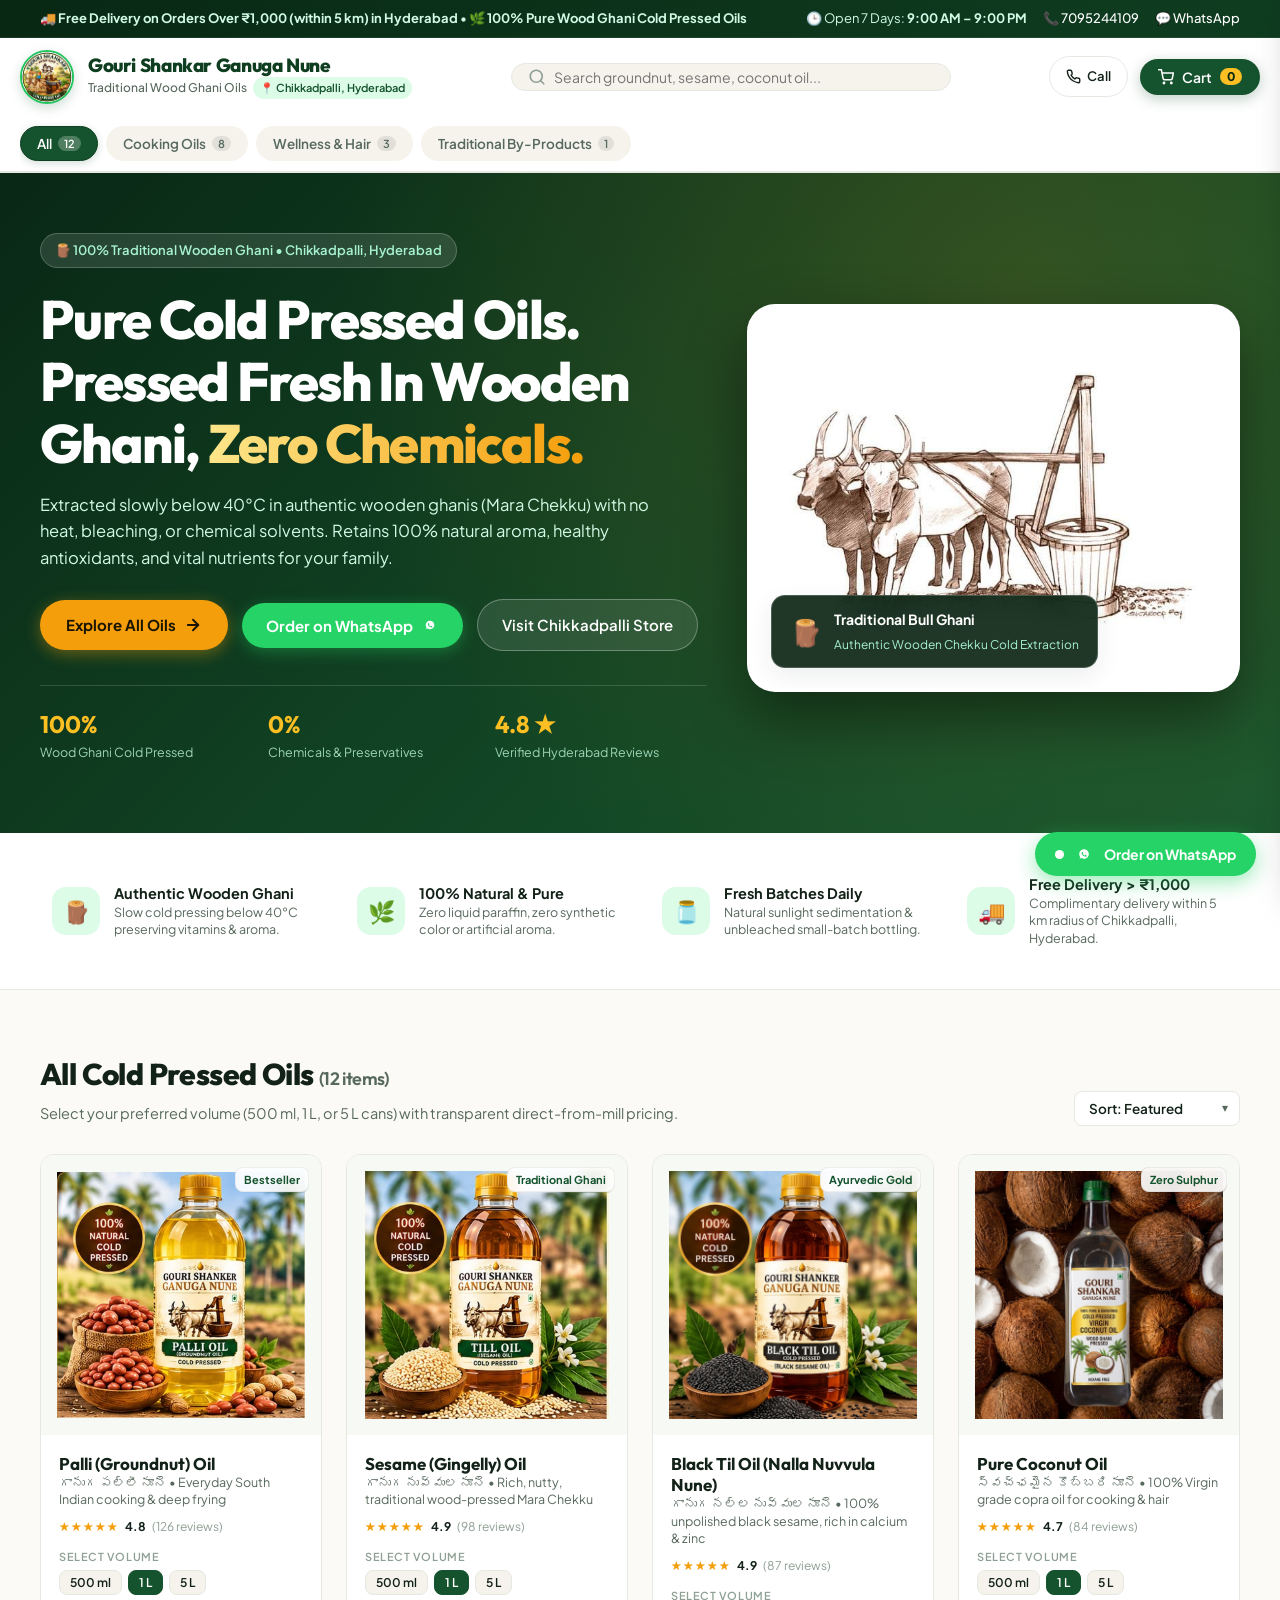
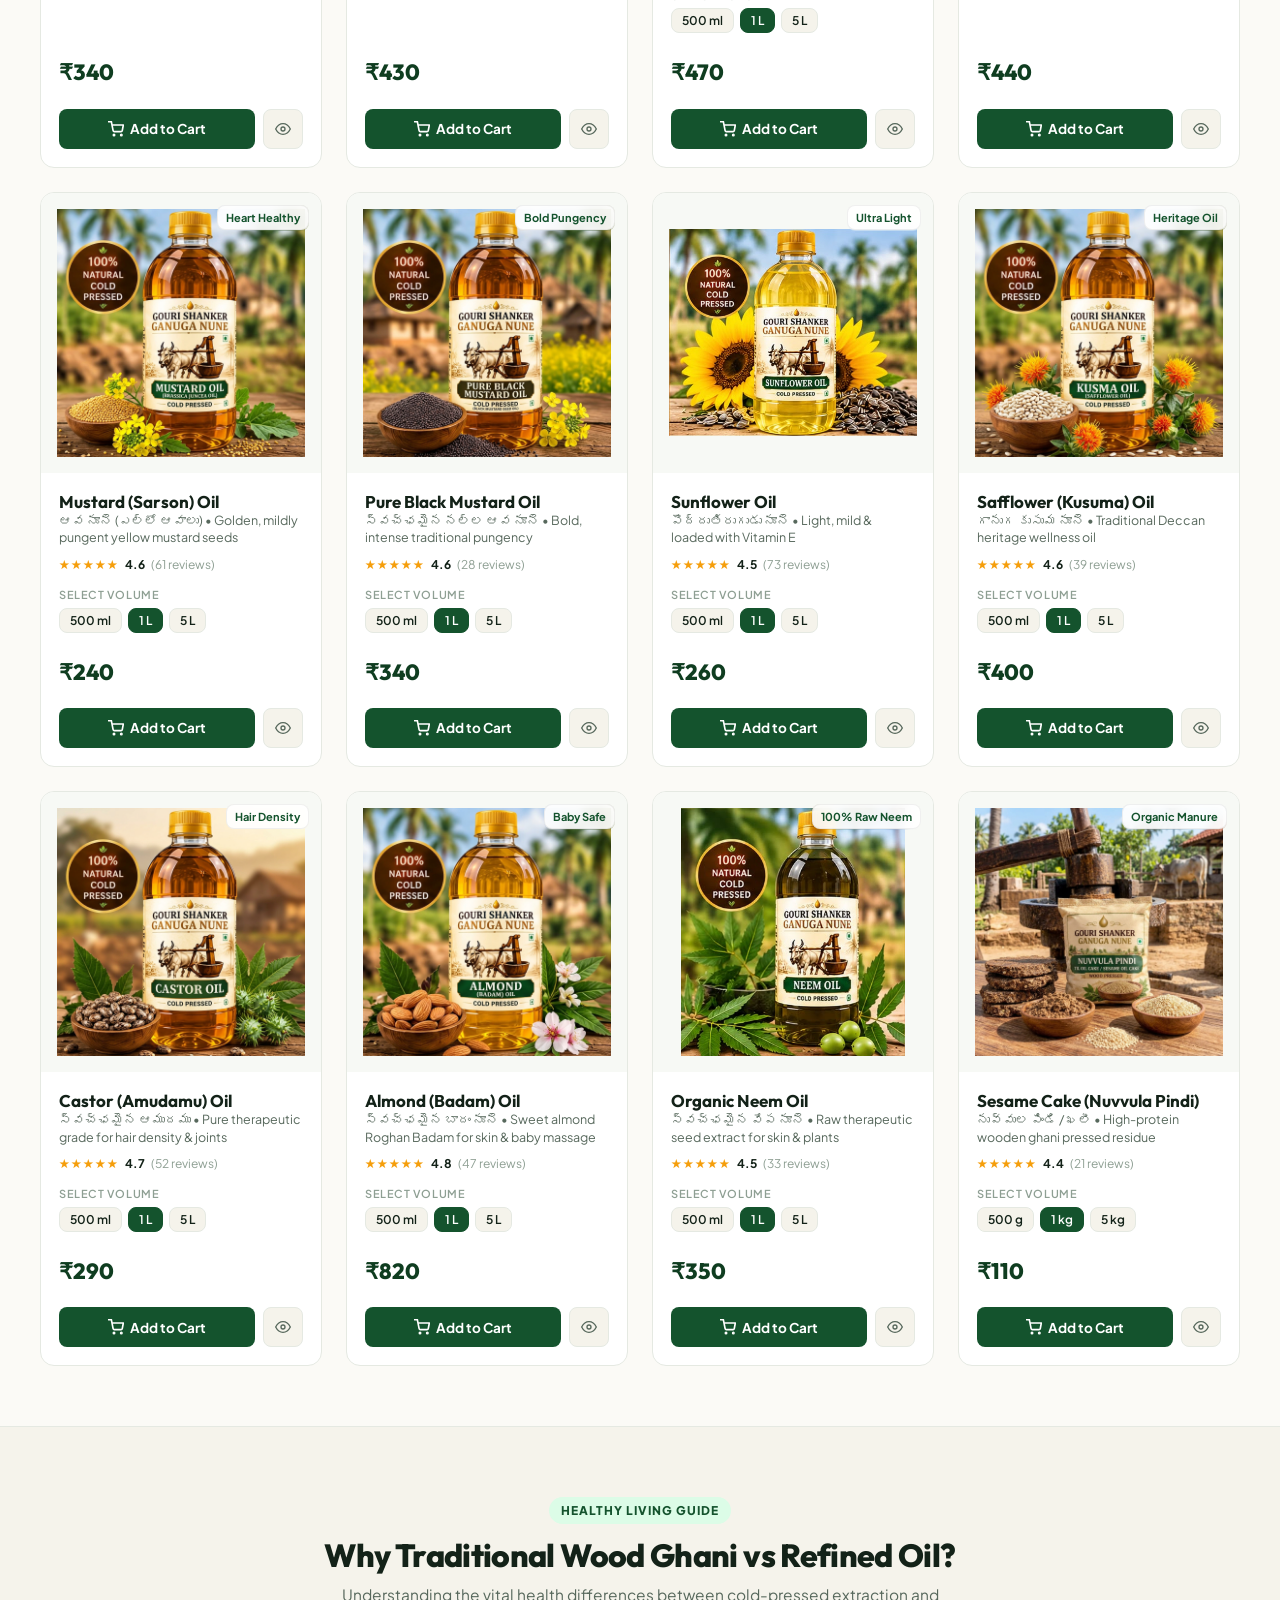
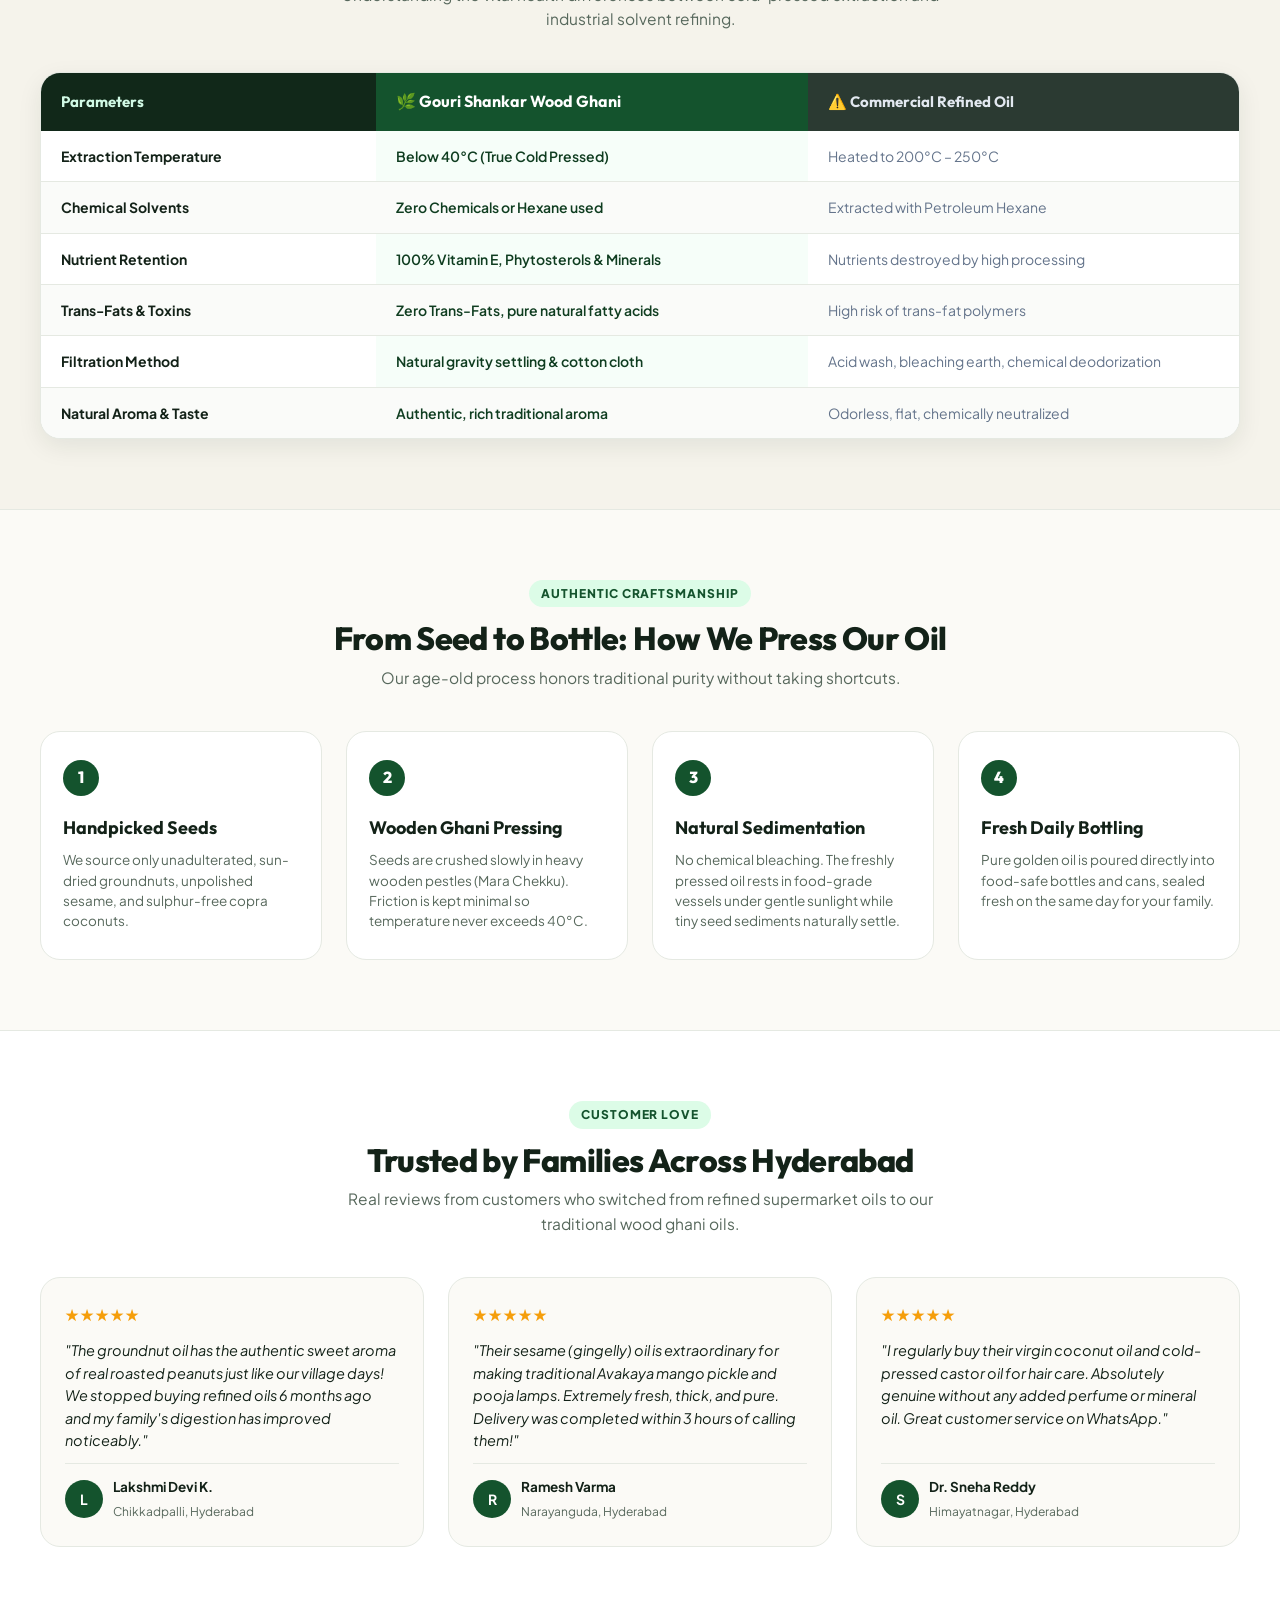
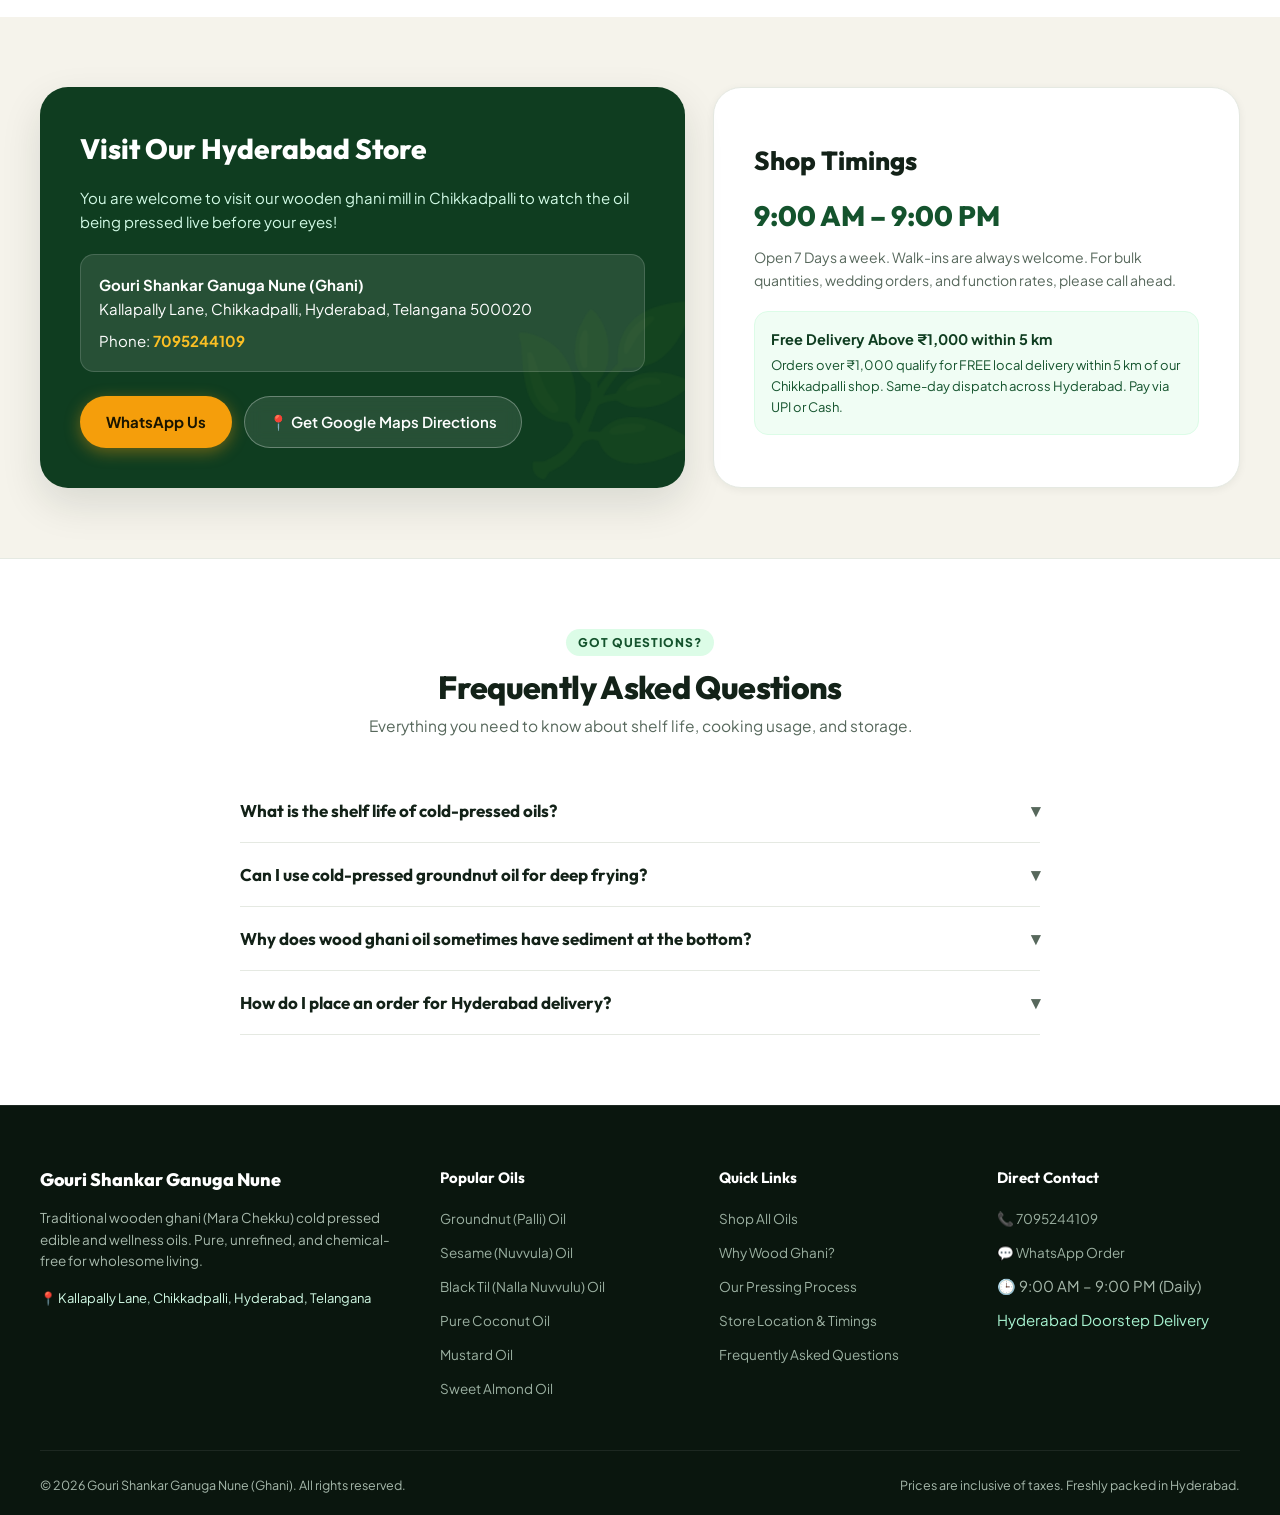
==== index.html @ 7c1f81f8 "Initial commit for GitHub Pages" ====
<!DOCTYPE html>
<html lang="en">
<head>
  <meta charset="utf-8">
  <meta name="viewport" content="width=device-width, initial-scale=1, viewport-fit=cover">
  
  <!-- Primary Meta Tags -->
  <title>Gouri Shankar Ganuga Nune | 100% Pure Wood Ghani Cold Pressed Oils Hyderabad</title>
  <meta name="title" content="Gouri Shankar Ganuga Nune | 100% Pure Wood Ghani Cold Pressed Oils Hyderabad">
  <meta name="description" content="Authentic traditional wooden ghani (Mara Chekku) cold pressed oils in Chikkadpalli, Hyderabad. 100% natural, unrefined Groundnut, Sesame, Virgin Coconut, Mustard, Almond & Castor oils. Order online on WhatsApp or walk in.">
  <meta name="keywords" content="cold pressed oil hyderabad, ganuga nune hyderabad, wood pressed oil, mara chekku oil chikkadpalli, groundnut oil hyderabad, sesame oil hyderabad, virgin coconut oil, gouri shankar oils">
  <meta name="author" content="Gouri Shankar Ganuga Nune">
  <meta name="theme-color" content="#14532d">
  <link rel="canonical" href="./">

  <!-- Open Graph / Facebook -->
  <meta property="og:type" content="website">
  <meta property="og:url" content="./">
  <meta property="og:title" content="Gouri Shankar Ganuga Nune – Pure Wooden Ghani Cold Pressed Oils">
  <meta property="og:description" content="Slow-pressed below 40°C in traditional neem-wood ghanis without heat or chemicals. Preserving vital antioxidants, natural aroma, and complete purity. Fast Hyderabad delivery.">
  <meta property="og:image" content="assets/images/ghani_hero_banner.jpg">

  <!-- Twitter -->
  <meta property="twitter:card" content="summary_large_image">
  <meta property="twitter:title" content="Gouri Shankar Ganuga Nune | Cold Pressed Oils Hyderabad">
  <meta property="twitter:description" content="100% natural wooden ghani cold pressed oils. Groundnut, Sesame, Coconut & more. Order on WhatsApp or walk in.">
  <meta property="twitter:image" content="assets/images/ghani_hero_banner.jpg">

  <!-- Favicon / Brand Icon -->
  <link rel="icon" type="image/jpeg" href="assets/images/logo.jpeg">
  <link rel="apple-touch-icon" href="assets/images/logo.jpeg">

  <!-- Google Fonts: Outfit (Headings) & Plus Jakarta Sans (Body) -->
  <link rel="preconnect" href="https://fonts.googleapis.com">
  <link rel="preconnect" href="https://fonts.gstatic.com" crossorigin>
  <link href="https://fonts.googleapis.com/css2?family=Outfit:wght@500;600;700;800;900&family=Plus+Jakarta+Sans:wght@400;500;600;700;800&display=swap" rel="stylesheet">

  <!-- Stylesheet -->
  <link rel="stylesheet" href="css/style.css">

  <!-- Schema.org Structured Data (JSON-LD) for LocalBusiness & GroceryStore -->
  <script type="application/ld+json">
  {
    "@context": "https://schema.org",
    "@type": "GroceryStore",
    "name": "Gouri Shankar Ganuga Nune (Ghani)",
    "alternateName": "Gouri Shankar Cold Pressed Oils",
    "image": "assets/images/logo.jpeg",
    "telephone": "+917095244109",
    "url": "https://gourishankaroils.com",
    "priceRange": "₹₹",
    "address": {
      "@type": "PostalAddress",
      "streetAddress": "Kallapally Lane, Chikkadpalli",
      "addressLocality": "Hyderabad",
      "addressRegion": "Telangana",
      "postalCode": "500020",
      "addressCountry": "IN"
    },
    "geo": {
      "@type": "GeoCoordinates",
      "latitude": 17.4042,
      "longitude": 78.4974
    },
    "openingHoursSpecification": [
      {
        "@type": "OpeningHoursSpecification",
        "dayOfWeek": ["Monday", "Tuesday", "Wednesday", "Thursday", "Friday", "Saturday", "Sunday"],
        "opens": "09:00",
        "closes": "21:00"
      }
    ],
    "servesCuisine": "Organic Cold Pressed Oils",
    "paymentAccepted": "Cash, UPI, Google Pay, PhonePe, Paytm, Cash on Delivery",
    "hasOfferCatalog": {
      "@type": "OfferCatalog",
      "name": "Cold Pressed Edible & Wellness Oils",
      "itemListElement": [
        {
          "@type": "Offer",
          "itemOffered": {
            "@type": "Product",
            "name": "Palli (Groundnut) Oil - Wooden Ghani Cold Pressed",
            "category": "Cooking Oils"
          }
        },
        {
          "@type": "Offer",
          "itemOffered": {
            "@type": "Product",
            "name": "Sesame (Gingelly) Oil - Mara Chekku Nuvvula Nune",
            "category": "Cooking Oils"
          }
        },
        {
          "@type": "Offer",
          "itemOffered": {
            "@type": "Product",
            "name": "Black Til Oil - Traditional Nalla Nuvvula Nune",
            "category": "Cooking Oils"
          }
        },
        {
          "@type": "Offer",
          "itemOffered": {
            "@type": "Product",
            "name": "Virgin Coconut Oil - Sun-dried Copra",
            "category": "Cooking Oils"
          }
        }
      ]
    }
  }
  </script>
</head>
<body>

  <!-- Top Announcement Bar -->
  <aside class="announcement-bar" aria-label="Announcement">
    <div class="container announcement-content">
      <div class="announcement-item">
        <span>🚚 <b>Free Delivery on Orders Over ₹1,000 (within 5 km) in Hyderabad</b> • 🌿 <b>100% Pure Wood Ghani Cold Pressed Oils</b></span>
      </div>
      <div class="announcement-links">
        <span>🕒 Open 7 Days: <b>9:00 AM – 9:00 PM</b></span>
        <a href="tel:7095244109" title="Call Us Directly">📞 7095244109</a>
        <a href="https://wa.me/917095244109?text=Hello%2C%20I%20would%20like%20to%20inquire%20about%20your%20cold%20pressed%20oils" target="_blank" rel="noopener">💬 WhatsApp</a>
      </div>
    </div>
  </aside>

  <!-- Sticky Header -->
  <header class="site-header" role="banner">
    <div class="container header-inner">
      <!-- Brand Logo & Identity -->
      <a href="#top" class="brand" aria-label="Gouri Shankar Ganuga Nune Home">
        <div class="brand-logo-wrap">
          <img src="assets/images/logo.jpeg" alt="Gouri Shankar Ganuga Nune Logo" width="54" height="54">
        </div>
        <div class="brand-text">
          <h1>Gouri Shankar Ganuga Nune</h1>
          <div class="brand-tagline">
            <span>Traditional Wood Ghani Oils</span>
            <span class="pill-loc">📍 Chikkadpalli, Hyderabad</span>
          </div>
        </div>
      </a>

      <!-- Instant Live Search Bar -->
      <div class="search-container" role="search">
        <div class="search-input-wrap">
          <svg class="search-icon" width="18" height="18" viewBox="0 0 24 24" fill="none" stroke="currentColor" stroke-width="2.2" stroke-linecap="round" stroke-linejoin="round" aria-hidden="true"><circle cx="11" cy="11" r="8"></circle><line x1="21" y1="21" x2="16.65" y2="16.65"></line></svg>
          <input type="search" id="searchInput" placeholder="Search groundnut, sesame, coconut oil..." aria-label="Search cold pressed products">
          <button type="button" id="searchClear" class="search-clear-btn" aria-label="Clear search">✕</button>
        </div>
      </div>

      <!-- Action Buttons -->
      <div class="header-actions">
        <a href="tel:7095244109" class="btn-nav-call" title="Call Gouri Shankar Oils" aria-label="Call Store">
          <svg width="15" height="15" viewBox="0 0 24 24" fill="none" stroke="currentColor" stroke-width="2.2" stroke-linecap="round" stroke-linejoin="round"><path d="M22 16.92v3a2 2 0 0 1-2.18 2 19.79 19.79 0 0 1-8.63-3.07 19.5 19.5 0 0 1-6-6 19.79 19.79 0 0 1-3.07-8.67A2 2 0 0 1 4.11 2h3a2 2 0 0 1 2 1.72 12.84 12.84 0 0 0 .7 2.81 2 2 0 0 1-.45 2.11L8.09 9.91a16 16 0 0 0 6 6l1.27-1.27a2 2 0 0 1 2.11-.45 12.84 12.84 0 0 0 2.81.7A2 2 0 0 1 22 16.92z"></path></svg>
          <span class="btn-call-label">Call</span>
        </a>
        <button class="btn-cart-toggle" id="headerCartBtn" onclick="toggleCart(true)" aria-label="Open Shopping Cart">
          <svg width="16" height="16" viewBox="0 0 24 24" fill="none" stroke="currentColor" stroke-width="2.3" stroke-linecap="round" stroke-linejoin="round"><circle cx="9" cy="21" r="1"></circle><circle cx="20" cy="21" r="1"></circle><path d="M1 1h4l2.68 13.39a2 2 0 0 0 2 1.61h9.72a2 2 0 0 0 2-1.61L23 6H6"></path></svg>
          <span class="btn-cart-label">Cart</span>
          <span class="cart-count-badge" id="headerCartCount">0</span>
        </button>
      </div>
    </div>

    <!-- Category Tabs Navigation Bar -->
    <nav class="category-nav-bar" aria-label="Product Categories">
      <div class="container cat-nav-inner" id="catNav">
        <!-- Rendered dynamically by app.js -->
      </div>
    </nav>
  </header>

  <!-- Hero Section -->
  <section class="hero-section" id="top">
    <div class="container hero-grid">
      <div>
        <div class="hero-pill-badge">
          <span>🪵 100% Traditional Wooden Ghani • Chikkadpalli, Hyderabad</span>
        </div>
        <h1 class="hero-title">
          Pure Cold Pressed Oils. Pressed Fresh In Wooden Ghani, <span class="text-gold">Zero Chemicals.</span>
        </h1>
        <p class="hero-desc">
          Extracted slowly below 40°C in authentic wooden ghanis (Mara Chekku) with no heat, bleaching, or chemical solvents. Retains 100% natural aroma, healthy antioxidants, and vital nutrients for your family.
        </p>

        <div class="hero-cta-group">
          <a href="#shop" class="btn-primary">
            <span>Explore All Oils</span>
            <svg width="18" height="18" viewBox="0 0 24 24" fill="none" stroke="currentColor" stroke-width="2.5" stroke-linecap="round" stroke-linejoin="round"><line x1="5" y1="12" x2="19" y2="12"></line><polyline points="12 5 19 12 12 19"></polyline></svg>
          </a>
          <button type="button" class="btn-whatsapp-hero" onclick="handleWhatsAppOrderTrigger()">
            <span>Order on WhatsApp</span>
            <svg width="18" height="18" viewBox="0 0 24 24" fill="currentColor"><path d="M12.031 6.172c-3.181 0-5.767 2.586-5.768 5.766-.001 1.298.38 2.27 1.019 3.287l-.582 2.128 2.182-.573c.978.58 1.911.928 3.145.929 3.178 0 5.767-2.587 5.768-5.766.001-3.187-2.575-5.771-5.764-5.771zm3.392 8.244c-.144.405-.837.774-1.17.824-.312.045-.634.055-1.92-.477-1.523-.623-2.52-2.158-2.596-2.259-.076-.101-.617-.82-.617-1.562 0-.743.388-1.108.526-1.261.137-.154.3-.193.4-.193.1 0 .2 0 .287.005.09.005.21.036.321.303.114.273.39 1.01.425 1.085.034.075.057.164.007.262-.05.098-.075.16-.15.247-.075.086-.157.192-.224.258-.075.074-.153.155-.066.304.087.149.387.639.83 1.033.57.507 1.05.664 1.2.739.15.074.238.065.326-.036.088-.101.376-.437.476-.587.1-.15.2-.125.337-.075.137.05.867.409 1.016.484.15.075.25.112.287.175.038.062.038.362-.106.767z"></path></svg>
          </button>
          <a href="#visit" class="btn-secondary-light">
            <span>Visit Chikkadpalli Store</span>
          </a>
        </div>

        <div class="hero-stats-row">
          <div class="hero-stat-item">
            <b>100%</b>
            <span>Wood Ghani Cold Pressed</span>
          </div>
          <div class="hero-stat-item">
            <b>0%</b>
            <span>Chemicals & Preservatives</span>
          </div>
          <div class="hero-stat-item">
            <b>4.8 ★</b>
            <span>Verified Hyderabad Reviews</span>
          </div>
        </div>
      </div>

      <!-- Hero Visual Card -->
      <div class="hero-media-wrap">
        <div class="hero-image-card">
          <img src="assets/images/traditional_bull_ghani.png" alt="Traditional Bull-Driven Wooden Ghani Oil Pressing - Gouri Shankar Ganuga Nune" width="600" height="380">
          <div class="hero-floating-badge">
            <span class="badge-icon">🪵</span>
            <div>
              <b>Traditional Bull Ghani</b>
              <span>Authentic Wooden Chekku Cold Extraction</span>
            </div>
          </div>
        </div>
      </div>
    </div>
  </section>

  <!-- Features Value Proposition (Subframe Style) -->
  <section class="features-bar" aria-label="Store Guarantees">
    <div class="container features-grid">
      <div class="feature-card">
        <div class="feature-icon-box">🪵</div>
        <div class="feature-text">
          <h3>Authentic Wooden Ghani</h3>
          <p>Slow cold pressing below 40°C preserving vitamins & aroma.</p>
        </div>
      </div>
      <div class="feature-card">
        <div class="feature-icon-box">🌿</div>
        <div class="feature-text">
          <h3>100% Natural & Pure</h3>
          <p>Zero liquid paraffin, zero synthetic color or artificial aroma.</p>
        </div>
      </div>
      <div class="feature-card">
        <div class="feature-icon-box">🫙</div>
        <div class="feature-text">
          <h3>Fresh Batches Daily</h3>
          <p>Natural sunlight sedimentation & unbleached small-batch bottling.</p>
        </div>
      </div>
      <div class="feature-card">
        <div class="feature-icon-box">🚚</div>
        <div class="feature-text">
          <h3>Free Delivery &gt; ₹1,000</h3>
          <p>Complimentary delivery within 5 km radius of Chikkadpalli, Hyderabad.</p>
        </div>
      </div>
    </div>
  </section>

  <!-- Main Product Store Catalog -->
  <main class="catalog-section" id="shop">
    <div class="container">
      <div class="catalog-header">
        <div class="catalog-title-group">
          <h2>All Cold Pressed Oils <span id="catalogCount" style="font-size:18px;font-weight:600;color:var(--text-muted)">(11 items)</span></h2>
          <p>Select your preferred volume (500 ml, 1 L, or 5 L cans) with transparent direct-from-mill pricing.</p>
        </div>

        <div class="catalog-controls">
          <div class="sort-select-wrap">
            <select id="sortSelect" aria-label="Sort cold pressed oils">
              <option value="featured">Sort: Featured</option>
              <option value="price-asc">Price: Low to High</option>
              <option value="price-desc">Price: High to Low</option>
              <option value="rating">Highest Rated</option>
            </select>
          </div>
        </div>
      </div>

      <!-- Dynamic Product Grid -->
      <div class="product-grid" id="productGrid">
        <!-- Rendered dynamically by app.js -->
      </div>
    </div>
  </main>

  <!-- Comparison Section: Wood Ghani vs Refined Oil (Inspired by Subframe Design Tips) -->
  <section class="comparison-section" id="why-ghani">
    <div class="container">
      <div class="section-head-center">
        <span class="section-tag">Healthy Living Guide</span>
        <h2>Why Traditional Wood Ghani vs Refined Oil?</h2>
        <p>Understanding the vital health differences between cold-pressed extraction and industrial solvent refining.</p>
      </div>

      <div class="table-wrap">
        <table class="comparison-table" aria-label="Comparison Table: Wooden Ghani vs Refined Oil">
          <thead>
            <tr>
              <th class="col-feature">Parameters</th>
              <th class="col-ghani">🌿 Gouri Shankar Wood Ghani</th>
              <th class="col-refined">⚠️ Commercial Refined Oil</th>
            </tr>
          </thead>
          <tbody>
            <tr>
              <td><b>Extraction Temperature</b></td>
              <td class="cell-ghani">Below 40°C (True Cold Pressed)</td>
              <td class="cell-refined">Heated to 200°C – 250°C</td>
            </tr>
            <tr>
              <td><b>Chemical Solvents</b></td>
              <td class="cell-ghani">Zero Chemicals or Hexane used</td>
              <td class="cell-refined">Extracted with Petroleum Hexane</td>
            </tr>
            <tr>
              <td><b>Nutrient Retention</b></td>
              <td class="cell-ghani">100% Vitamin E, Phytosterols & Minerals</td>
              <td class="cell-refined">Nutrients destroyed by high processing</td>
            </tr>
            <tr>
              <td><b>Trans-Fats & Toxins</b></td>
              <td class="cell-ghani">Zero Trans-Fats, pure natural fatty acids</td>
              <td class="cell-refined">High risk of trans-fat polymers</td>
            </tr>
            <tr>
              <td><b>Filtration Method</b></td>
              <td class="cell-ghani">Natural gravity settling & cotton cloth</td>
              <td class="cell-refined">Acid wash, bleaching earth, chemical deodorization</td>
            </tr>
            <tr>
              <td><b>Natural Aroma & Taste</b></td>
              <td class="cell-ghani">Authentic, rich traditional aroma</td>
              <td class="cell-refined">Odorless, flat, chemically neutralized</td>
            </tr>
          </tbody>
        </table>
      </div>
    </div>
  </section>

  <!-- Process Timeline Section -->
  <section class="process-section" id="process">
    <div class="container">
      <div class="section-head-center">
        <span class="section-tag">Authentic Craftsmanship</span>
        <h2>From Seed to Bottle: How We Press Our Oil</h2>
        <p>Our age-old process honors traditional purity without taking shortcuts.</p>
      </div>

      <div class="process-grid">
        <div class="process-card">
          <div class="process-num-badge">1</div>
          <h3>Handpicked Seeds</h3>
          <p>We source only unadulterated, sun-dried groundnuts, unpolished sesame, and sulphur-free copra coconuts.</p>
        </div>
        <div class="process-card">
          <div class="process-num-badge">2</div>
          <h3>Wooden Ghani Pressing</h3>
          <p>Seeds are crushed slowly in heavy wooden pestles (Mara Chekku). Friction is kept minimal so temperature never exceeds 40°C.</p>
        </div>
        <div class="process-card">
          <div class="process-num-badge">3</div>
          <h3>Natural Sedimentation</h3>
          <p>No chemical bleaching. The freshly pressed oil rests in food-grade vessels under gentle sunlight while tiny seed sediments naturally settle.</p>
        </div>
        <div class="process-card">
          <div class="process-num-badge">4</div>
          <h3>Fresh Daily Bottling</h3>
          <p>Pure golden oil is poured directly into food-safe bottles and cans, sealed fresh on the same day for your family.</p>
        </div>
      </div>
    </div>
  </section>

  <!-- Hyderabad Customer Reviews -->
  <section class="testimonials-section">
    <div class="container">
      <div class="section-head-center">
        <span class="section-tag">Customer Love</span>
        <h2>Trusted by Families Across Hyderabad</h2>
        <p>Real reviews from customers who switched from refined supermarket oils to our traditional wood ghani oils.</p>
      </div>

      <div class="reviews-grid">
        <div class="review-card">
          <div class="stars">★★★★★</div>
          <p>"The groundnut oil has the authentic sweet aroma of real roasted peanuts just like our village days! We stopped buying refined oils 6 months ago and my family's digestion has improved noticeably."</p>
          <div class="review-author">
            <div class="avatar-initial">L</div>
            <div class="author-info">
              <b>Lakshmi Devi K.</b>
              <span>Chikkadpalli, Hyderabad</span>
            </div>
          </div>
        </div>

        <div class="review-card">
          <div class="stars">★★★★★</div>
          <p>"Their sesame (gingelly) oil is extraordinary for making traditional Avakaya mango pickle and pooja lamps. Extremely fresh, thick, and pure. Delivery was completed within 3 hours of calling them!"</p>
          <div class="review-author">
            <div class="avatar-initial">R</div>
            <div class="author-info">
              <b>Ramesh Varma</b>
              <span>Narayanguda, Hyderabad</span>
            </div>
          </div>
        </div>

        <div class="review-card">
          <div class="stars">★★★★★</div>
          <p>"I regularly buy their virgin coconut oil and cold-pressed castor oil for hair care. Absolutely genuine without any added perfume or mineral oil. Great customer service on WhatsApp."</p>
          <div class="review-author">
            <div class="avatar-initial">S</div>
            <div class="author-info">
              <b>Dr. Sneha Reddy</b>
              <span>Himayatnagar, Hyderabad</span>
            </div>
          </div>
        </div>
      </div>
    </div>
  </section>

  <!-- Store Location & Timings Section -->
  <section class="visit-section" id="visit">
    <div class="container visit-grid">
      <!-- Store Info Card -->
      <div class="store-info-box">
        <h2>Visit Our Hyderabad Store</h2>
        <p>You are welcome to visit our wooden ghani mill in Chikkadpalli to watch the oil being pressed live before your eyes!</p>
        
        <div class="address-block">
          <p><b>Gouri Shankar Ganuga Nune (Ghani)</b></p>
          <p>Kallapally Lane, Chikkadpalli, Hyderabad, Telangana 500020</p>
          <p style="margin-top:8px">Phone: <a href="tel:7095244109"><b>7095244109</b></a></p>
        </div>

        <div class="store-buttons-row">
          <a href="https://wa.me/917095244109?text=Hello%2C%20I%20am%20planning%20to%20visit%20your%20Chikkadpalli%20shop" target="_blank" rel="noopener" class="btn-primary">
            <span>WhatsApp Us</span>
          </a>
          <a href="https://www.google.com/maps/search/?api=1&query=Kallapally+Lane+Chikkadpalli+Hyderabad" target="_blank" rel="noopener" class="btn-secondary-light">
            <span>📍 Get Google Maps Directions</span>
          </a>
        </div>
      </div>

      <!-- Timings & Bulk Orders Card -->
      <div class="timings-card">
        <h2>Shop Timings</h2>
        <div class="highlight-hours">9:00 AM – 9:00 PM</div>
        <p style="color:var(--text-muted); font-size:14px;">Open 7 Days a week. Walk-ins are always welcome. For bulk quantities, wedding orders, and function rates, please call ahead.</p>

        <div class="delivery-callout-box">
          <h4>Free Delivery Above ₹1,000 within 5 km</h4>
          <p>Orders over ₹1,000 qualify for FREE local delivery within 5 km of our Chikkadpalli shop. Same-day dispatch across Hyderabad. Pay via UPI or Cash.</p>
        </div>
      </div>
    </div>
  </section>

  <!-- FAQ Section (Accordion) -->
  <section class="faq-section" id="faq">
    <div class="container">
      <div class="section-head-center">
        <span class="section-tag">Got Questions?</span>
        <h2>Frequently Asked Questions</h2>
        <p>Everything you need to know about shelf life, cooking usage, and storage.</p>
      </div>

      <div class="faq-container">
        <div class="faq-item">
          <button class="faq-question-btn" type="button">
            <span>What is the shelf life of cold-pressed oils?</span>
            <span class="faq-icon">▾</span>
          </button>
          <div class="faq-answer-panel">
            <p>Because our oils are 100% natural with no artificial preservatives, groundnut and sesame oils stay fresh for 6 to 9 months when stored in a cool, dry place away from direct sunlight. Virgin coconut oil remains pristine for over 12 months.</p>
          </div>
        </div>

        <div class="faq-item">
          <button class="faq-question-btn" type="button">
            <span>Can I use cold-pressed groundnut oil for deep frying?</span>
            <span class="faq-icon">▾</span>
          </button>
          <div class="faq-answer-panel">
            <p>Yes, absolutely! Wood-pressed groundnut oil has a naturally high smoke point of approximately 225°C, making it safe and ideal for Indian deep frying (poori, pakoda, snacks) without breaking down into harmful trans fats.</p>
          </div>
        </div>

        <div class="faq-item">
          <button class="faq-question-btn" type="button">
            <span>Why does wood ghani oil sometimes have sediment at the bottom?</span>
            <span class="faq-icon">▾</span>
          </button>
          <div class="faq-answer-panel">
            <p>A slight natural settling at the bottom is the ultimate mark of genuine cold-pressed oil! We filter naturally through gravity sedimentation and cotton mesh rather than harsh micro-chemical filters, leaving wholesome micro-nutrients intact.</p>
          </div>
        </div>

        <div class="faq-item">
          <button class="faq-question-btn" type="button">
            <span>How do I place an order for Hyderabad delivery?</span>
            <span class="faq-icon">▾</span>
          </button>
          <div class="faq-answer-panel">
            <p>Simply choose your oils and preferred bottle sizes, click "Add to Cart", and click "Order via WhatsApp". Your bill will be automatically formatted and sent to our WhatsApp number (7095244109) where we confirm dispatch immediately.</p>
          </div>
        </div>
      </div>
    </div>
  </section>

  <!-- Site Footer -->
  <footer class="site-footer" role="contentinfo">
    <div class="container">
      <div class="footer-grid">
        <div class="footer-brand-col">
          <h4>Gouri Shankar Ganuga Nune</h4>
          <p>Traditional wooden ghani (Mara Chekku) cold pressed edible and wellness oils. Pure, unrefined, and chemical-free for wholesome living.</p>
          <p style="color:#d1fae5; font-size:13px;">📍 Kallapally Lane, Chikkadpalli, Hyderabad, Telangana</p>
        </div>

        <div class="footer-col">
          <h5>Popular Oils</h5>
          <ul>
            <li><a href="#shop" onclick="selectProductSize('palli-groundnut-oil', 1)">Groundnut (Palli) Oil</a></li>
            <li><a href="#shop" onclick="selectProductSize('sesame-gingelly-oil', 1)">Sesame (Nuvvula) Oil</a></li>
            <li><a href="#shop" onclick="selectProductSize('black-til-oil', 1)">Black Til (Nalla Nuvvulu) Oil</a></li>
            <li><a href="#shop" onclick="selectProductSize('coconut-oil', 1)">Pure Coconut Oil</a></li>
            <li><a href="#shop" onclick="selectProductSize('mustard-oil', 1)">Mustard Oil</a></li>
            <li><a href="#shop" onclick="selectProductSize('almond-badam-oil', 0)">Sweet Almond Oil</a></li>
          </ul>
        </div>

        <div class="footer-col">
          <h5>Quick Links</h5>
          <ul>
            <li><a href="#shop">Shop All Oils</a></li>
            <li><a href="#why-ghani">Why Wood Ghani?</a></li>
            <li><a href="#process">Our Pressing Process</a></li>
            <li><a href="#visit">Store Location & Timings</a></li>
            <li><a href="#faq">Frequently Asked Questions</a></li>
          </ul>
        </div>

        <div class="footer-col">
          <h5>Direct Contact</h5>
          <ul>
            <li><a href="tel:7095244109">📞 7095244109</a></li>
            <li><a href="javascript:void(0)" onclick="handleWhatsAppOrderTrigger()">💬 WhatsApp Order</a></li>
            <li><span>🕒 9:00 AM – 9:00 PM (Daily)</span></li>
            <li><span style="color:#a7f3d0">Hyderabad Doorstep Delivery</span></li>
          </ul>
        </div>
      </div>

      <div class="footer-bottom">
        <p>© 2026 Gouri Shankar Ganuga Nune (Ghani). All rights reserved.</p>
        <p>Prices are inclusive of taxes. Freshly packed in Hyderabad.</p>
      </div>
    </div>
  </footer>

  <!-- Slide-Over Shopping Cart Drawer -->
  <div class="cart-backdrop" id="cartBackdrop" onclick="toggleCart(false)" aria-hidden="true"></div>
  <aside class="cart-drawer" id="cartDrawer" aria-label="Shopping Cart">
    <!-- Header -->
    <div class="cart-drawer-header">
      <div class="cart-header-text">
        <h3 id="cartDrawerTitle">Your Shopping Cart</h3>
        <span class="cart-header-subtitle" id="cartHeaderSubtitle">Review items & checkout</span>
      </div>
      <button class="btn-close-drawer" onclick="toggleCart(false)" aria-label="Close cart">✕</button>
    </div>

    <!-- Free Delivery Progress Meter -->
    <div class="delivery-meter-box">
      <div class="delivery-meter-label" id="meterLabel">
        <span>Add <b>₹999</b> for FREE Hyderabad Delivery</span>
      </div>
      <div class="meter-track">
        <div class="meter-fill" id="meterFill" style="width: 0%;"></div>
      </div>
    </div>

    <!-- Main Scrollable Cart Body: Review Items + Offers + Delivery Details -->
    <div class="cart-drawer-body">
      <!-- Section 1: Item Previews List -->
      <div class="cart-items-section">
        <div class="cart-section-title">
          <span>Items in Your Order</span>
          <span class="cart-items-count-badge" id="cartSectionCount">0 items</span>
        </div>
        <div class="cart-items-container" id="cartItems">
          <!-- Injected by app.js -->
        </div>
      </div>

      <!-- Section 2: Order Options & Customer Info -->
      <div class="cart-checkout-details" id="cartCheckoutDetails">
        <div class="order-type-switch">
          <button type="button" class="order-type-btn active" id="btnOrderDelivery">🚚 Home Delivery (Hyd)</button>
          <button type="button" class="order-type-btn" id="btnOrderPickup">🏬 Store Pickup (Chikkadpalli)</button>
        </div>

        <div class="cart-fields-wrap">
          <label class="cart-input-label" for="cartNameInput">Your Name <span class="req">*</span></label>
          <input type="text" id="cartNameInput" class="cart-cust-input" placeholder="Enter your full name" aria-label="Your Name" required>
          
          <!-- Live Location Detection Group -->
          <div class="location-group-box">
            <div class="location-action-bar">
              <label class="cart-input-label" for="cartAreaInput" style="margin-bottom:0">Delivery Address <span class="req">*</span></label>
              <button type="button" class="btn-live-location" id="btnDetectLocation" onclick="detectLiveLocation()">
                <svg width="14" height="14" viewBox="0 0 24 24" fill="none" stroke="currentColor" stroke-width="2.4" stroke-linecap="round" stroke-linejoin="round"><path d="M12 2a8 8 0 0 0-8 8c0 5.25 8 12 8 12s8-6.75 8-12a8 8 0 0 0-8-8z"></path><circle cx="12" cy="10" r="3"></circle></svg>
                <span>📍 Use My Live Location</span>
              </button>
            </div>
            <div id="locationBadge" style="display:none"></div>
            <input type="text" id="cartAreaInput" class="cart-cust-input" placeholder="House/Flat No, Landmark, Area (e.g. Narayanguda)" aria-label="Your Delivery Area" required>
          </div>
        </div>
      </div>
    </div>

    <!-- Compact Sticky Footer with Totals & WhatsApp Button -->
    <div class="cart-drawer-footer">
      <div class="cart-total-line">
        <span>Total Payable:</span>
        <span class="total-val" id="cartTotal">₹0</span>
      </div>

      <button type="button" id="whatsappCheckoutBtn" class="btn-whatsapp-checkout" onclick="submitWhatsAppOrder()">
        <svg width="20" height="20" viewBox="0 0 24 24" fill="currentColor"><path d="M12.031 6.172c-3.181 0-5.767 2.586-5.768 5.766-.001 1.298.38 2.27 1.019 3.287l-.582 2.128 2.182-.573c.978.58 1.911.928 3.145.929 3.178 0 5.767-2.587 5.768-5.766.001-3.187-2.575-5.771-5.764-5.771zm3.392 8.244c-.144.405-.837.774-1.17.824-.312.045-.634.055-1.92-.477-1.523-.623-2.52-2.158-2.596-2.259-.076-.101-.617-.82-.617-1.562 0-.743.388-1.108.526-1.261.137-.154.3-.193.4-.193.1 0 .2 0 .287.005.09.005.21.036.321.303.114.273.39 1.01.425 1.085.034.075.057.164.007.262-.05.098-.075.16-.15.247-.075.086-.157.192-.224.258-.075.074-.153.155-.066.304.087.149.387.639.83 1.033.57.507 1.05.664 1.2.739.15.074.238.065.326-.036.088-.101.376-.437.476-.587.1-.15.2-.125.337-.075.137.05.867.409 1.016.484.15.075.25.112.287.175.038.062.038.362-.106.767z"></path></svg>
        <span>Place Order on WhatsApp</span>
      </button>
      <p style="font-size:11px;color:var(--text-muted);text-align:center;margin-top:6px">🚚 Free delivery on orders above ₹1,000 within 5 km. Pay via UPI or Cash upon delivery.</p>
    </div>
  </aside>

  <!-- Quick View Product Details Modal -->
  <div class="modal-backdrop" id="quickViewBackdrop" onclick="closeQuickView()" aria-hidden="true">
    <div class="quick-view-modal" onclick="event.stopPropagation()" role="dialog" aria-modal="true" aria-label="Product Details">
      <button class="modal-close-btn" onclick="closeQuickView()" aria-label="Close modal">✕</button>
      <div id="quickViewContainer">
        <!-- Injected by app.js -->
      </div>
    </div>
  </div>

  <!-- Floating Sticky WhatsApp Button with Ping Indicator -->
  <button type="button" class="floating-whatsapp-pill" onclick="handleWhatsAppOrderTrigger()" aria-label="Order on WhatsApp">
    <span class="pulse-dot"></span>
    <svg width="20" height="20" viewBox="0 0 24 24" fill="currentColor"><path d="M12.031 6.172c-3.181 0-5.767 2.586-5.768 5.766-.001 1.298.38 2.27 1.019 3.287l-.582 2.128 2.182-.573c.978.58 1.911.928 3.145.929 3.178 0 5.767-2.587 5.768-5.766.001-3.187-2.575-5.771-5.764-5.771zm3.392 8.244c-.144.405-.837.774-1.17.824-.312.045-.634.055-1.92-.477-1.523-.623-2.52-2.158-2.596-2.259-.076-.101-.617-.82-.617-1.562 0-.743.388-1.108.526-1.261.137-.154.3-.193.4-.193.1 0 .2 0 .287.005.09.005.21.036.321.303.114.273.39 1.01.425 1.085.034.075.057.164.007.262-.05.098-.075.16-.15.247-.075.086-.157.192-.224.258-.075.074-.153.155-.066.304.087.149.387.639.83 1.033.57.507 1.05.664 1.2.739.15.074.238.065.326-.036.088-.101.376-.437.476-.587.1-.15.2-.125.337-.075.137.05.867.409 1.016.484.15.075.25.112.287.175.038.062.038.362-.106.767z"></path></svg>
    <span>Order on WhatsApp</span>
  </button>

  <!-- Toast Notification Container -->
  <div class="toast-container" id="toastContainer" aria-live="polite"></div>

  <!-- Application Logic -->
  <script src="js/app.js"></script>
</body>
</html>
---- css/style.css ----
/* ==========================================================================
   GOURI SHANKAR GANUGA NUNE (GHANI) - MODERN DESIGN SYSTEM
   Inspired by Subframe Premium Grocery Design Best Practices
   ========================================================================== */

:root {
  /* Color Palette */
  --primary-900: #082814;
  --primary-800: #0f3d20;
  --primary-700: #14532d;
  --primary-600: #166534;
  --primary-500: #22c55e;
  --primary-100: #dcfce7;
  --primary-50: #f0fdf4;

  --amber-700: #b45309;
  --amber-600: #d97706;
  --amber-500: #f59e0b;
  --amber-400: #fbbf24;
  --amber-100: #fef3c7;
  --amber-50: #fffbeb;

  --bg-page: #fbfaf6;
  --bg-surface: #ffffff;
  --bg-surface-alt: #f5f3eb;
  --bg-dark: #0a160e;
  --bg-dark-card: #122218;

  --text-main: #132218;
  --text-muted: #57685c;
  --text-light: #8e9f93;
  --text-inverse: #ffffff;

  --border-light: #e5e9e2;
  --border-focus: #166534;
  --danger: #dc2626;

  /* Typography */
  --font-heading: 'Outfit', -apple-system, BlinkMacSystemFont, "Segoe UI", Roboto, sans-serif;
  --font-body: 'Plus Jakarta Sans', -apple-system, BlinkMacSystemFont, "Segoe UI", Roboto, sans-serif;

  /* Elevation & Shadows */
  --shadow-xs: 0 1px 2px rgba(0, 0, 0, 0.04);
  --shadow-sm: 0 2px 8px rgba(19, 34, 24, 0.06);
  --shadow-md: 0 8px 24px rgba(19, 34, 24, 0.08);
  --shadow-lg: 0 16px 40px rgba(19, 34, 24, 0.12);
  --shadow-xl: 0 24px 60px rgba(19, 34, 24, 0.18);

  /* Transitions */
  --ease: cubic-bezier(0.16, 1, 0.3, 1);
  --transition-fast: 0.18s var(--ease);
  --transition-normal: 0.28s var(--ease);

  /* Radii */
  --radius-sm: 8px;
  --radius-md: 14px;
  --radius-lg: 20px;
  --radius-xl: 28px;
  --radius-full: 9999px;

  /* Layout */
  --container-max: 1240px;
}

/* Base Reset */
*, *::before, *::after {
  box-sizing: border-box;
  margin: 0;
  padding: 0;
}

html {
  scroll-behavior: smooth;
  scroll-padding-top: 100px;
  -webkit-font-smoothing: antialiased;
  -moz-osx-font-smoothing: grayscale;
}

body {
  font-family: var(--font-body);
  background-color: var(--bg-page);
  color: var(--text-main);
  line-height: 1.6;
  font-size: 15px;
  overflow-x: hidden;
}

img {
  max-width: 100%;
  height: auto;
  display: block;
}

a {
  color: inherit;
  text-decoration: none;
  transition: color var(--transition-fast);
}

button {
  font-family: inherit;
  cursor: pointer;
  border: none;
  background: none;
  outline: none;
}

.container {
  width: 100%;
  max-width: var(--container-max);
  margin: 0 auto;
  padding: 0 20px;
}

/* ==========================================================================
   TOP ANNOUNCEMENT BAR
   ========================================================================== */
.announcement-bar {
  background: linear-gradient(90deg, var(--primary-900), var(--primary-800));
  color: #d1fae5;
  font-size: 13px;
  padding: 8px 0;
  border-bottom: 1px solid rgba(255, 255, 255, 0.08);
}

.announcement-content {
  display: flex;
  justify-content: space-between;
  align-items: center;
  flex-wrap: wrap;
  gap: 12px;
}

.announcement-item {
  display: flex;
  align-items: center;
  gap: 8px;
}

.announcement-item span.highlight {
  color: var(--amber-400);
  font-weight: 600;
}

.announcement-links {
  display: flex;
  align-items: center;
  gap: 16px;
}

.announcement-links a {
  color: #fff;
  font-weight: 500;
  display: inline-flex;
  align-items: center;
  gap: 4px;
}

.announcement-links a:hover {
  color: var(--amber-400);
}

/* ==========================================================================
   STICKY HEADER & NAVIGATION
   ========================================================================== */
.site-header {
  position: sticky;
  top: 0;
  z-index: 100;
  background: rgba(255, 255, 255, 0.94);
  backdrop-filter: blur(14px);
  -webkit-backdrop-filter: blur(14px);
  border-bottom: 1px solid var(--border-light);
  transition: all var(--transition-normal);
}

.site-header.scrolled {
  box-shadow: var(--shadow-sm);
  background: rgba(255, 255, 255, 0.98);
}

.header-inner {
  display: flex;
  align-items: center;
  justify-content: space-between;
  padding: 12px 0;
  gap: 20px;
}

/* Brand */
.brand {
  display: flex;
  align-items: center;
  gap: 14px;
  text-decoration: none;
  flex-shrink: 0;
}

.brand-logo-wrap {
  width: 54px;
  height: 54px;
  border-radius: var(--radius-full);
  overflow: hidden;
  box-shadow: 0 4px 12px rgba(20, 83, 45, 0.2);
  border: 2px solid var(--primary-500);
  flex-shrink: 0;
  background: #fff;
}

.brand-logo-wrap img {
  width: 100%;
  height: 100%;
  object-fit: cover;
}

.brand-text h1 {
  font-family: var(--font-heading);
  font-size: 19px;
  font-weight: 800;
  color: var(--primary-800);
  line-height: 1.15;
  letter-spacing: -0.02em;
}

.brand-text .brand-tagline {
  font-size: 12px;
  color: var(--text-muted);
  font-weight: 500;
  display: flex;
  align-items: center;
  gap: 6px;
}

.brand-tagline .pill-loc {
  background: var(--primary-100);
  color: var(--primary-700);
  padding: 2px 7px;
  border-radius: var(--radius-full);
  font-size: 11px;
  font-weight: 600;
}

/* Header Search Bar */
.search-container {
  flex: 1;
  max-width: 440px;
  position: relative;
}

.search-input-wrap {
  display: flex;
  align-items: center;
  background: var(--bg-surface-alt);
  border: 1.5px solid var(--border-light);
  border-radius: var(--radius-full);
  padding: 4px 6px 4px 16px;
  transition: all var(--transition-fast);
}

.search-input-wrap:focus-within {
  background: #ffffff;
  border-color: var(--primary-600);
  box-shadow: 0 0 0 3px rgba(22, 101, 52, 0.14);
}

.search-icon {
  color: var(--text-light);
  margin-right: 8px;
  flex-shrink: 0;
}

.search-input-wrap input {
  width: 100%;
  border: none;
  background: transparent;
  font-size: 14px;
  font-family: inherit;
  color: var(--text-main);
  outline: none;
}

.search-clear-btn {
  display: none;
  padding: 4px 8px;
  color: var(--text-light);
  font-size: 13px;
}

.search-clear-btn.visible {
  display: block;
}

/* Header Action Buttons */
.header-actions {
  display: flex;
  align-items: center;
  gap: 12px;
  flex-shrink: 0;
}

.btn-nav-call {
  display: inline-flex;
  align-items: center;
  gap: 6px;
  padding: 9px 16px;
  border-radius: var(--radius-full);
  border: 1.5px solid var(--border-light);
  font-size: 13px;
  font-weight: 600;
  color: var(--text-main);
  background: var(--bg-surface);
  transition: all var(--transition-fast);
}

.btn-nav-call:hover {
  border-color: var(--primary-600);
  color: var(--primary-700);
  background: var(--primary-50);
}

.btn-cart-toggle {
  display: inline-flex;
  align-items: center;
  gap: 8px;
  background: var(--primary-700);
  color: #fff;
  padding: 9px 18px;
  border-radius: var(--radius-full);
  font-size: 14px;
  font-weight: 600;
  box-shadow: 0 4px 14px rgba(20, 83, 45, 0.28);
  transition: all var(--transition-fast);
  position: relative;
}

.btn-cart-toggle:hover {
  background: var(--primary-600);
  transform: translateY(-1px);
  box-shadow: 0 6px 18px rgba(20, 83, 45, 0.35);
}

.btn-cart-toggle:active {
  transform: translateY(0);
}

.cart-count-badge {
  background: var(--amber-400);
  color: var(--primary-900);
  font-size: 12px;
  font-weight: 800;
  padding: 1px 7px;
  border-radius: var(--radius-full);
  min-width: 20px;
  text-align: center;
}

.cart-count-badge.bounce {
  animation: badgePop 0.35s ease;
}

@keyframes badgePop {
  0% { transform: scale(1); }
  50% { transform: scale(1.35); }
  100% { transform: scale(1); }
}

/* Secondary Navigation Bar */
.category-nav-bar {
  background: var(--bg-surface);
  border-bottom: 1px solid var(--border-light);
}

.cat-nav-inner {
  display: flex;
  align-items: center;
  gap: 8px;
  overflow-x: auto;
  padding: 10px 0;
  scrollbar-width: none;
}
.cat-nav-inner::-webkit-scrollbar {
  display: none;
}

.cat-tab {
  display: inline-flex;
  align-items: center;
  gap: 6px;
  padding: 8px 16px;
  border-radius: var(--radius-full);
  font-size: 13.5px;
  font-weight: 600;
  color: var(--text-muted);
  background: var(--bg-surface-alt);
  white-space: nowrap;
  transition: all var(--transition-fast);
  border: 1px solid transparent;
}

.cat-tab:hover {
  color: var(--primary-700);
  background: var(--primary-50);
}

.cat-tab.active {
  background: var(--primary-700);
  color: #ffffff;
  border-color: var(--primary-800);
  box-shadow: 0 2px 8px rgba(20, 83, 45, 0.2);
}

.cat-tab .tab-count {
  font-size: 11px;
  padding: 1px 6px;
  border-radius: var(--radius-full);
  background: rgba(0, 0, 0, 0.08);
}

.cat-tab.active .tab-count {
  background: rgba(255, 255, 255, 0.25);
  color: #fff;
}

/* ==========================================================================
   HERO SECTION
   ========================================================================== */
.hero-section {
  position: relative;
  background: linear-gradient(135deg, #092815 0%, #114223 50%, #17572f 100%);
  color: #ffffff;
  overflow: hidden;
  padding: 60px 0 70px;
}

.hero-section::before {
  content: '';
  position: absolute;
  top: 0; right: 0; bottom: 0; left: 0;
  background: radial-gradient(circle at 80% 20%, rgba(245, 158, 11, 0.15) 0%, transparent 60%);
  pointer-events: none;
}

.hero-grid {
  display: grid;
  grid-template-columns: 1.15fr 0.85fr;
  align-items: center;
  gap: 40px;
  position: relative;
  z-index: 1;
}

.hero-pill-badge {
  display: inline-flex;
  align-items: center;
  gap: 8px;
  background: rgba(255, 255, 255, 0.12);
  border: 1px solid rgba(255, 255, 255, 0.2);
  padding: 6px 14px;
  border-radius: var(--radius-full);
  font-size: 13px;
  font-weight: 600;
  color: #a7f3d0;
  margin-bottom: 20px;
  backdrop-filter: blur(8px);
}

.hero-title {
  font-family: var(--font-heading);
  font-size: clamp(32px, 4.4vw, 54px);
  font-weight: 800;
  line-height: 1.15;
  letter-spacing: -0.03em;
  margin-bottom: 18px;
  color: #ffffff;
}

.hero-title .text-gold {
  color: var(--amber-400);
  background: linear-gradient(90deg, #fde68a, #f59e0b);
  -webkit-background-clip: text;
  -webkit-text-fill-color: transparent;
}

.hero-desc {
  font-size: 16.5px;
  line-height: 1.6;
  color: #d1fae5;
  max-width: 54ch;
  margin-bottom: 28px;
}

.hero-cta-group {
  display: flex;
  align-items: center;
  flex-wrap: wrap;
  gap: 14px;
  margin-bottom: 34px;
}

.btn-primary {
  display: inline-flex;
  align-items: center;
  gap: 8px;
  background: var(--amber-500);
  color: #1a1500;
  font-weight: 700;
  font-size: 15px;
  padding: 13px 26px;
  border-radius: var(--radius-full);
  box-shadow: 0 4px 16px rgba(245, 158, 11, 0.4);
  transition: all var(--transition-fast);
}

.btn-primary:hover {
  background: var(--amber-400);
  transform: translateY(-2px);
  box-shadow: 0 8px 24px rgba(245, 158, 11, 0.5);
}

.btn-secondary-light {
  display: inline-flex;
  align-items: center;
  gap: 8px;
  background: rgba(255, 255, 255, 0.1);
  color: #ffffff;
  font-weight: 600;
  font-size: 15px;
  padding: 13px 24px;
  border-radius: var(--radius-full);
  border: 1.5px solid rgba(255, 255, 255, 0.3);
  backdrop-filter: blur(8px);
  transition: all var(--transition-fast);
}

.btn-secondary-light:hover {
  background: rgba(255, 255, 255, 0.2);
  border-color: #ffffff;
}

.btn-whatsapp-hero {
  display: inline-flex;
  align-items: center;
  gap: 8px;
  background: #25d366;
  color: #ffffff;
  font-weight: 700;
  font-size: 15px;
  padding: 13px 24px;
  border-radius: var(--radius-full);
  box-shadow: 0 4px 16px rgba(37, 211, 102, 0.35);
  transition: all var(--transition-fast);
}

.btn-whatsapp-hero:hover {
  background: #20bd5a;
  transform: translateY(-2px);
}

/* Hero Trust Stats */
.hero-stats-row {
  display: grid;
  grid-template-columns: repeat(3, 1fr);
  gap: 16px;
  padding-top: 24px;
  border-top: 1px solid rgba(255, 255, 255, 0.15);
}

.hero-stat-item b {
  display: block;
  font-family: var(--font-heading);
  font-size: 24px;
  color: var(--amber-400);
  line-height: 1.2;
}

.hero-stat-item span {
  font-size: 12.5px;
  color: #9cd4b5;
}

/* Hero Media Display */
.hero-media-wrap {
  position: relative;
  display: flex;
  justify-content: center;
}

.hero-image-card {
  position: relative;
  border-radius: var(--radius-xl);
  overflow: hidden;
  box-shadow: 0 25px 60px rgba(0, 0, 0, 0.45);
  border: 4px solid rgba(255, 255, 255, 0.25);
  background: #ffffff;
  display: flex;
  align-items: center;
  justify-content: center;
}

.hero-image-card img {
  width: 100%;
  height: 380px;
  object-fit: contain;
  background: #ffffff;
  padding: 16px;
  transition: transform 0.6s var(--ease);
}

.hero-image-card:hover img {
  transform: scale(1.03);
}

.hero-floating-badge {
  position: absolute;
  bottom: 20px;
  left: 20px;
  background: rgba(14, 38, 22, 0.92);
  backdrop-filter: blur(12px);
  border: 1px solid rgba(255, 255, 255, 0.2);
  padding: 12px 18px;
  border-radius: var(--radius-md);
  color: #fff;
  display: flex;
  align-items: center;
  gap: 12px;
  box-shadow: var(--shadow-md);
}

.hero-floating-badge .badge-icon {
  font-size: 26px;
  line-height: 1;
}

.hero-floating-badge b {
  display: block;
  font-size: 14px;
  color: #ffffff;
}

.hero-floating-badge span {
  font-size: 12px;
  color: #a7f3d0;
}

/* ==========================================================================
   FEATURE VALUE PROPOSITIONS (Subframe Trust Bar)
   ========================================================================== */
.features-bar {
  background: var(--bg-surface);
  border-bottom: 1px solid var(--border-light);
  padding: 30px 0;
}

.features-grid {
  display: grid;
  grid-template-columns: repeat(4, 1fr);
  gap: 20px;
}

.feature-card {
  display: flex;
  align-items: center;
  gap: 14px;
  padding: 12px;
  border-radius: var(--radius-md);
  transition: all var(--transition-fast);
}

.feature-card:hover {
  background: var(--bg-surface-alt);
  transform: translateY(-2px);
}

.feature-icon-box {
  width: 48px;
  height: 48px;
  border-radius: var(--radius-md);
  background: var(--primary-100);
  color: var(--primary-700);
  display: flex;
  align-items: center;
  justify-content: center;
  font-size: 22px;
  flex-shrink: 0;
}

.feature-text h3 {
  font-size: 14.5px;
  font-weight: 700;
  color: var(--text-main);
  line-height: 1.25;
  margin-bottom: 2px;
}

.feature-text p {
  font-size: 12.5px;
  color: var(--text-muted);
  line-height: 1.4;
}

/* ==========================================================================
   MAIN STORE CATALOG & PRODUCT CARDS
   ========================================================================== */
.catalog-section {
  padding: 60px 0;
}

.catalog-header {
  display: flex;
  justify-content: space-between;
  align-items: flex-end;
  margin-bottom: 28px;
  flex-wrap: wrap;
  gap: 16px;
}

.catalog-title-group h2 {
  font-family: var(--font-heading);
  font-size: 30px;
  font-weight: 800;
  color: var(--text-main);
  letter-spacing: -0.02em;
}

.catalog-title-group p {
  color: var(--text-muted);
  font-size: 14.5px;
  margin-top: 4px;
}

.catalog-controls {
  display: flex;
  align-items: center;
  gap: 12px;
}

.sort-select-wrap {
  position: relative;
}

.sort-select-wrap select {
  appearance: none;
  background: var(--bg-surface);
  border: 1.5px solid var(--border-light);
  border-radius: var(--radius-sm);
  padding: 8px 34px 8px 14px;
  font-size: 13.5px;
  font-family: inherit;
  font-weight: 600;
  color: var(--text-main);
  cursor: pointer;
  outline: none;
  transition: border-color var(--transition-fast);
}

.sort-select-wrap select:focus {
  border-color: var(--primary-600);
}

.sort-select-wrap::after {
  content: '▾';
  position: absolute;
  right: 12px;
  top: 50%;
  transform: translateY(-50%);
  pointer-events: none;
  color: var(--text-muted);
  font-size: 12px;
}

/* Product Grid */
.product-grid {
  display: grid;
  grid-template-columns: repeat(auto-fill, minmax(270px, 1fr));
  gap: 24px;
}

/* Product Card - Inspired by Subframe Grocery UI */
.product-card {
  background: var(--bg-surface);
  border: 1px solid var(--border-light);
  border-radius: var(--radius-md);
  overflow: hidden;
  display: flex;
  flex-direction: column;
  transition: all var(--transition-normal);
  position: relative;
}

.product-card:hover {
  transform: translateY(-4px);
  box-shadow: var(--shadow-md);
  border-color: #cbd5e1;
}

/* Product Image Box */
.product-thumb-wrap {
  position: relative;
  aspect-ratio: 1 / 1;
  background: #f7f9f5;
  display: flex;
  align-items: center;
  justify-content: center;
  overflow: hidden;
  padding: 16px;
  cursor: pointer;
  user-select: none;
  -webkit-tap-highlight-color: transparent;
  outline: none;
}

.product-thumb-wrap:focus-visible {
  outline: 2px solid var(--primary-600);
  outline-offset: 2px;
}

.product-thumb-wrap img {
  width: 100%;
  height: 100%;
  object-fit: contain;
  transition: transform 0.4s var(--ease);
  pointer-events: none;
}

.product-card:hover .product-thumb-wrap img,
.product-thumb-wrap:hover img {
  transform: scale(1.06);
}

.discount-badge {
  position: absolute;
  top: 12px;
  left: 12px;
  background: var(--danger);
  color: #fff;
  font-size: 11px;
  font-weight: 800;
  padding: 3px 8px;
  border-radius: var(--radius-sm);
  box-shadow: 0 2px 6px rgba(220, 38, 38, 0.3);
  z-index: 2;
}

.category-tag-badge {
  position: absolute;
  top: 12px;
  right: 12px;
  background: rgba(255, 255, 255, 0.9);
  backdrop-filter: blur(6px);
  color: var(--primary-700);
  font-size: 11px;
  font-weight: 700;
  padding: 3px 8px;
  border-radius: var(--radius-sm);
  border: 1px solid rgba(0, 0, 0, 0.06);
  z-index: 2;
}

.quick-view-overlay-btn {
  position: absolute;
  bottom: 12px;
  left: 50%;
  transform: translateX(-50%) translateY(10px);
  background: rgba(20, 83, 45, 0.9);
  color: #fff;
  padding: 6px 14px;
  border-radius: var(--radius-full);
  font-size: 12px;
  font-weight: 600;
  backdrop-filter: blur(6px);
  opacity: 0;
  transition: all var(--transition-fast);
  z-index: 3;
  white-space: nowrap;
}

.product-thumb-wrap:hover .quick-view-overlay-btn {
  opacity: 1;
  transform: translateX(-50%) translateY(0);
}

/* Product Content */
.product-content {
  padding: 18px;
  display: flex;
  flex-direction: column;
  flex: 1;
  gap: 8px;
}

.product-title-row {
  display: flex;
  justify-content: space-between;
  align-items: flex-start;
  gap: 8px;
}

.product-name {
  font-family: var(--font-heading);
  font-size: 17px;
  font-weight: 700;
  color: var(--text-main);
  line-height: 1.25;
  cursor: pointer;
  transition: color var(--transition-fast);
}

.product-name:hover {
  color: var(--primary-600);
}

.product-subtitle {
  font-size: 12.5px;
  color: var(--text-muted);
  line-height: 1.4;
}

.product-ratings {
  display: flex;
  align-items: center;
  gap: 6px;
  font-size: 12px;
}

.stars {
  color: #f59e0b;
  letter-spacing: 1px;
}

.rating-num {
  font-weight: 700;
  color: var(--text-main);
}

.review-count {
  color: var(--text-light);
}

/* Size Pills Selector */
.size-pills-wrap {
  margin: 4px 0 6px;
}

.size-label {
  display: block;
  font-size: 11px;
  font-weight: 600;
  text-transform: uppercase;
  letter-spacing: 0.05em;
  color: var(--text-light);
  margin-bottom: 4px;
}

.size-pills {
  display: flex;
  gap: 6px;
  flex-wrap: wrap;
}

.size-pill {
  border: 1px solid var(--border-light);
  background: var(--bg-surface-alt);
  color: var(--text-main);
  padding: 4px 10px;
  border-radius: var(--radius-sm);
  font-size: 12px;
  font-weight: 600;
  cursor: pointer;
  transition: all var(--transition-fast);
}

.size-pill:hover {
  border-color: var(--primary-600);
  background: var(--primary-50);
}

.size-pill.selected {
  border-color: var(--primary-700);
  background: var(--primary-700);
  color: #ffffff;
}

/* Price Row */
.product-pricing {
  display: flex;
  align-items: baseline;
  gap: 8px;
  margin-top: auto;
  padding-top: 8px;
}

.current-price {
  font-family: var(--font-heading);
  font-size: 22px;
  font-weight: 800;
  color: var(--primary-800);
}

.original-price {
  font-size: 13.5px;
  color: var(--text-light);
  text-decoration: line-through;
}

.savings-tag {
  font-size: 11px;
  font-weight: 700;
  color: var(--primary-600);
  background: var(--primary-100);
  padding: 1px 6px;
  border-radius: var(--radius-sm);
}

/* Product Card Actions */
.product-actions {
  display: flex;
  gap: 8px;
  margin-top: 10px;
}

.btn-add-to-cart {
  flex: 1;
  background: var(--primary-700);
  color: #ffffff;
  padding: 10px 14px;
  border-radius: var(--radius-sm);
  font-weight: 700;
  font-size: 13.5px;
  display: inline-flex;
  align-items: center;
  justify-content: center;
  gap: 6px;
  border: 1.5px solid transparent;
  cursor: pointer;
  transition: all var(--transition-fast);
}

.btn-add-to-cart:hover {
  background: var(--primary-600);
  transform: translateY(-1px);
  box-shadow: 0 4px 12px rgba(20, 83, 45, 0.25);
}

.btn-add-to-cart:active {
  transform: scale(0.98);
}

/* ==========================================================================
   Split Stepper Button (Transforms on "Add to Cart" click)
   Changes color to warm Golden Amber and splits into 2 parts (- and +)
   ========================================================================== */
.card-split-stepper,
.card-qty-stepper {
  flex: 1;
  display: flex;
  align-items: stretch;
  position: relative;
  height: 42px;
  background: linear-gradient(135deg, #f59e0b 0%, #d97706 100%);
  border: 1.5px solid #b45309;
  border-radius: var(--radius-sm);
  box-shadow: 0 4px 14px rgba(217, 119, 6, 0.35);
  overflow: hidden;
  user-select: none;
  animation: splitBtnPop 0.22s cubic-bezier(0.16, 1, 0.3, 1);
}

@keyframes splitBtnPop {
  0% { transform: scale(0.92); opacity: 0.8; }
  100% { transform: scale(1); opacity: 1; }
}

/* Two split parts: Left (-) and Right (+) taking 50% width each */
.stepper-split-btn,
.stepper-btn {
  flex: 1;
  display: flex;
  align-items: center;
  justify-content: center;
  background: transparent;
  border: none;
  cursor: pointer;
  color: #ffffff;
  padding: 0;
  transition: all var(--transition-fast);
  position: relative;
  z-index: 1;
}

/* Clear vertical divider splitting the button into 2 parts */
.stepper-split-btn.btn-minus,
.stepper-minus {
  border-right: 1.5px solid rgba(255, 255, 255, 0.4);
}

.stepper-split-btn:hover,
.stepper-btn:hover {
  background: rgba(255, 255, 255, 0.24);
}

.stepper-split-btn:active,
.stepper-btn:active {
  background: rgba(0, 0, 0, 0.2);
  transform: scale(0.96);
}

.split-symbol {
  font-family: var(--font-heading);
  font-size: 24px;
  font-weight: 800;
  line-height: 1;
  text-shadow: 0 1px 3px rgba(0, 0, 0, 0.25);
  pointer-events: none;
}

/* Center Quantity Badge suspended between the 2 split parts */
.stepper-center-badge {
  position: absolute;
  left: 50%;
  top: 50%;
  transform: translate(-50%, -50%);
  background: #ffffff;
  color: var(--primary-900);
  border: 2px solid #b45309;
  border-radius: var(--radius-full);
  min-width: 32px;
  height: 30px;
  padding: 0 7px;
  display: flex;
  align-items: center;
  justify-content: center;
  font-family: var(--font-heading);
  font-weight: 800;
  font-size: 13.5px;
  box-shadow: 0 2px 8px rgba(0, 0, 0, 0.22);
  pointer-events: none;
  z-index: 2;
  animation: badgePop 0.18s cubic-bezier(0.16, 1, 0.3, 1);
}

@keyframes badgePop {
  0% { transform: translate(-50%, -50%) scale(0.7); }
  100% { transform: translate(-50%, -50%) scale(1); }
}

.badge-num {
  line-height: 1;
}

.stepper-qty {
  display: none;
}

/* Quick View Modal Stepper */
.card-split-stepper.modal-stepper,
.card-qty-stepper.modal-stepper {
  height: 48px;
  border-radius: var(--radius-full);
}

.card-split-stepper.modal-stepper .stepper-split-btn,
.card-qty-stepper.modal-stepper .stepper-btn {
  font-size: 26px;
}

.card-split-stepper.modal-stepper .stepper-center-badge {
  min-width: 36px;
  height: 34px;
  font-size: 15px;
}

.btn-quick-view-sm {
  width: 40px;
  height: 40px;
  border-radius: var(--radius-sm);
  border: 1px solid var(--border-light);
  background: var(--bg-surface-alt);
  color: var(--text-muted);
  display: flex;
  align-items: center;
  justify-content: center;
  transition: all var(--transition-fast);
}

.btn-quick-view-sm:hover {
  border-color: var(--primary-600);
  color: var(--primary-700);
  background: var(--primary-50);
}

/* Empty Catalog Notice */
.empty-catalog-state {
  grid-column: 1 / -1;
  text-align: center;
  padding: 60px 20px;
  background: var(--bg-surface);
  border-radius: var(--radius-lg);
  border: 1.5px dashed var(--border-light);
}

.empty-catalog-state i {
  font-size: 42px;
  color: var(--text-light);
  margin-bottom: 12px;
  display: block;
}

.empty-catalog-state h3 {
  font-size: 18px;
  color: var(--text-main);
  margin-bottom: 6px;
}

.empty-catalog-state p {
  color: var(--text-muted);
  font-size: 14px;
  margin-bottom: 18px;
}

/* ==========================================================================
   COMPARISON SECTION: WOOD GHANI VS REFINED OILS (Subframe Table Inspired)
   ========================================================================== */
.comparison-section {
  padding: 70px 0;
  background: var(--bg-surface-alt);
  border-top: 1px solid var(--border-light);
  border-bottom: 1px solid var(--border-light);
}

.section-head-center {
  text-align: center;
  max-width: 650px;
  margin: 0 auto 40px;
}

.section-tag {
  display: inline-block;
  font-size: 12px;
  font-weight: 800;
  text-transform: uppercase;
  letter-spacing: 0.08em;
  color: var(--primary-700);
  background: var(--primary-100);
  padding: 4px 12px;
  border-radius: var(--radius-full);
  margin-bottom: 12px;
}

.section-head-center h2 {
  font-family: var(--font-heading);
  font-size: 32px;
  font-weight: 800;
  color: var(--text-main);
  letter-spacing: -0.02em;
  line-height: 1.2;
}

.section-head-center p {
  color: var(--text-muted);
  font-size: 15.5px;
  margin-top: 8px;
}

.table-wrap {
  width: 100%;
  overflow-x: auto;
  border-radius: var(--radius-lg);
  box-shadow: var(--shadow-md);
  background: #ffffff;
  border: 1px solid var(--border-light);
}

.comparison-table {
  width: 100%;
  border-collapse: collapse;
  text-align: left;
  min-width: 680px;
}

.comparison-table th {
  padding: 16px 20px;
  font-family: var(--font-heading);
  font-size: 15px;
  font-weight: 700;
}

.comparison-table th.col-feature {
  background: #112819;
  color: #d1fae5;
  width: 28%;
}

.comparison-table th.col-ghani {
  background: var(--primary-700);
  color: #ffffff;
  width: 36%;
  font-size: 16px;
}

.comparison-table th.col-refined {
  background: #2b3a32;
  color: #e2e8f0;
  width: 36%;
}

.comparison-table td {
  padding: 14px 20px;
  border-bottom: 1px solid var(--border-light);
  font-size: 14px;
}

.comparison-table tr:last-child td {
  border-bottom: none;
}

.comparison-table tr:nth-child(even) td {
  background: #fafbf9;
}

.comparison-table td.cell-ghani {
  font-weight: 600;
  color: var(--primary-800);
  background: rgba(220, 252, 231, 0.25);
}

.comparison-table td.cell-refined {
  color: #64748b;
}

/* ==========================================================================
   PROCESS TIMELINE SECTION (From Seed to Bottle)
   ========================================================================== */
.process-section {
  padding: 70px 0;
}

.process-grid {
  display: grid;
  grid-template-columns: repeat(4, 1fr);
  gap: 24px;
}

.process-card {
  background: var(--bg-surface);
  border: 1px solid var(--border-light);
  border-radius: var(--radius-lg);
  padding: 28px 22px;
  position: relative;
  transition: all var(--transition-normal);
}

.process-card:hover {
  transform: translateY(-5px);
  box-shadow: var(--shadow-md);
  border-color: var(--primary-500);
}

.process-num-badge {
  width: 36px;
  height: 36px;
  border-radius: var(--radius-full);
  background: var(--primary-700);
  color: #fff;
  font-family: var(--font-heading);
  font-size: 16px;
  font-weight: 800;
  display: flex;
  align-items: center;
  justify-content: center;
  margin-bottom: 18px;
}

.process-card h3 {
  font-family: var(--font-heading);
  font-size: 18px;
  font-weight: 700;
  color: var(--text-main);
  margin-bottom: 8px;
}

.process-card p {
  font-size: 13.5px;
  color: var(--text-muted);
  line-height: 1.5;
}

/* ==========================================================================
   HYDERABAD TESTIMONIALS & REVIEWS
   ========================================================================== */
.testimonials-section {
  padding: 70px 0;
  background: var(--bg-surface);
  border-top: 1px solid var(--border-light);
}

.reviews-grid {
  display: grid;
  grid-template-columns: repeat(3, 1fr);
  gap: 24px;
}

.review-card {
  background: var(--bg-page);
  border: 1px solid var(--border-light);
  border-radius: var(--radius-lg);
  padding: 24px;
  display: flex;
  flex-direction: column;
  gap: 12px;
}

.review-card .stars {
  font-size: 16px;
}

.review-card p {
  font-size: 14.5px;
  color: var(--text-main);
  font-style: italic;
  line-height: 1.55;
  flex: 1;
}

.review-author {
  display: flex;
  align-items: center;
  gap: 10px;
  border-top: 1px solid var(--border-light);
  padding-top: 12px;
}

.avatar-initial {
  width: 38px;
  height: 38px;
  border-radius: var(--radius-full);
  background: var(--primary-700);
  color: #fff;
  font-weight: 700;
  font-size: 14px;
  display: flex;
  align-items: center;
  justify-content: center;
}

.author-info b {
  display: block;
  font-size: 13.5px;
  color: var(--text-main);
}

.author-info span {
  font-size: 12px;
  color: var(--text-muted);
}

/* ==========================================================================
   VISIT OUR SHOP & LOCATION SECTION
   ========================================================================== */
.visit-section {
  padding: 70px 0;
  background: var(--bg-surface-alt);
}

.visit-grid {
  display: grid;
  grid-template-columns: 1.1fr 0.9fr;
  gap: 28px;
}

.store-info-box {
  background: var(--primary-800);
  color: #ffffff;
  border-radius: var(--radius-xl);
  padding: 40px;
  box-shadow: var(--shadow-lg);
  position: relative;
  overflow: hidden;
}

.store-info-box::after {
  content: '🌿';
  position: absolute;
  right: -20px;
  bottom: -20px;
  font-size: 160px;
  opacity: 0.08;
  pointer-events: none;
}

.store-info-box h2 {
  font-family: var(--font-heading);
  font-size: 28px;
  font-weight: 800;
  margin-bottom: 14px;
}

.store-info-box p {
  color: #d1fae5;
  font-size: 15px;
  line-height: 1.6;
  margin-bottom: 20px;
}

.store-info-box .address-block {
  background: rgba(255, 255, 255, 0.1);
  padding: 18px;
  border-radius: var(--radius-md);
  margin-bottom: 24px;
  border: 1px solid rgba(255, 255, 255, 0.15);
}

.address-block p {
  margin: 0;
  color: #ffffff;
}

.address-block a {
  color: var(--amber-400);
  font-weight: 700;
}

.store-buttons-row {
  display: flex;
  flex-wrap: wrap;
  gap: 12px;
}

/* Timings & Delivery Info */
.timings-card {
  background: var(--bg-surface);
  border: 1px solid var(--border-light);
  border-radius: var(--radius-xl);
  padding: 40px;
  box-shadow: var(--shadow-sm);
  display: flex;
  flex-direction: column;
  justify-content: center;
}

.timings-card h2 {
  font-family: var(--font-heading);
  font-size: 26px;
  font-weight: 800;
  color: var(--text-main);
  margin-bottom: 12px;
}

.highlight-hours {
  font-family: var(--font-heading);
  font-size: 28px;
  font-weight: 800;
  color: var(--primary-700);
  margin-bottom: 8px;
}

.delivery-callout-box {
  background: var(--primary-50);
  border: 1px solid var(--primary-100);
  padding: 16px;
  border-radius: var(--radius-md);
  margin-top: 20px;
}

.delivery-callout-box h4 {
  font-size: 14.5px;
  font-weight: 700;
  color: var(--primary-800);
  margin-bottom: 4px;
}

.delivery-callout-box p {
  font-size: 13px;
  color: var(--primary-700);
  margin: 0;
}

/* ==========================================================================
   FAQ SECTION (ACCORDION)
   ========================================================================== */
.faq-section {
  padding: 70px 0;
  background: var(--bg-surface);
  border-top: 1px solid var(--border-light);
}

.faq-container {
  max-width: 800px;
  margin: 0 auto;
}

.faq-item {
  border-bottom: 1px solid var(--border-light);
}

.faq-question-btn {
  width: 100%;
  text-align: left;
  padding: 20px 0;
  display: flex;
  justify-content: space-between;
  align-items: center;
  font-family: var(--font-heading);
  font-size: 17px;
  font-weight: 700;
  color: var(--text-main);
  transition: color var(--transition-fast);
}

.faq-question-btn:hover {
  color: var(--primary-700);
}

.faq-icon {
  font-size: 18px;
  transition: transform var(--transition-normal);
  color: var(--text-muted);
}

.faq-item.open .faq-icon {
  transform: rotate(180deg);
  color: var(--primary-700);
}

.faq-answer-panel {
  max-height: 0;
  overflow: hidden;
  transition: max-height 0.3s ease-out;
}

.faq-item.open .faq-answer-panel {
  max-height: 250px;
}

.faq-answer-panel p {
  padding-bottom: 20px;
  color: var(--text-muted);
  font-size: 14.5px;
  line-height: 1.6;
}

/* ==========================================================================
   FOOTER
   ========================================================================== */
.site-footer {
  background: var(--bg-dark);
  color: #a7b9ac;
  padding: 60px 0 20px;
  border-top: 1px solid rgba(255, 255, 255, 0.08);
}

.footer-grid {
  display: grid;
  grid-template-columns: 1.5fr 1fr 1fr 1fr;
  gap: 36px;
  margin-bottom: 40px;
}

.footer-brand-col h4 {
  font-family: var(--font-heading);
  font-size: 18px;
  color: #ffffff;
  font-weight: 800;
  margin-bottom: 12px;
}

.footer-brand-col p {
  font-size: 13.5px;
  line-height: 1.6;
  margin-bottom: 16px;
}

.footer-col h5 {
  font-family: var(--font-heading);
  font-size: 15px;
  color: #ffffff;
  font-weight: 700;
  margin-bottom: 16px;
}

.footer-col ul {
  list-style: none;
}

.footer-col li {
  margin-bottom: 10px;
}

.footer-col a {
  font-size: 13.5px;
  color: #9cb1a2;
}

.footer-col a:hover {
  color: var(--amber-400);
}

.footer-bottom {
  border-top: 1px solid rgba(255, 255, 255, 0.08);
  padding-top: 24px;
  display: flex;
  justify-content: space-between;
  align-items: center;
  flex-wrap: wrap;
  gap: 12px;
  font-size: 12.5px;
}

/* ==========================================================================
   CART SLIDE-OVER DRAWER
   ========================================================================== */
.cart-backdrop {
  position: fixed;
  top: 0; right: 0; bottom: 0; left: 0;
  background: rgba(0, 0, 0, 0.55);
  backdrop-filter: blur(4px);
  z-index: 1000;
  opacity: 0;
  pointer-events: none;
  transition: opacity var(--transition-normal);
}

.cart-backdrop.open {
  opacity: 1;
  pointer-events: auto;
}

.cart-drawer {
  position: fixed;
  top: 0;
  right: 0;
  bottom: 0;
  width: min(460px, 100%);
  background: var(--bg-surface);
  box-shadow: -8px 0 35px rgba(0, 0, 0, 0.28);
  z-index: 1001;
  transform: translateX(105%);
  transition: transform var(--transition-normal);
  display: flex;
  flex-direction: column;
  overflow: hidden;
}

.cart-drawer.open {
  transform: translateX(0);
}

.cart-drawer-header {
  padding: 16px 20px;
  border-bottom: 1px solid var(--border-light);
  display: flex;
  justify-content: space-between;
  align-items: center;
  flex-shrink: 0;
  background: var(--bg-surface);
}

.cart-header-text h3 {
  font-family: var(--font-heading);
  font-size: 19px;
  font-weight: 800;
  color: var(--text-main);
  line-height: 1.2;
}

.cart-header-subtitle {
  font-size: 12px;
  color: var(--text-muted);
  display: block;
  margin-top: 2px;
}

.btn-close-drawer {
  width: 36px;
  height: 36px;
  border-radius: var(--radius-full);
  display: flex;
  align-items: center;
  justify-content: center;
  font-size: 18px;
  color: var(--text-muted);
  background: var(--bg-surface-alt);
  transition: all var(--transition-fast);
}

.btn-close-drawer:hover {
  background: var(--border-light);
  color: var(--text-main);
}

/* Free Delivery Meter */
.delivery-meter-box {
  padding: 10px 20px;
  background: var(--primary-50);
  border-bottom: 1px solid var(--primary-100);
  flex-shrink: 0;
}

.delivery-meter-label {
  font-size: 12px;
  font-weight: 600;
  color: var(--primary-800);
  display: flex;
  justify-content: space-between;
  margin-bottom: 6px;
}

.meter-track {
  height: 6px;
  background: #cbd5e1;
  border-radius: var(--radius-full);
  overflow: hidden;
}

.meter-fill {
  height: 100%;
  background: var(--primary-600);
  border-radius: var(--radius-full);
  transition: width 0.4s ease;
}

/* Scrollable Cart Body: Holds item previews and delivery form with smooth scrolling */
.cart-drawer-body {
  flex: 1 1 auto;
  overflow-y: auto;
  -webkit-overflow-scrolling: touch;
  overscroll-behavior: contain;
  padding: 16px 20px 24px;
  display: flex;
  flex-direction: column;
  gap: 16px;
  min-height: 0; /* Ensures proper scroll shrinking in flexbox */
}

.cart-section-title {
  display: flex;
  justify-content: space-between;
  align-items: center;
  font-size: 12px;
  font-weight: 800;
  color: var(--text-main);
  text-transform: uppercase;
  letter-spacing: 0.05em;
  padding-bottom: 8px;
  border-bottom: 1px solid var(--border-light);
  margin-bottom: 10px;
}

.cart-items-count-badge {
  font-size: 11.5px;
  font-weight: 700;
  color: var(--primary-700);
  background: var(--primary-100);
  padding: 2px 8px;
  border-radius: var(--radius-full);
  text-transform: none;
}

.cart-items-container {
  display: flex;
  flex-direction: column;
  gap: 10px;
}

.cart-empty-message {
  text-align: center;
  padding: 40px 10px;
  color: var(--text-muted);
}

.cart-empty-message i {
  font-size: 48px;
  display: block;
  margin-bottom: 12px;
  opacity: 0.5;
}

/* Cart Item Row */
.cart-item-row {
  display: flex;
  align-items: center;
  gap: 12px;
  padding: 12px;
  background: #ffffff;
  border: 1px solid var(--border-light);
  border-radius: var(--radius-md);
  transition: all var(--transition-fast);
  box-shadow: 0 1px 3px rgba(0, 0, 0, 0.03);
}

.cart-item-row:hover {
  border-color: #cbd5e1;
  box-shadow: 0 3px 8px rgba(0, 0, 0, 0.06);
}

.cart-item-thumb {
  width: 64px;
  height: 64px;
  border-radius: var(--radius-sm);
  background: #f8faf6;
  padding: 4px;
  flex-shrink: 0;
  display: flex;
  align-items: center;
  justify-content: center;
  border: 1px solid #edf2eb;
}

.cart-item-thumb img {
  width: 100%;
  height: 100%;
  object-fit: contain;
}

.cart-item-details {
  flex: 1;
  min-width: 0;
}

.cart-item-title {
  font-weight: 700;
  font-size: 13.5px;
  color: var(--text-main);
  white-space: nowrap;
  overflow: hidden;
  text-overflow: ellipsis;
  line-height: 1.3;
}

.cart-item-volume {
  display: inline-block;
  font-size: 11.5px;
  font-weight: 600;
  color: var(--primary-700);
  background: var(--primary-50);
  padding: 1px 6px;
  border-radius: 4px;
  margin-top: 2px;
}

.cart-item-price {
  font-weight: 800;
  color: var(--text-main);
  font-size: 14px;
  margin-top: 4px;
}

.cart-item-price small {
  font-weight: 500;
  color: var(--text-muted);
  font-size: 11px;
}

.cart-item-actions-col {
  display: flex;
  flex-direction: column;
  align-items: flex-end;
  gap: 6px;
  flex-shrink: 0;
}

.cart-item-remove-btn {
  background: transparent;
  border: none;
  color: var(--text-light);
  cursor: pointer;
  font-size: 14px;
  padding: 2px;
  line-height: 1;
  transition: color var(--transition-fast);
}

.cart-item-remove-btn:hover {
  color: var(--danger);
}

.cart-qty-controls {
  display: flex;
  align-items: center;
  gap: 4px;
  background: var(--bg-surface-alt);
  border-radius: var(--radius-sm);
  border: 1px solid var(--border-light);
  padding: 2px 4px;
}

.qty-btn {
  width: 24px;
  height: 24px;
  border-radius: 4px;
  display: flex;
  align-items: center;
  justify-content: center;
  font-size: 15px;
  font-weight: 800;
  color: var(--text-main);
  background: #ffffff;
  border: none;
  cursor: pointer;
  box-shadow: var(--shadow-xs);
  transition: all var(--transition-fast);
}

.qty-btn:hover {
  background: var(--primary-50);
  color: var(--primary-800);
}

.qty-btn:active {
  background: #e2e8f0;
  transform: scale(0.92);
}

.qty-display {
  font-size: 13px;
  font-weight: 800;
  min-width: 20px;
  text-align: center;
  color: var(--text-main);
}

.cart-checkout-details {
  display: flex;
  flex-direction: column;
  gap: 12px;
  background: var(--bg-surface-alt);
  border: 1px solid var(--border-light);
  border-radius: var(--radius-md);
  padding: 14px;
}

/* Cart Footer / Checkout */
.cart-drawer-footer {
  flex-shrink: 0;
  padding: 14px 20px calc(14px + env(safe-area-inset-bottom, 0px));
  border-top: 1px solid var(--border-light);
  background: var(--bg-surface);
  box-shadow: 0 -4px 16px rgba(0, 0, 0, 0.06);
  z-index: 10;
}

.order-type-switch {
  display: flex;
  gap: 8px;
  margin-bottom: 14px;
}

.order-type-btn {
  flex: 1;
  padding: 8px;
  border-radius: var(--radius-sm);
  border: 1px solid var(--border-light);
  font-size: 12px;
  font-weight: 600;
  color: var(--text-muted);
  background: var(--bg-surface-alt);
  text-align: center;
  cursor: pointer;
  transition: all var(--transition-fast);
}

.order-type-btn.active {
  border-color: var(--primary-700);
  background: var(--primary-50);
  color: var(--primary-800);
  font-weight: 700;
}

.cart-input-label {
  display: block;
  font-size: 11.5px;
  font-weight: 700;
  color: var(--text-main);
  margin-bottom: 5px;
  text-transform: uppercase;
  letter-spacing: 0.04em;
}

.cart-input-label .req {
  color: #dc2626;
  font-weight: 800;
  margin-left: 2px;
}

.cart-cust-input {
  width: 100%;
  padding: 10px 12px;
  border: 1.5px solid var(--border-light);
  border-radius: var(--radius-sm);
  font-size: 13.5px;
  font-family: inherit;
  margin-bottom: 12px;
  outline: none;
  background: #ffffff;
  color: var(--text-main);
  transition: all var(--transition-fast);
}

.cart-cust-input:focus {
  border-color: var(--primary-600);
  box-shadow: 0 0 0 3px rgba(22, 101, 52, 0.12);
}

.cart-cust-input.input-error {
  border-color: #dc2626 !important;
  background-color: #fef2f2 !important;
  box-shadow: 0 0 0 3px rgba(220, 38, 38, 0.18) !important;
  animation: inputShake 0.35s ease;
}

@keyframes inputShake {
  0%, 100% { transform: translateX(0); }
  20%, 60% { transform: translateX(-5px); }
  40%, 80% { transform: translateX(5px); }
}

.cart-summary-line {
  display: flex;
  justify-content: space-between;
  align-items: center;
  font-size: 13px;
  color: var(--text-muted);
  margin-bottom: 6px;
}

.cart-total-line {
  display: flex;
  justify-content: space-between;
  align-items: center;
  font-family: var(--font-heading);
  font-size: 20px;
  font-weight: 800;
  color: var(--text-main);
  padding-top: 10px;
  margin-top: 8px;
  border-top: 1px dashed var(--border-light);
  margin-bottom: 16px;
}

.cart-total-line .total-val {
  color: var(--primary-700);
}

.btn-whatsapp-checkout {
  width: 100%;
  background: #25d366;
  color: #ffffff;
  padding: 14px;
  border-radius: var(--radius-md);
  font-weight: 700;
  font-size: 15px;
  display: flex;
  align-items: center;
  justify-content: center;
  gap: 8px;
  box-shadow: 0 4px 14px rgba(37, 211, 102, 0.35);
  transition: all var(--transition-fast);
}

.btn-whatsapp-checkout:hover {
  background: #20bd5a;
  transform: translateY(-2px);
}

.btn-whatsapp-checkout:disabled {
  opacity: 0.5;
  cursor: not-allowed;
  transform: none;
}

/* ==========================================================================
   QUICK VIEW PRODUCT MODAL
   ========================================================================== */
.modal-backdrop {
  position: fixed;
  top: 0; right: 0; bottom: 0; left: 0;
  background: rgba(0, 0, 0, 0.65);
  backdrop-filter: blur(5px);
  z-index: 1050;
  display: flex;
  align-items: center;
  justify-content: center;
  padding: 20px;
  opacity: 0;
  pointer-events: none;
  transition: opacity var(--transition-normal);
}

.modal-backdrop.open {
  opacity: 1;
  pointer-events: auto;
}

.quick-view-modal {
  background: var(--bg-surface);
  width: 100%;
  max-width: 720px;
  max-height: 90vh;
  border-radius: var(--radius-xl);
  overflow-y: auto;
  box-shadow: var(--shadow-xl);
  position: relative;
  transform: scale(0.94);
  transition: transform var(--transition-normal);
}

.modal-backdrop.open .quick-view-modal {
  transform: scale(1);
}

.modal-close-btn {
  position: absolute;
  top: 16px;
  right: 16px;
  width: 36px;
  height: 36px;
  border-radius: var(--radius-full);
  background: var(--bg-surface-alt);
  color: var(--text-muted);
  display: flex;
  align-items: center;
  justify-content: center;
  font-size: 18px;
  z-index: 10;
  transition: all var(--transition-fast);
}

.modal-close-btn:hover {
  background: var(--border-light);
  color: var(--text-main);
}

.quick-view-grid {
  display: grid;
  grid-template-columns: 1fr 1.2fr;
}

.quick-view-media {
  background: #f8faf6;
  padding: 30px;
  display: flex;
  align-items: center;
  justify-content: center;
  border-right: 1px solid var(--border-light);
}

.quick-view-media img {
  max-height: 280px;
  object-fit: contain;
}

.quick-view-info {
  padding: 32px 28px;
  display: flex;
  flex-direction: column;
  gap: 14px;
}

.modal-category-badge {
  font-size: 11px;
  font-weight: 700;
  text-transform: uppercase;
  color: var(--primary-700);
  background: var(--primary-100);
  padding: 3px 8px;
  border-radius: var(--radius-sm);
  display: inline-block;
  width: fit-content;
}

.quick-view-info h2 {
  font-family: var(--font-heading);
  font-size: 24px;
  font-weight: 800;
  color: var(--text-main);
  line-height: 1.2;
}

.quick-view-desc {
  font-size: 14px;
  color: var(--text-muted);
  line-height: 1.55;
}

.quick-view-meta-list {
  background: var(--bg-surface-alt);
  border-radius: var(--radius-md);
  padding: 12px 16px;
  display: flex;
  flex-direction: column;
  gap: 6px;
  font-size: 13px;
}

.meta-row {
  display: flex;
  justify-content: space-between;
}

.meta-row b {
  color: var(--text-main);
}

/* Floating WhatsApp Sticky Pill */
.floating-whatsapp-pill {
  position: fixed;
  bottom: 24px;
  right: 24px;
  z-index: 90;
  background: #25d366;
  color: #fff;
  padding: 12px 20px;
  border-radius: var(--radius-full);
  display: flex;
  align-items: center;
  gap: 10px;
  font-weight: 700;
  font-size: 14px;
  box-shadow: 0 6px 20px rgba(37, 211, 102, 0.45);
  transition: all var(--transition-fast);
}

.floating-whatsapp-pill:hover {
  transform: translateY(-3px) scale(1.03);
  box-shadow: 0 10px 28px rgba(37, 211, 102, 0.55);
}

.pulse-dot {
  width: 9px;
  height: 9px;
  background: #ffffff;
  border-radius: 50%;
  animation: pulseDot 1.8s infinite;
}

@keyframes pulseDot {
  0% { transform: scale(0.95); box-shadow: 0 0 0 0 rgba(255, 255, 255, 0.7); }
  70% { transform: scale(1); box-shadow: 0 0 0 8px rgba(255, 255, 255, 0); }
  100% { transform: scale(0.95); box-shadow: 0 0 0 0 rgba(255, 255, 255, 0); }
}

/* Toast Notifications */
.toast-container {
  position: fixed;
  bottom: 24px;
  left: 24px;
  z-index: 1100;
  display: flex;
  flex-direction: column;
  gap: 10px;
  pointer-events: none;
}

.toast {
  background: var(--primary-900);
  color: #ffffff;
  padding: 12px 18px;
  border-radius: var(--radius-md);
  font-size: 13.5px;
  font-weight: 600;
  box-shadow: var(--shadow-lg);
  display: flex;
  align-items: center;
  gap: 10px;
  animation: toastSlide 0.3s ease-out;
  border-left: 4px solid var(--primary-500);
}

@keyframes toastSlide {
  from { transform: translateY(20px); opacity: 0; }
  to { transform: translateY(0); opacity: 1; }
}

/* ==========================================================================
   LIVE GPS LOCATION STYLES
   ========================================================================== */
.location-group-box {
  margin-bottom: 14px;
}

.location-action-bar {
  display: flex;
  align-items: center;
  justify-content: space-between;
  margin-bottom: 6px;
  flex-wrap: wrap;
  gap: 6px;
}

.btn-live-location {
  display: inline-flex;
  align-items: center;
  gap: 6px;
  background: var(--primary-50);
  border: 1.5px solid var(--primary-600);
  color: var(--primary-800);
  padding: 6px 12px;
  border-radius: var(--radius-full);
  font-size: 12px;
  font-weight: 700;
  cursor: pointer;
  transition: all var(--transition-fast);
}

.btn-live-location:hover {
  background: var(--primary-100);
  transform: translateY(-1px);
}

.btn-live-location.location-success {
  background: var(--primary-700);
  color: #ffffff;
  border-color: var(--primary-800);
}

.location-hint {
  font-size: 11px;
  color: var(--text-muted);
}

.active-location-pill {
  display: flex;
  align-items: center;
  justify-content: space-between;
  background: #ecfdf5;
  border: 1px solid #a7f3d0;
  color: #065f46;
  font-size: 11.5px;
  font-weight: 600;
  padding: 6px 10px;
  border-radius: var(--radius-sm);
  margin-bottom: 8px;
}

.active-location-pill a {
  color: var(--primary-700);
  text-decoration: underline;
  font-weight: 700;
}

.spinner-small {
  width: 12px;
  height: 12px;
  border: 2px solid rgba(22, 101, 52, 0.25);
  border-top-color: var(--primary-700);
  border-radius: 50%;
  animation: spin 0.7s linear infinite;
  display: inline-block;
}

@keyframes spin {
  to { transform: rotate(360deg); }
}

/* ==========================================================================
   EXTENSIVE MOBILE RESPONSIVE ENHANCEMENTS
   ========================================================================== */
@media (max-width: 1024px) {
  .hero-grid {
    grid-template-columns: 1fr;
    text-align: center;
  }
  .hero-pill-badge {
    margin: 0 auto 20px;
  }
  .hero-desc {
    margin: 0 auto 28px;
  }
  .hero-cta-group {
    justify-content: center;
  }
  .hero-stats-row {
    max-width: 500px;
    margin: 0 auto;
  }
  .features-grid {
    grid-template-columns: repeat(2, 1fr);
  }
  .process-grid {
    grid-template-columns: repeat(2, 1fr);
  }
  .reviews-grid {
    grid-template-columns: 1fr;
  }
  .footer-grid {
    grid-template-columns: 1fr 1fr;
  }
}

@media (max-width: 768px) {
  /* Layout & Container */
  .container {
    padding-left: 12px;
    padding-right: 12px;
  }

  .announcement-bar {
    font-size: 11px;
    padding: 6px 0;
  }
  .announcement-content {
    justify-content: center;
    gap: 6px;
    text-align: center;
  }
  .announcement-links {
    display: none;
  }

  /* Mobile Header: 2 Clean, Uncongested Rows */
  .header-inner {
    display: flex;
    flex-wrap: wrap;
    align-items: center;
    justify-content: space-between;
    padding: 10px 0 8px;
    row-gap: 10px;
    column-gap: 8px;
  }

  /* Row 1 Left: Brand Logo & Title */
  .brand {
    flex: 1 1 auto;
    min-width: 0;
    gap: 10px;
    order: 1;
  }

  .brand-logo-wrap {
    width: 42px;
    height: 42px;
    flex-shrink: 0;
  }

  .brand-text {
    min-width: 0;
    overflow: hidden;
  }

  .brand-text h1 {
    font-size: 15px;
    font-weight: 800;
    line-height: 1.15;
    white-space: nowrap;
    overflow: hidden;
    text-overflow: ellipsis;
  }

  .brand-tagline {
    font-size: 11px;
    white-space: nowrap;
    overflow: hidden;
    text-overflow: ellipsis;
    color: var(--text-muted);
  }

  .brand-tagline .pill-loc {
    display: none;
  }

  /* Row 1 Right: Touch-friendly Call and Cart Buttons */
  .header-actions {
    display: flex;
    align-items: center;
    gap: 8px;
    flex-shrink: 0;
    order: 2;
  }

  .btn-nav-call {
    height: 38px;
    padding: 0 12px;
    font-size: 12.5px;
    font-weight: 600;
    border-radius: var(--radius-full);
    display: inline-flex;
    align-items: center;
    gap: 6px;
    background: #ffffff;
    border: 1.5px solid var(--border-light);
    color: var(--primary-800);
    box-shadow: 0 1px 4px rgba(0, 0, 0, 0.04);
  }

  .btn-cart-toggle {
    height: 38px;
    padding: 0 14px;
    font-size: 13px;
    font-weight: 700;
    border-radius: var(--radius-full);
    display: inline-flex;
    align-items: center;
    gap: 6px;
    box-shadow: 0 3px 12px rgba(20, 83, 45, 0.28);
  }

  .cart-count-badge {
    font-size: 11.5px;
    font-weight: 800;
    min-width: 20px;
    height: 20px;
    line-height: 20px;
    padding: 0 5px;
    border-radius: var(--radius-full);
  }

  /* Row 2: Dedicated Full-Width Search Bar */
  .search-container {
    order: 3 !important;
    width: 100% !important;
    max-width: 100% !important;
    flex: 0 0 100% !important;
    margin-top: 2px;
  }

  .search-input-wrap {
    height: 42px;
    padding: 0 14px;
    background: #f3f6f1;
    border: 1.5px solid #dce4d7;
    border-radius: var(--radius-full);
    display: flex;
    align-items: center;
    gap: 10px;
    transition: all var(--transition-fast);
  }

  .search-input-wrap:focus-within {
    background: #ffffff;
    border-color: var(--primary-600);
    box-shadow: 0 0 0 3px rgba(22, 101, 52, 0.12);
  }

  .search-icon {
    color: var(--primary-700);
    margin-right: 0;
    flex-shrink: 0;
  }

  .search-input-wrap input {
    font-size: 13.5px;
    height: 100%;
    color: var(--text-main);
  }

  .search-input-wrap input::placeholder {
    color: #64746a;
    font-size: 13px;
  }

  /* Secondary Horizontal Category Tabs */
  .cat-nav-inner {
    gap: 8px;
    padding: 6px 12px 8px;
    overflow-x: auto;
    -webkit-overflow-scrolling: touch;
    scrollbar-width: none;
  }
  .cat-nav-inner::-webkit-scrollbar {
    display: none;
  }
  .cat-tab {
    padding: 6px 14px;
    font-size: 12.5px;
    white-space: nowrap;
    flex-shrink: 0;
  }

  /* Hero Section */
  .hero-section {
    padding: 30px 0 40px;
  }
  .hero-title {
    font-size: 26px;
    line-height: 1.2;
  }
  .hero-desc {
    font-size: 13.5px;
    margin-bottom: 20px;
  }
  .hero-cta-group {
    flex-direction: column;
    width: 100%;
    gap: 10px;
  }
  .hero-cta-group a {
    width: 100%;
    justify-content: center;
  }
  .hero-stats-row {
    grid-template-columns: 1fr;
    gap: 10px;
    text-align: center;
  }
  .hero-image-card img {
    height: 220px;
  }

  /* ==========================================================================
     PRODUCT GRID: 2 ITEMS SIDE BY SIDE!
     ========================================================================== */
  .product-grid {
    grid-template-columns: repeat(2, minmax(0, 1fr)) !important;
    gap: 10px !important;
  }

  .product-card {
    border-radius: var(--radius-sm);
    box-shadow: 0 1px 4px rgba(0, 0, 0, 0.04);
    border-color: #eaefe7;
  }

  .product-thumb-wrap {
    padding: 8px;
  }

  .discount-badge {
    top: 6px;
    left: 6px;
    font-size: 9.5px;
    font-weight: 800;
    padding: 2px 5px;
    border-radius: 4px;
  }

  .category-tag-badge {
    display: none; /* Hide category badge on mobile thumb to keep product image clean */
  }

  .quick-view-overlay-btn {
    display: none; /* Mobile users tap quick view icon below */
  }

  .product-content {
    padding: 10px;
    gap: 6px;
  }

  .product-name {
    font-size: 13.5px;
    font-weight: 700;
    line-height: 1.25;
    display: -webkit-box;
    -webkit-line-clamp: 2;
    -webkit-box-orient: vertical;
    overflow: hidden;
    min-height: 34px;
  }

  .product-subtitle {
    display: none; /* Keep 2-column cards clean and aligned */
  }

  .product-ratings {
    font-size: 10.5px;
    gap: 4px;
    margin-top: -2px;
  }

  .size-pills-wrap {
    margin: 2px 0 4px;
  }

  .size-label {
    display: none; /* Save space on mobile */
  }

  .size-pills {
    gap: 4px;
    flex-wrap: nowrap;
    overflow-x: auto;
    -webkit-overflow-scrolling: touch;
    scrollbar-width: none;
    padding-bottom: 2px;
  }

  .size-pills::-webkit-scrollbar {
    display: none;
  }

  .size-pill {
    padding: 2px 6px;
    font-size: 10.5px;
    font-weight: 600;
    border-radius: 5px;
    white-space: nowrap;
    flex-shrink: 0;
  }

  .product-pricing {
    padding-top: 4px;
    gap: 4px;
    flex-wrap: wrap;
    align-items: baseline;
  }

  .current-price {
    font-size: 16px;
    font-weight: 800;
  }

  .original-price {
    font-size: 11px;
  }

  .savings-tag {
    font-size: 9px;
    padding: 1px 4px;
  }

  .product-actions {
    gap: 6px;
    margin-top: 6px;
  }

  .btn-add-to-cart {
    height: 36px;
    padding: 6px 8px;
    font-size: 12px;
    font-weight: 700;
    border-radius: 8px;
    gap: 4px;
  }

  .btn-add-to-cart svg {
    width: 14px;
    height: 14px;
  }

  .card-split-stepper {
    height: 36px;
    border-radius: 8px;
  }

  .card-split-stepper .stepper-split-btn {
    font-size: 18px;
  }

  .card-split-stepper .stepper-center-badge {
    min-width: 24px;
    height: 24px;
    font-size: 11.5px;
    padding: 0 4px;
    border-width: 1.5px;
  }

  .btn-quick-view-sm {
    width: 34px;
    height: 36px;
    border-radius: 8px;
    flex-shrink: 0;
  }

  /* Other mobile sections */
  .visit-grid {
    grid-template-columns: 1fr;
  }
  .store-info-box, .timings-card {
    padding: 20px 16px;
  }
  .features-grid {
    grid-template-columns: 1fr;
    gap: 12px;
  }
  .process-grid {
    grid-template-columns: 1fr;
    gap: 14px;
  }
  .quick-view-grid {
    grid-template-columns: 1fr;
  }
  .quick-view-media {
    border-right: none;
    border-bottom: 1px solid var(--border-light);
    padding: 16px;
  }
  .quick-view-media img {
    max-height: 200px;
  }
  .quick-view-info {
    padding: 16px;
    gap: 10px;
  }
  .cart-drawer {
    width: 100%;
  }
  .cart-drawer-footer {
    padding: 12px 16px calc(12px + env(safe-area-inset-bottom, 0px));
  }
  .floating-whatsapp-pill {
    bottom: 16px;
    right: 16px;
    padding: 9px 14px;
    font-size: 12px;
  }
  .footer-grid {
    grid-template-columns: 1fr;
    gap: 24px;
  }
}

@media (max-width: 400px) {
  .brand-logo-wrap {
    width: 36px;
    height: 36px;
  }
  .brand-text h1 {
    font-size: 13.5px;
  }
  .brand-tagline {
    font-size: 10px;
  }
  .header-actions {
    gap: 6px;
  }
  .btn-nav-call {
    height: 36px;
    padding: 0 10px;
    font-size: 11.5px;
    gap: 4px;
  }
  .btn-cart-toggle {
    height: 36px;
    padding: 0 11px;
    font-size: 12px;
    gap: 5px;
  }
  .cart-count-badge {
    min-width: 18px;
    height: 18px;
    line-height: 18px;
    font-size: 10.5px;
  }
  .search-input-wrap {
    height: 38px;
    padding: 0 12px;
  }
  .search-input-wrap input {
    font-size: 12.5px;
  }
  .product-grid {
    gap: 8px !important;
  }
  .product-content {
    padding: 8px 6px;
  }
  .product-name {
    font-size: 12.5px;
  }
  .current-price {
    font-size: 15px;
  }
  .btn-add-to-cart {
    font-size: 11px;
    padding: 4px 6px;
  }
  .btn-add-to-cart span {
    font-size: 11px;
  }
  .btn-quick-view-sm {
    width: 30px;
  }
}
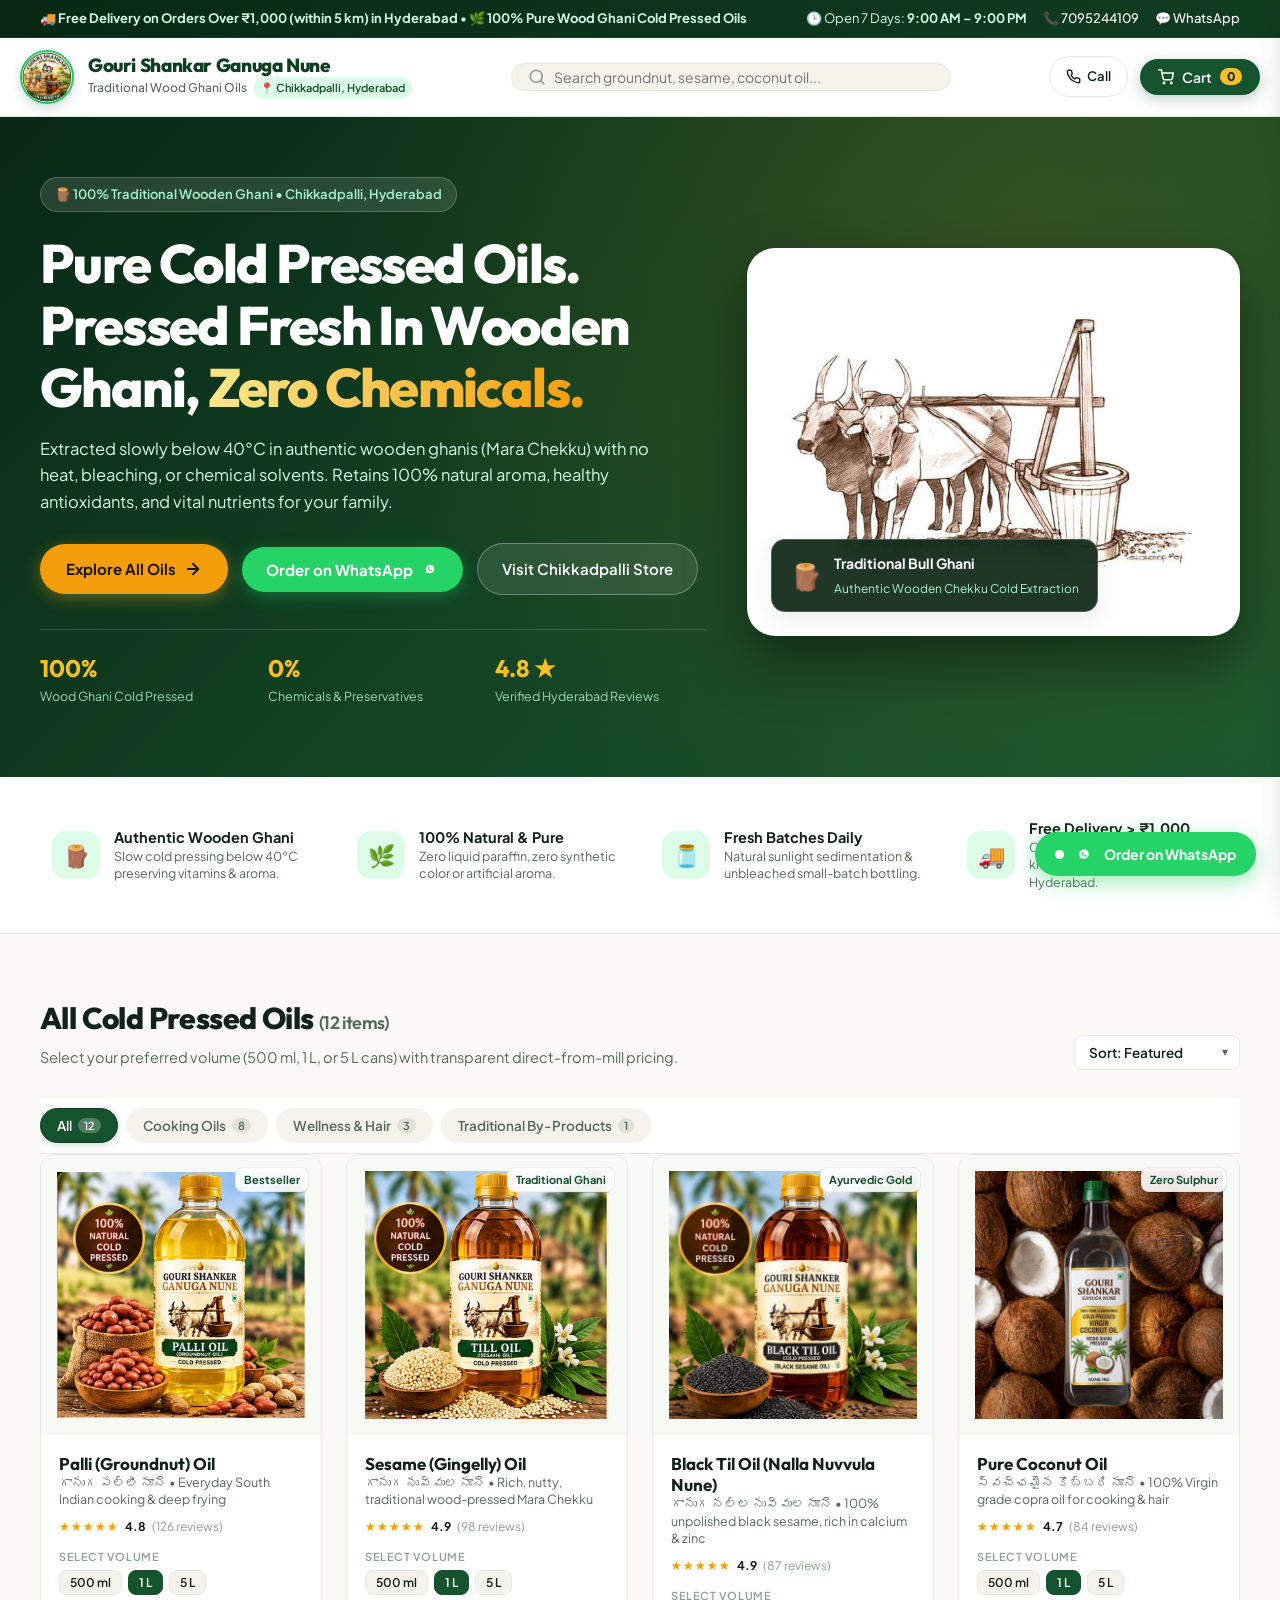
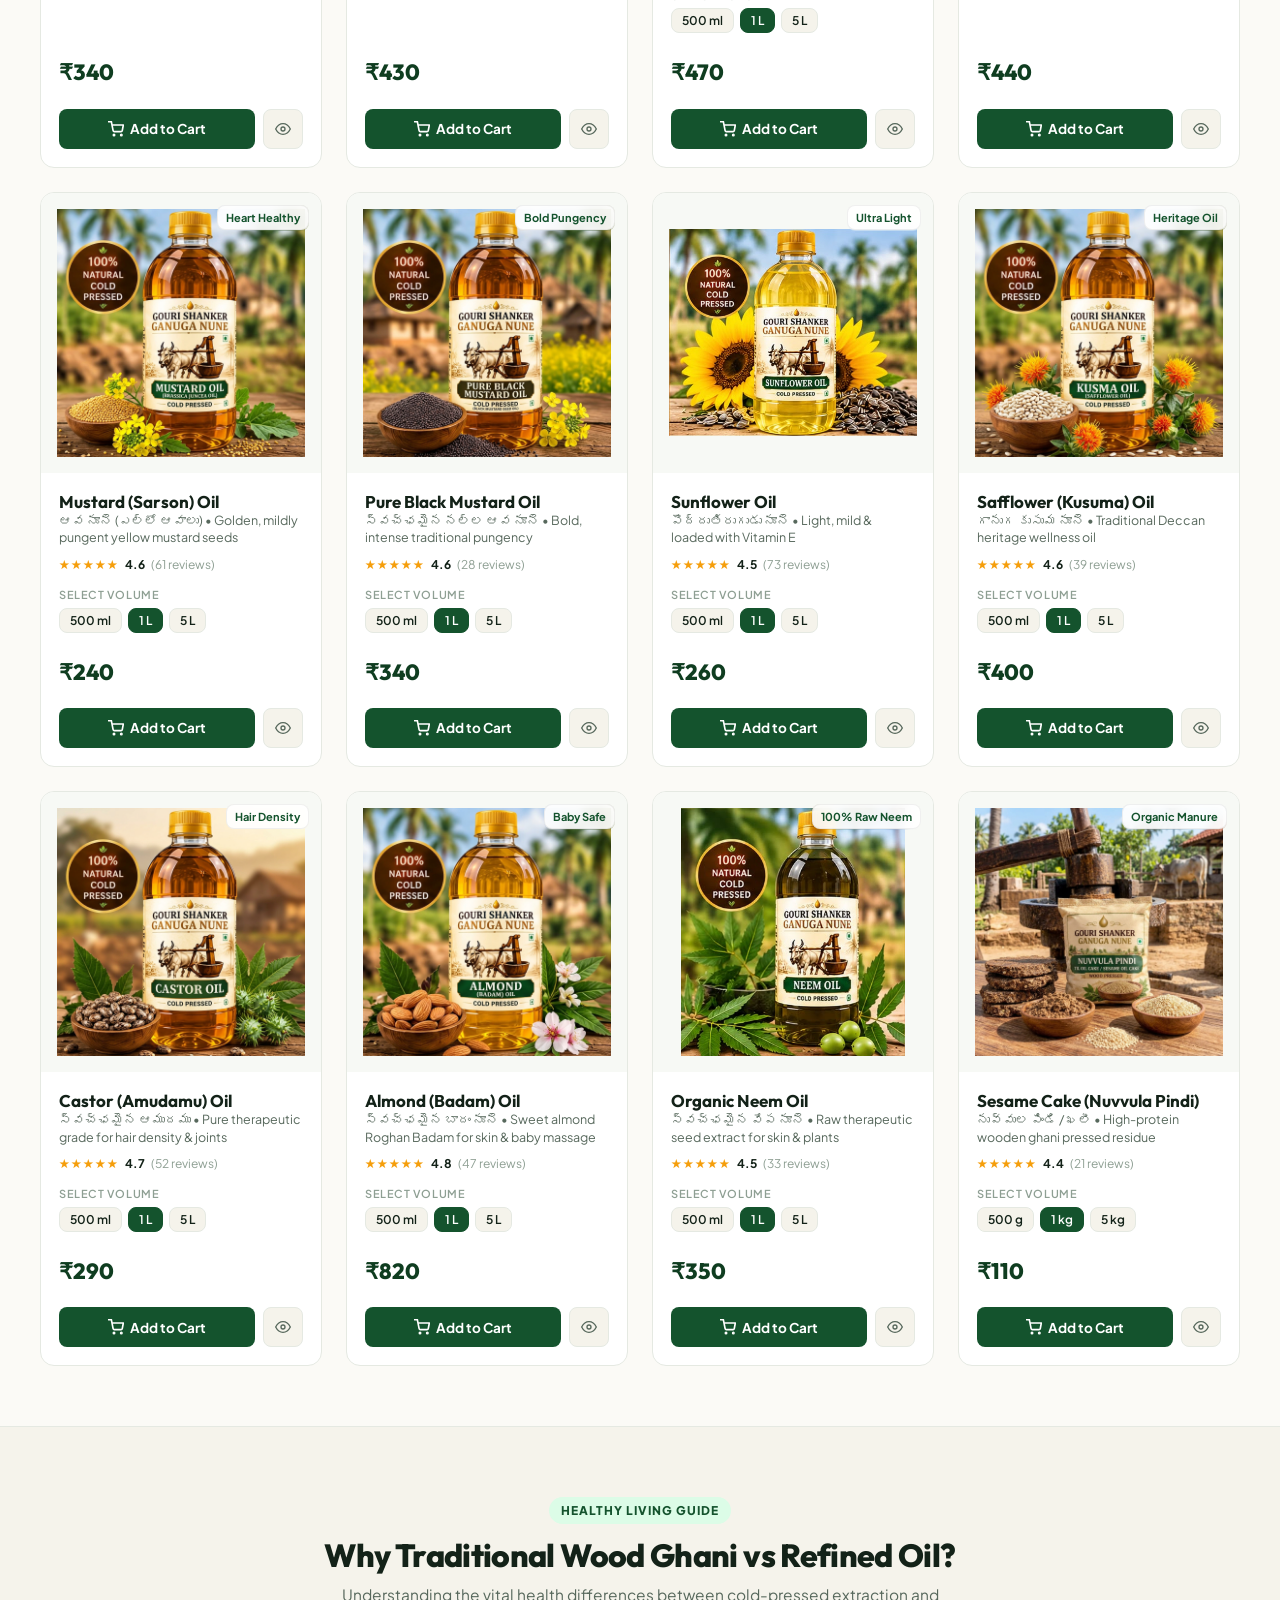
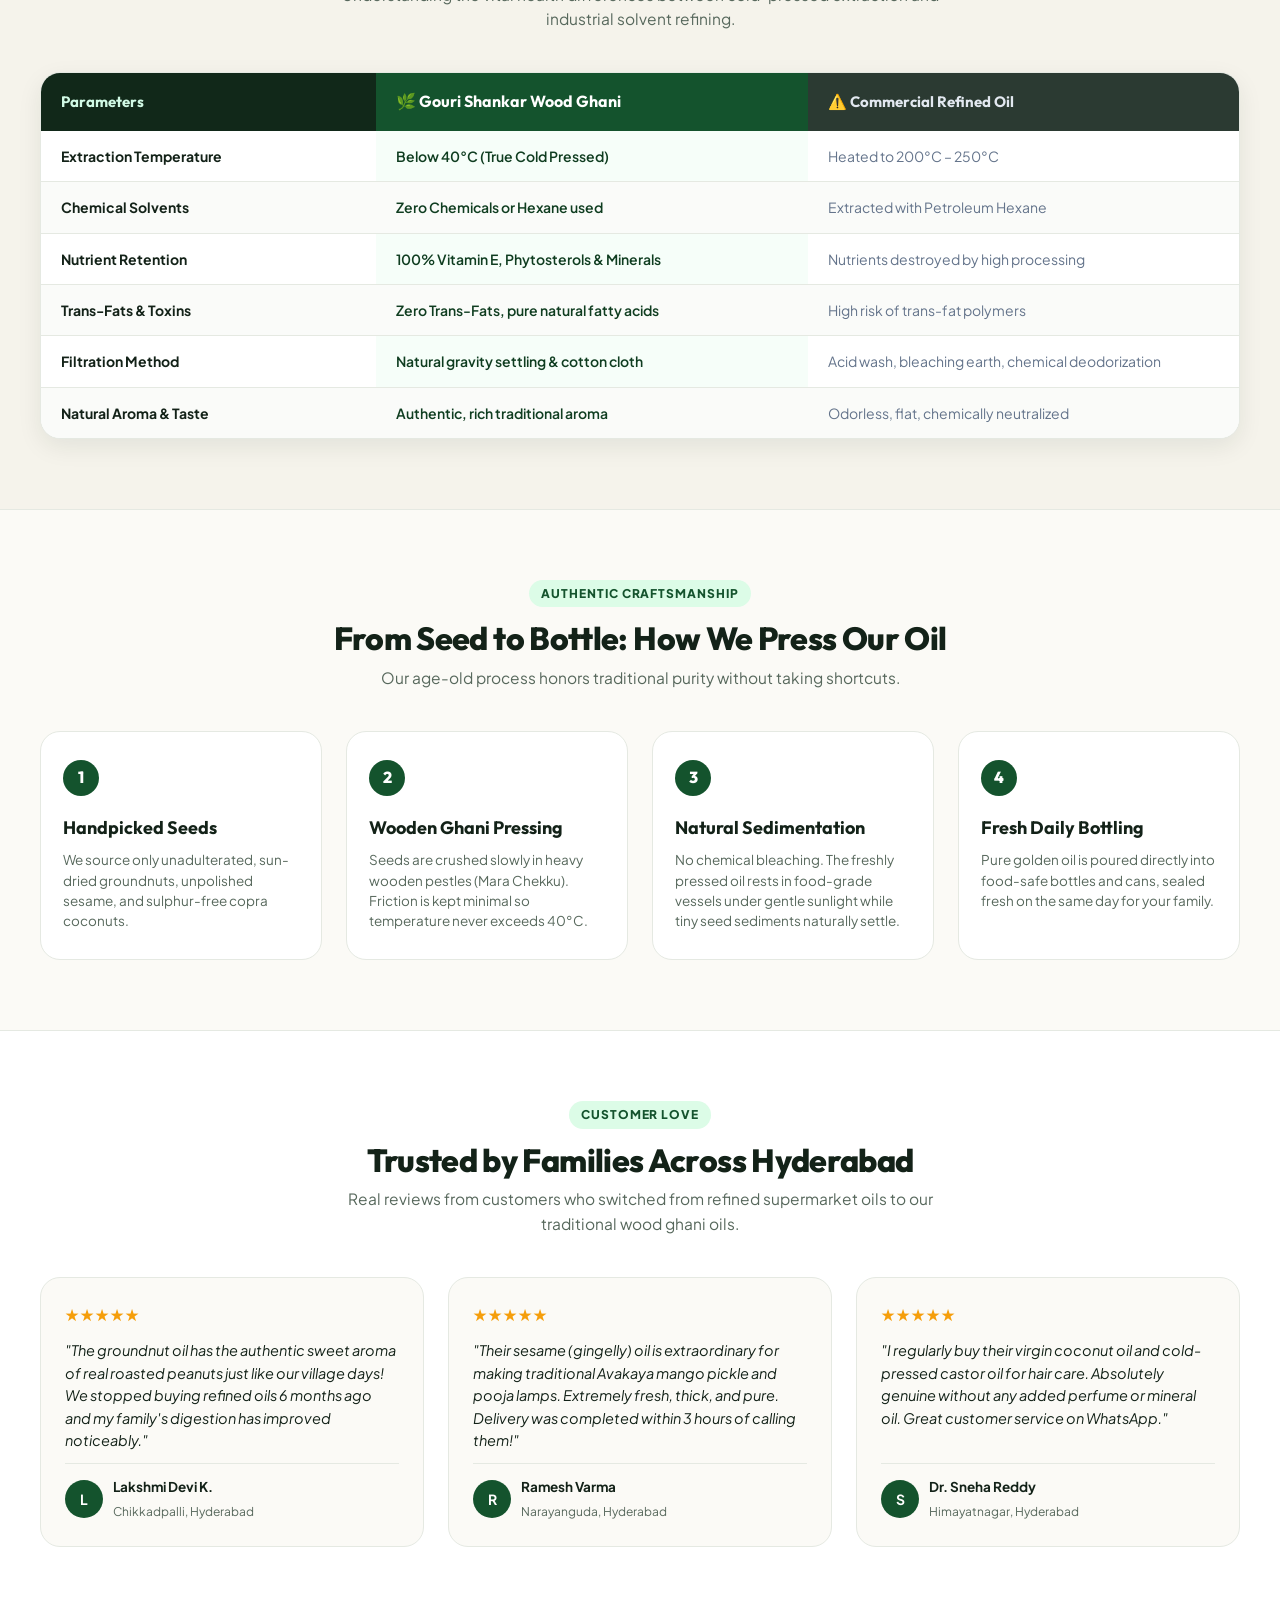
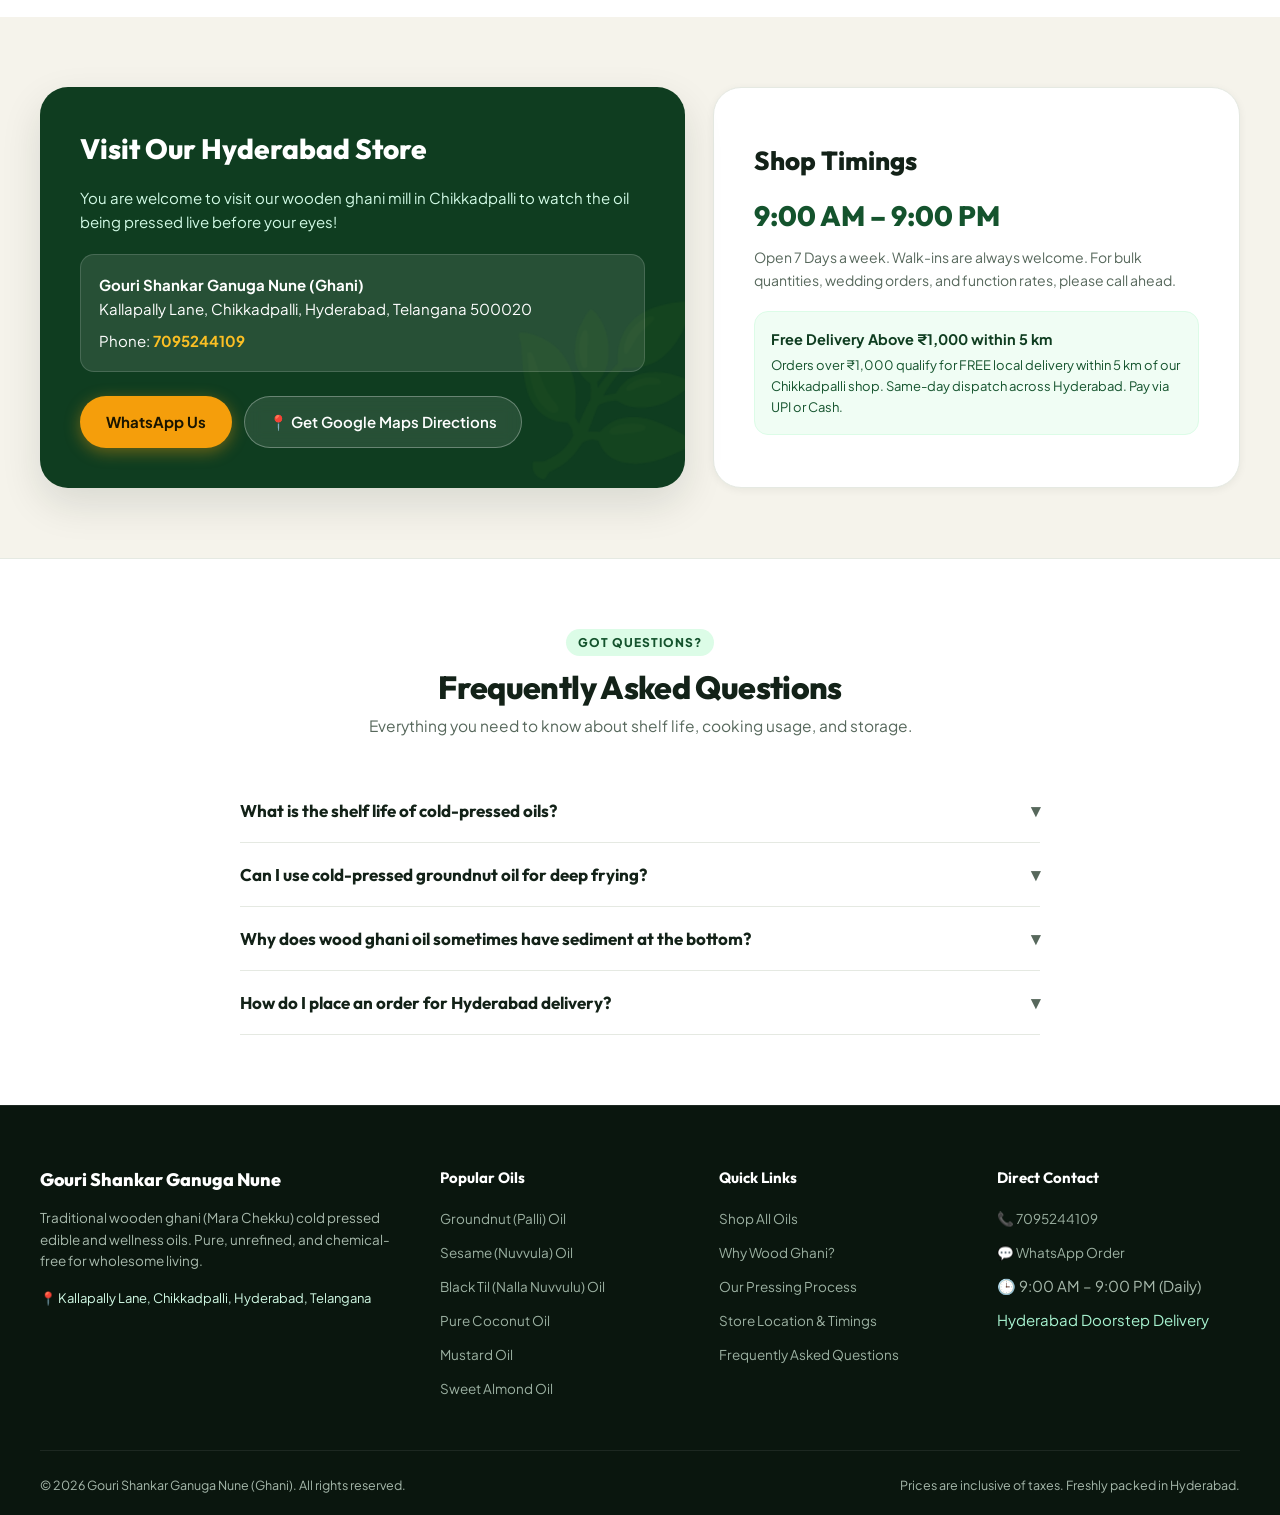
==== commit 350a8e3a: "Initial commit for GitHub Pages" ====
--- a/index.html
+++ b/index.html
@@ -168,13 +168,6 @@
         </button>
       </div>
     </div>
-
-    <!-- Category Tabs Navigation Bar -->
-    <nav class="category-nav-bar" aria-label="Product Categories">
-      <div class="container cat-nav-inner" id="catNav">
-        <!-- Rendered dynamically by app.js -->
-      </div>
-    </nav>
   </header>
 
   <!-- Hero Section -->
@@ -291,6 +284,13 @@
           </div>
         </div>
       </div>
+
+      <!-- Categories Filter Tabs (Placed directly above the products) -->
+      <nav class="category-nav-bar" aria-label="Product Categories">
+        <div class="cat-nav-inner" id="catNav">
+          <!-- Rendered dynamically by app.js -->
+        </div>
+      </nav>
 
       <!-- Dynamic Product Grid -->
       <div class="product-grid" id="productGrid">
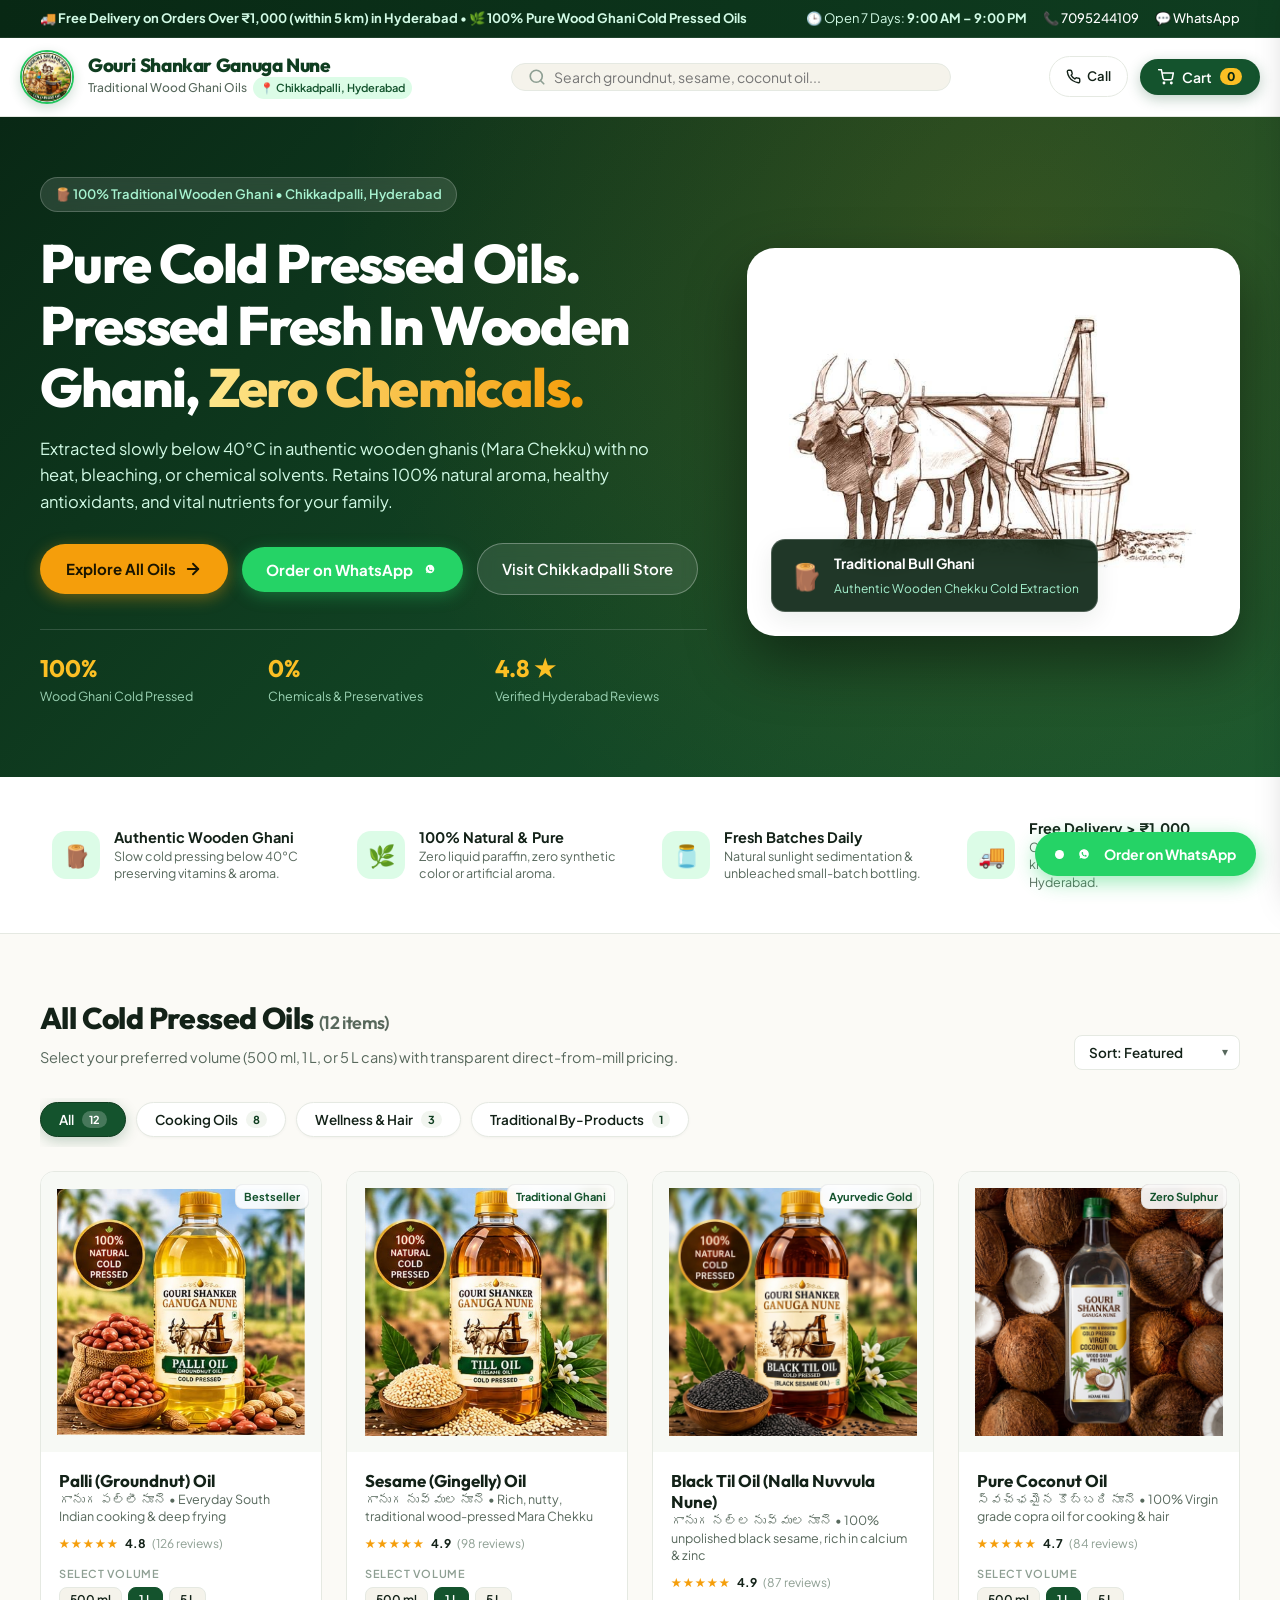
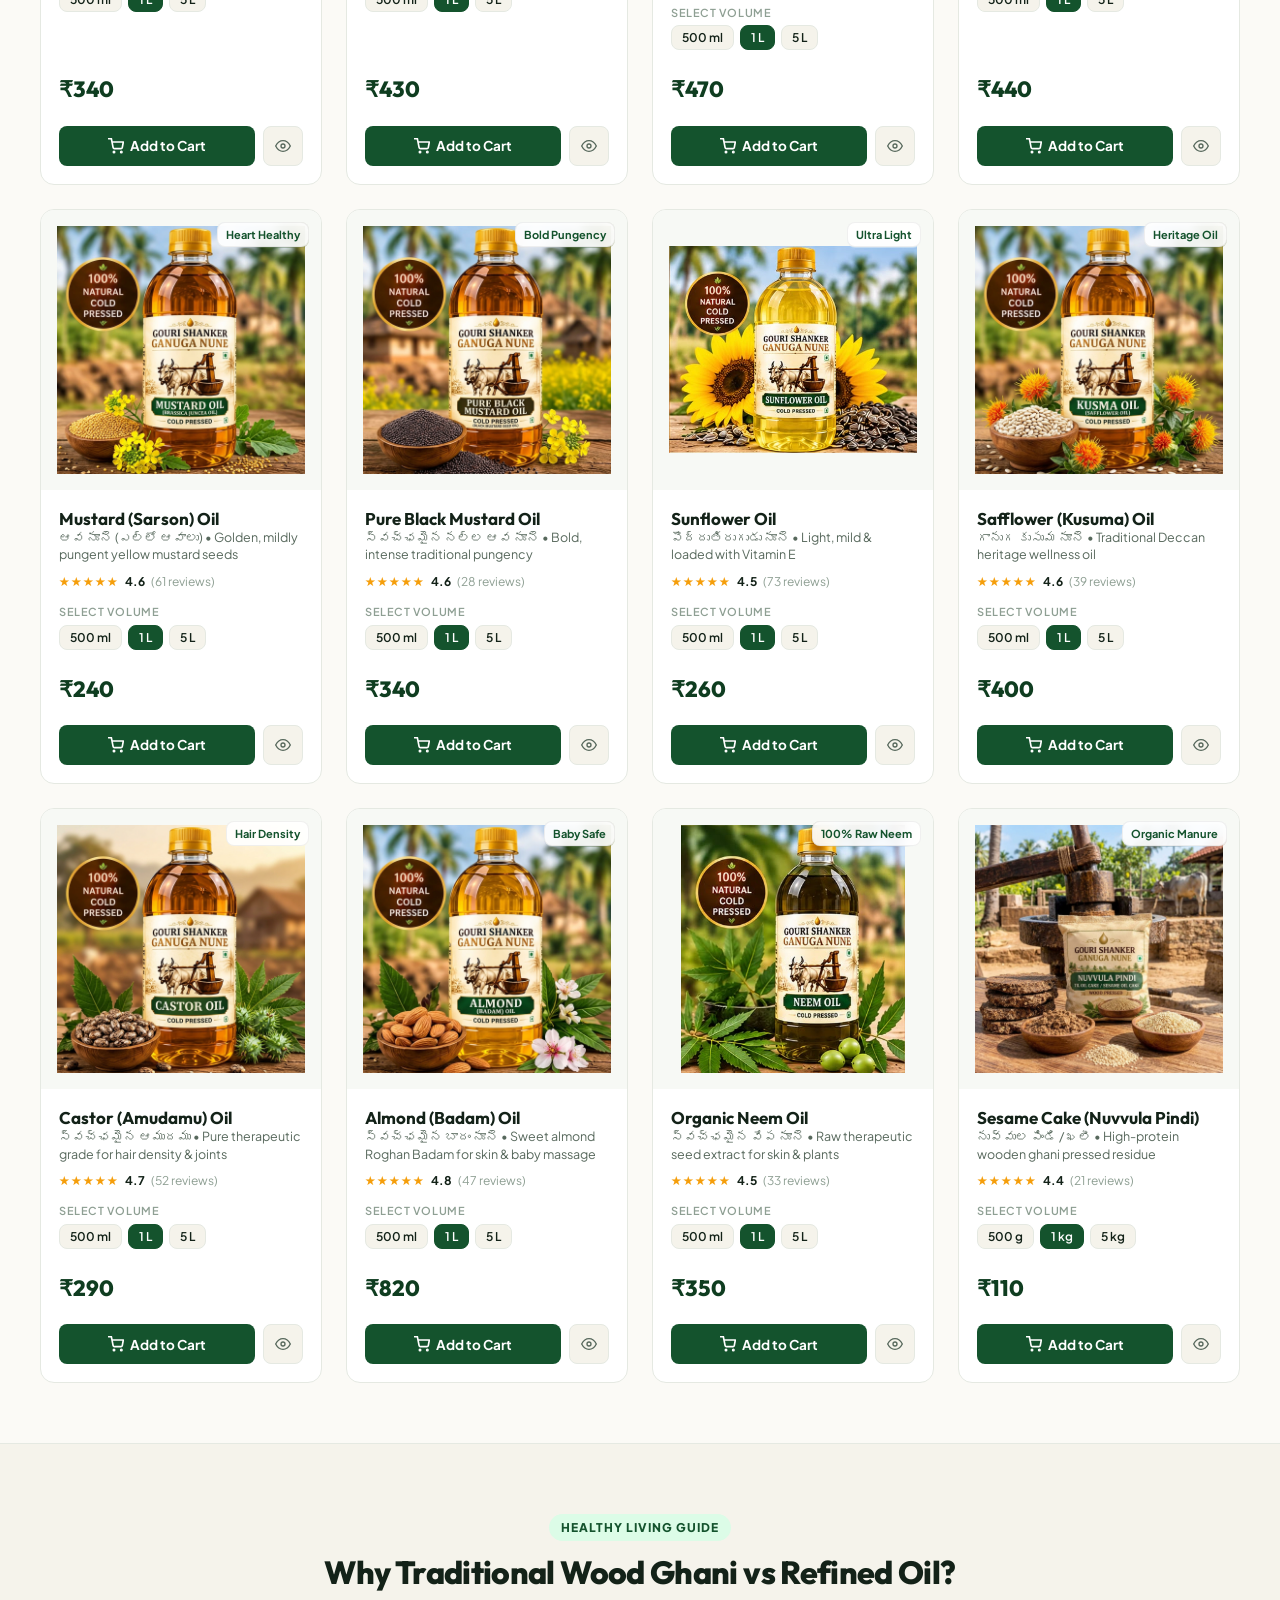
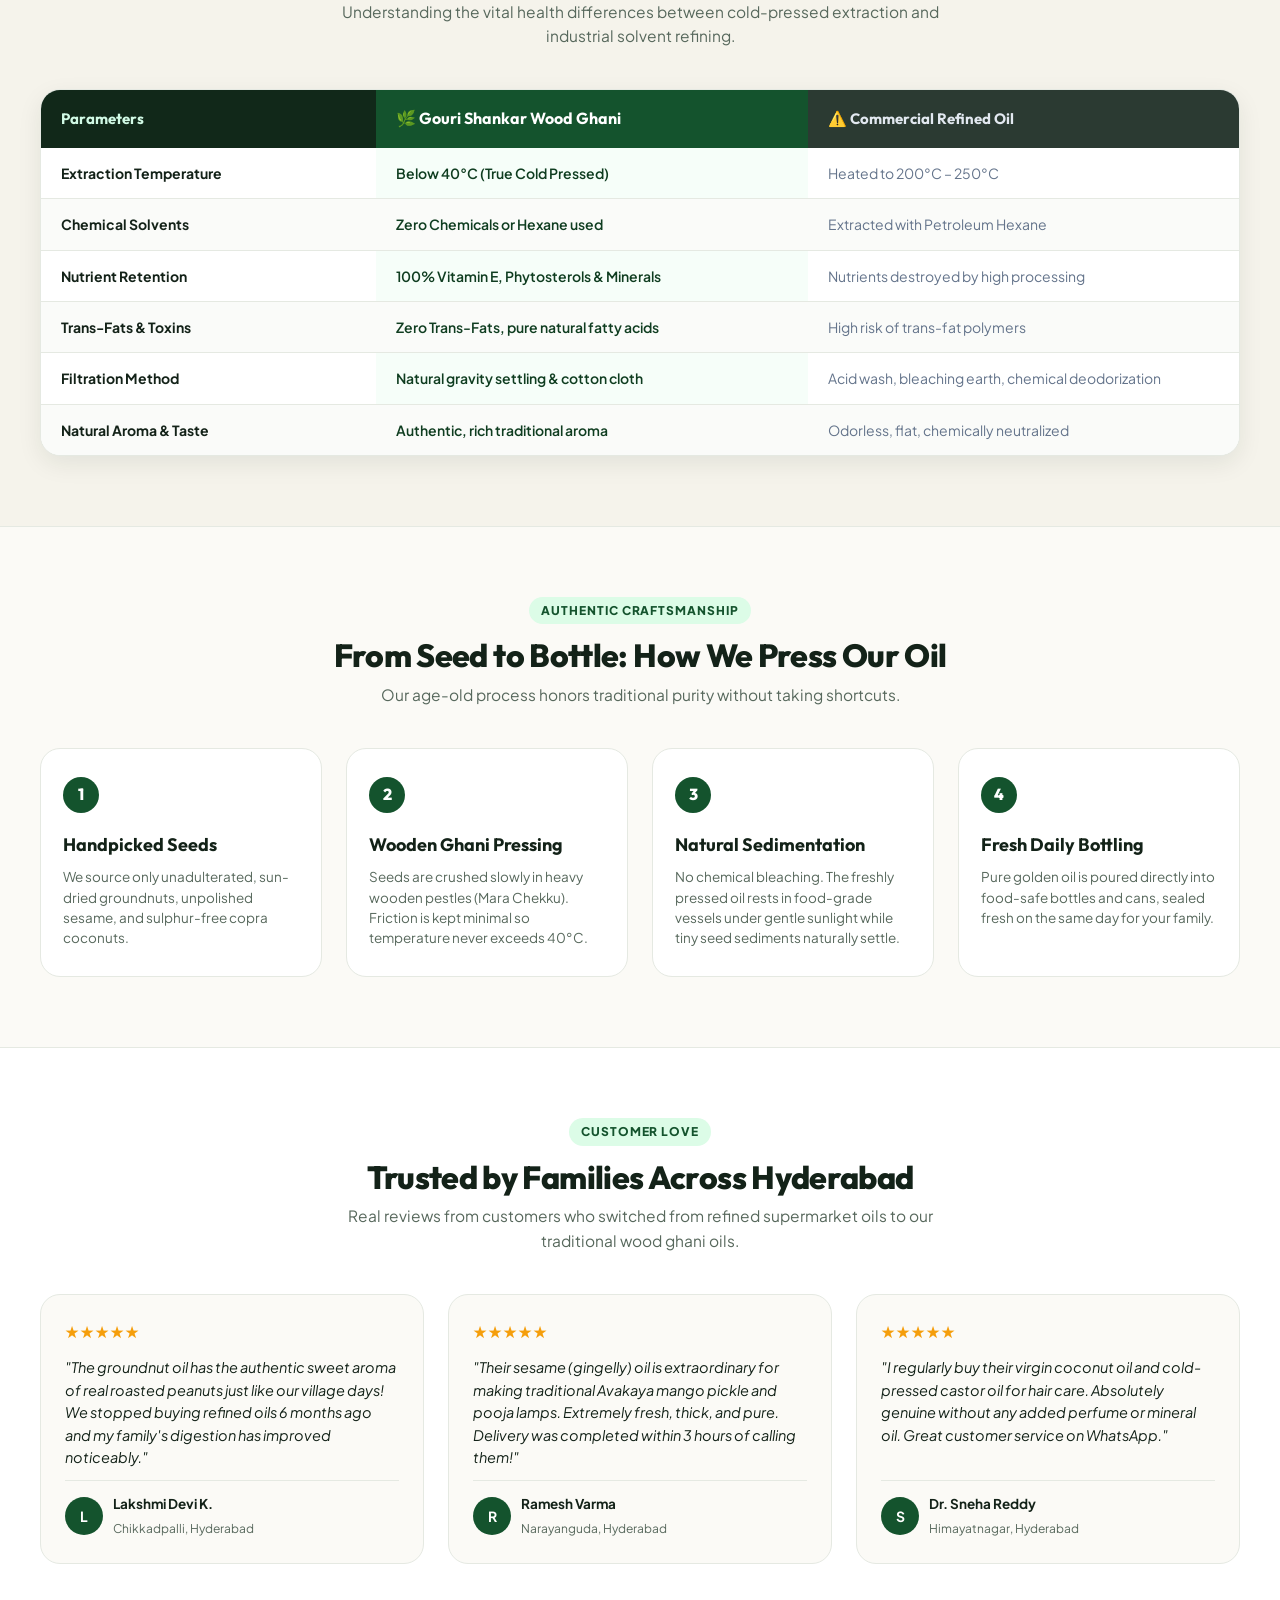
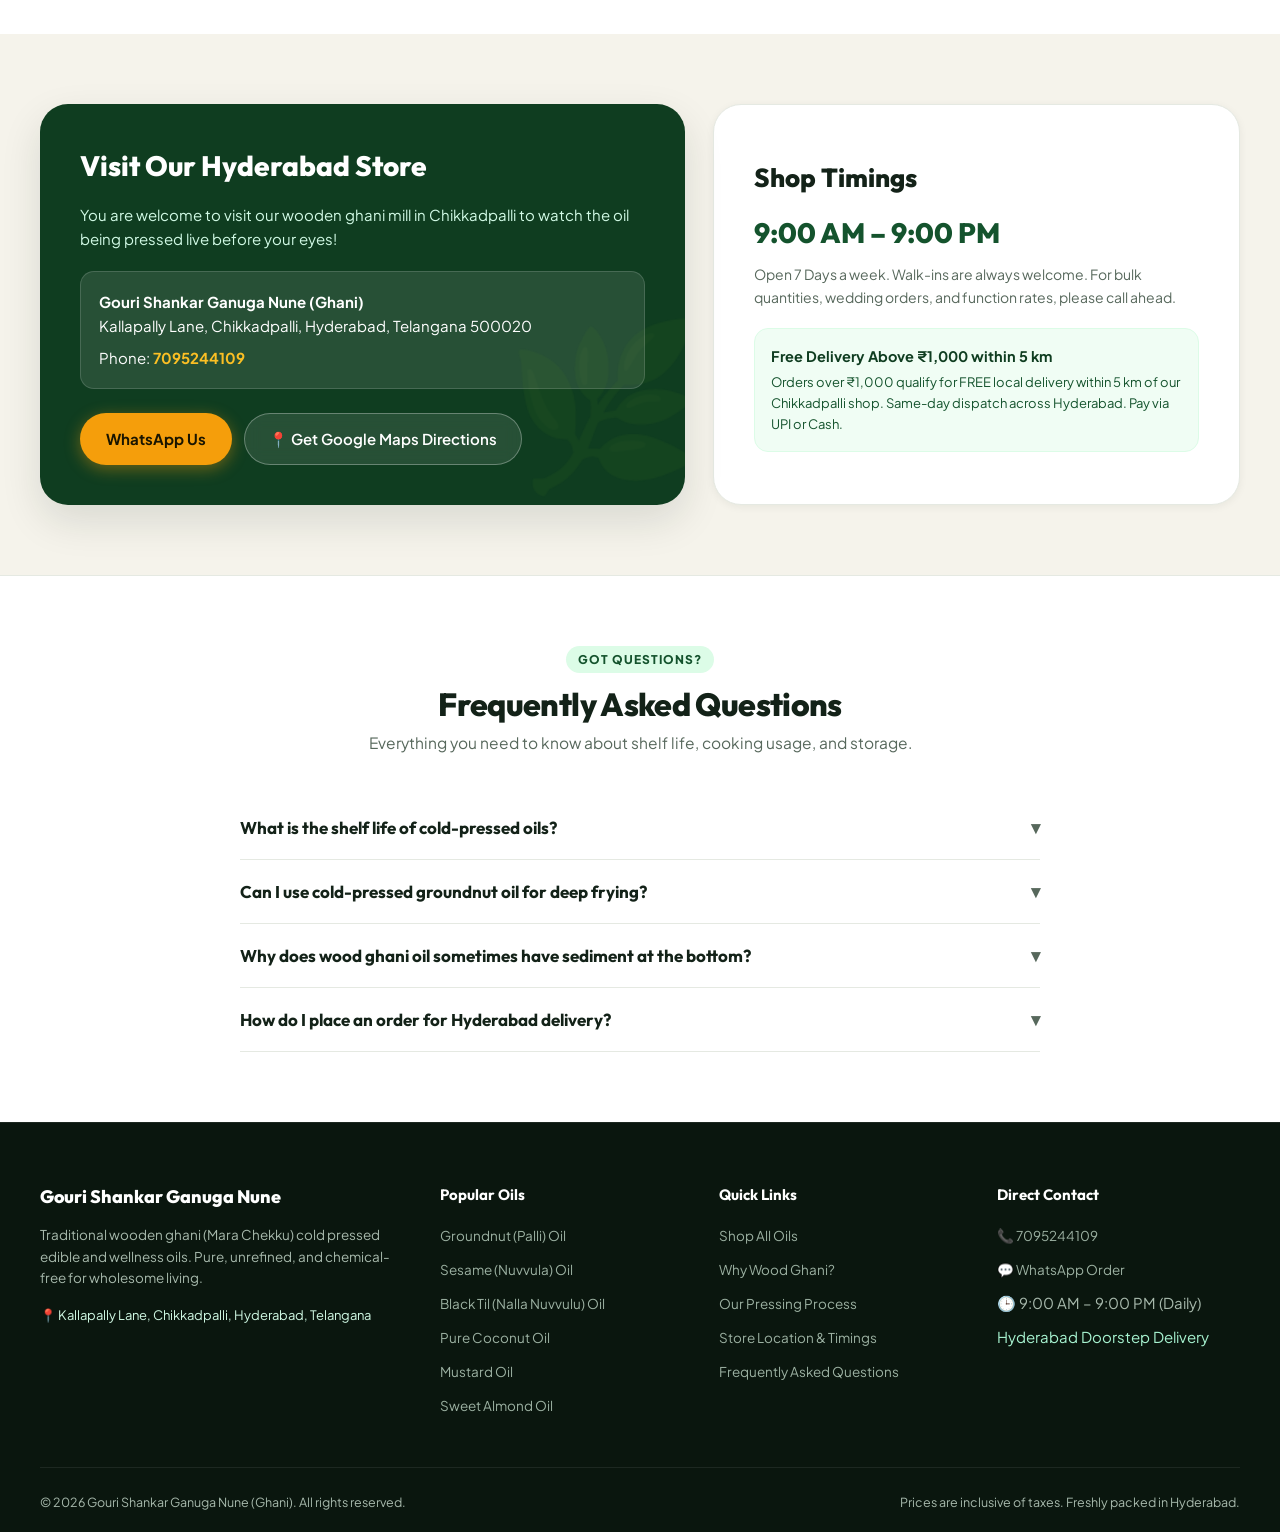
==== commit dca15a7e: "Enhance UI styling, category filter navigation, and code formatting" ====
--- a/index.html
+++ b/index.html
@@ -1,14 +1,17 @@
 <!DOCTYPE html>
 <html lang="en">
+
 <head>
   <meta charset="utf-8">
   <meta name="viewport" content="width=device-width, initial-scale=1, viewport-fit=cover">
-  
+
   <!-- Primary Meta Tags -->
   <title>Gouri Shankar Ganuga Nune | 100% Pure Wood Ghani Cold Pressed Oils Hyderabad</title>
   <meta name="title" content="Gouri Shankar Ganuga Nune | 100% Pure Wood Ghani Cold Pressed Oils Hyderabad">
-  <meta name="description" content="Authentic traditional wooden ghani (Mara Chekku) cold pressed oils in Chikkadpalli, Hyderabad. 100% natural, unrefined Groundnut, Sesame, Virgin Coconut, Mustard, Almond & Castor oils. Order online on WhatsApp or walk in.">
-  <meta name="keywords" content="cold pressed oil hyderabad, ganuga nune hyderabad, wood pressed oil, mara chekku oil chikkadpalli, groundnut oil hyderabad, sesame oil hyderabad, virgin coconut oil, gouri shankar oils">
+  <meta name="description"
+    content="Authentic traditional wooden ghani (Mara Chekku) cold pressed oils in Chikkadpalli, Hyderabad. 100% natural, unrefined Groundnut, Sesame, Virgin Coconut, Mustard, Almond & Castor oils. Order online on WhatsApp or walk in.">
+  <meta name="keywords"
+    content="cold pressed oil hyderabad, ganuga nune hyderabad, wood pressed oil, mara chekku oil chikkadpalli, groundnut oil hyderabad, sesame oil hyderabad, virgin coconut oil, gouri shankar oils">
   <meta name="author" content="Gouri Shankar Ganuga Nune">
   <meta name="theme-color" content="#14532d">
   <link rel="canonical" href="./">
@@ -17,13 +20,15 @@
   <meta property="og:type" content="website">
   <meta property="og:url" content="./">
   <meta property="og:title" content="Gouri Shankar Ganuga Nune – Pure Wooden Ghani Cold Pressed Oils">
-  <meta property="og:description" content="Slow-pressed below 40°C in traditional neem-wood ghanis without heat or chemicals. Preserving vital antioxidants, natural aroma, and complete purity. Fast Hyderabad delivery.">
+  <meta property="og:description"
+    content="Slow-pressed below 40°C in traditional neem-wood ghanis without heat or chemicals. Preserving vital antioxidants, natural aroma, and complete purity. Fast Hyderabad delivery.">
   <meta property="og:image" content="assets/images/ghani_hero_banner.jpg">
 
   <!-- Twitter -->
   <meta property="twitter:card" content="summary_large_image">
   <meta property="twitter:title" content="Gouri Shankar Ganuga Nune | Cold Pressed Oils Hyderabad">
-  <meta property="twitter:description" content="100% natural wooden ghani cold pressed oils. Groundnut, Sesame, Coconut & more. Order on WhatsApp or walk in.">
+  <meta property="twitter:description"
+    content="100% natural wooden ghani cold pressed oils. Groundnut, Sesame, Coconut & more. Order on WhatsApp or walk in.">
   <meta property="twitter:image" content="assets/images/ghani_hero_banner.jpg">
 
   <!-- Favicon / Brand Icon -->
@@ -33,7 +38,9 @@
   <!-- Google Fonts: Outfit (Headings) & Plus Jakarta Sans (Body) -->
   <link rel="preconnect" href="https://fonts.googleapis.com">
   <link rel="preconnect" href="https://fonts.gstatic.com" crossorigin>
-  <link href="https://fonts.googleapis.com/css2?family=Outfit:wght@500;600;700;800;900&family=Plus+Jakarta+Sans:wght@400;500;600;700;800&display=swap" rel="stylesheet">
+  <link
+    href="https://fonts.googleapis.com/css2?family=Outfit:wght@500;600;700;800;900&family=Plus+Jakarta+Sans:wght@400;500;600;700;800&display=swap"
+    rel="stylesheet">
 
   <!-- Stylesheet -->
   <link rel="stylesheet" href="css/style.css">
@@ -113,18 +120,21 @@
   }
   </script>
 </head>
+
 <body>
 
   <!-- Top Announcement Bar -->
   <aside class="announcement-bar" aria-label="Announcement">
     <div class="container announcement-content">
       <div class="announcement-item">
-        <span>🚚 <b>Free Delivery on Orders Over ₹1,000 (within 5 km) in Hyderabad</b> • 🌿 <b>100% Pure Wood Ghani Cold Pressed Oils</b></span>
+        <span>🚚 <b>Free Delivery on Orders Over ₹1,000 (within 5 km) in Hyderabad</b> • 🌿 <b>100% Pure Wood Ghani Cold
+            Pressed Oils</b></span>
       </div>
       <div class="announcement-links">
         <span>🕒 Open 7 Days: <b>9:00 AM – 9:00 PM</b></span>
         <a href="tel:7095244109" title="Call Us Directly">📞 7095244109</a>
-        <a href="https://wa.me/917095244109?text=Hello%2C%20I%20would%20like%20to%20inquire%20about%20your%20cold%20pressed%20oils" target="_blank" rel="noopener">💬 WhatsApp</a>
+        <a href="https://wa.me/917095244109?text=Hello%2C%20I%20would%20like%20to%20inquire%20about%20your%20cold%20pressed%20oils"
+          target="_blank" rel="noopener">💬 WhatsApp</a>
       </div>
     </div>
   </aside>
@@ -149,8 +159,13 @@
       <!-- Instant Live Search Bar -->
       <div class="search-container" role="search">
         <div class="search-input-wrap">
-          <svg class="search-icon" width="18" height="18" viewBox="0 0 24 24" fill="none" stroke="currentColor" stroke-width="2.2" stroke-linecap="round" stroke-linejoin="round" aria-hidden="true"><circle cx="11" cy="11" r="8"></circle><line x1="21" y1="21" x2="16.65" y2="16.65"></line></svg>
-          <input type="search" id="searchInput" placeholder="Search groundnut, sesame, coconut oil..." aria-label="Search cold pressed products">
+          <svg class="search-icon" width="18" height="18" viewBox="0 0 24 24" fill="none" stroke="currentColor"
+            stroke-width="2.2" stroke-linecap="round" stroke-linejoin="round" aria-hidden="true">
+            <circle cx="11" cy="11" r="8"></circle>
+            <line x1="21" y1="21" x2="16.65" y2="16.65"></line>
+          </svg>
+          <input type="search" id="searchInput" placeholder="Search groundnut, sesame, coconut oil..."
+            aria-label="Search cold pressed products">
           <button type="button" id="searchClear" class="search-clear-btn" aria-label="Clear search">✕</button>
         </div>
       </div>
@@ -158,11 +173,21 @@
       <!-- Action Buttons -->
       <div class="header-actions">
         <a href="tel:7095244109" class="btn-nav-call" title="Call Gouri Shankar Oils" aria-label="Call Store">
-          <svg width="15" height="15" viewBox="0 0 24 24" fill="none" stroke="currentColor" stroke-width="2.2" stroke-linecap="round" stroke-linejoin="round"><path d="M22 16.92v3a2 2 0 0 1-2.18 2 19.79 19.79 0 0 1-8.63-3.07 19.5 19.5 0 0 1-6-6 19.79 19.79 0 0 1-3.07-8.67A2 2 0 0 1 4.11 2h3a2 2 0 0 1 2 1.72 12.84 12.84 0 0 0 .7 2.81 2 2 0 0 1-.45 2.11L8.09 9.91a16 16 0 0 0 6 6l1.27-1.27a2 2 0 0 1 2.11-.45 12.84 12.84 0 0 0 2.81.7A2 2 0 0 1 22 16.92z"></path></svg>
+          <svg width="15" height="15" viewBox="0 0 24 24" fill="none" stroke="currentColor" stroke-width="2.2"
+            stroke-linecap="round" stroke-linejoin="round">
+            <path
+              d="M22 16.92v3a2 2 0 0 1-2.18 2 19.79 19.79 0 0 1-8.63-3.07 19.5 19.5 0 0 1-6-6 19.79 19.79 0 0 1-3.07-8.67A2 2 0 0 1 4.11 2h3a2 2 0 0 1 2 1.72 12.84 12.84 0 0 0 .7 2.81 2 2 0 0 1-.45 2.11L8.09 9.91a16 16 0 0 0 6 6l1.27-1.27a2 2 0 0 1 2.11-.45 12.84 12.84 0 0 0 2.81.7A2 2 0 0 1 22 16.92z">
+            </path>
+          </svg>
           <span class="btn-call-label">Call</span>
         </a>
         <button class="btn-cart-toggle" id="headerCartBtn" onclick="toggleCart(true)" aria-label="Open Shopping Cart">
-          <svg width="16" height="16" viewBox="0 0 24 24" fill="none" stroke="currentColor" stroke-width="2.3" stroke-linecap="round" stroke-linejoin="round"><circle cx="9" cy="21" r="1"></circle><circle cx="20" cy="21" r="1"></circle><path d="M1 1h4l2.68 13.39a2 2 0 0 0 2 1.61h9.72a2 2 0 0 0 2-1.61L23 6H6"></path></svg>
+          <svg width="16" height="16" viewBox="0 0 24 24" fill="none" stroke="currentColor" stroke-width="2.3"
+            stroke-linecap="round" stroke-linejoin="round">
+            <circle cx="9" cy="21" r="1"></circle>
+            <circle cx="20" cy="21" r="1"></circle>
+            <path d="M1 1h4l2.68 13.39a2 2 0 0 0 2 1.61h9.72a2 2 0 0 0 2-1.61L23 6H6"></path>
+          </svg>
           <span class="btn-cart-label">Cart</span>
           <span class="cart-count-badge" id="headerCartCount">0</span>
         </button>
@@ -181,17 +206,26 @@
           Pure Cold Pressed Oils. Pressed Fresh In Wooden Ghani, <span class="text-gold">Zero Chemicals.</span>
         </h1>
         <p class="hero-desc">
-          Extracted slowly below 40°C in authentic wooden ghanis (Mara Chekku) with no heat, bleaching, or chemical solvents. Retains 100% natural aroma, healthy antioxidants, and vital nutrients for your family.
+          Extracted slowly below 40°C in authentic wooden ghanis (Mara Chekku) with no heat, bleaching, or chemical
+          solvents. Retains 100% natural aroma, healthy antioxidants, and vital nutrients for your family.
         </p>
 
         <div class="hero-cta-group">
           <a href="#shop" class="btn-primary">
             <span>Explore All Oils</span>
-            <svg width="18" height="18" viewBox="0 0 24 24" fill="none" stroke="currentColor" stroke-width="2.5" stroke-linecap="round" stroke-linejoin="round"><line x1="5" y1="12" x2="19" y2="12"></line><polyline points="12 5 19 12 12 19"></polyline></svg>
+            <svg width="18" height="18" viewBox="0 0 24 24" fill="none" stroke="currentColor" stroke-width="2.5"
+              stroke-linecap="round" stroke-linejoin="round">
+              <line x1="5" y1="12" x2="19" y2="12"></line>
+              <polyline points="12 5 19 12 12 19"></polyline>
+            </svg>
           </a>
           <button type="button" class="btn-whatsapp-hero" onclick="handleWhatsAppOrderTrigger()">
             <span>Order on WhatsApp</span>
-            <svg width="18" height="18" viewBox="0 0 24 24" fill="currentColor"><path d="M12.031 6.172c-3.181 0-5.767 2.586-5.768 5.766-.001 1.298.38 2.27 1.019 3.287l-.582 2.128 2.182-.573c.978.58 1.911.928 3.145.929 3.178 0 5.767-2.587 5.768-5.766.001-3.187-2.575-5.771-5.764-5.771zm3.392 8.244c-.144.405-.837.774-1.17.824-.312.045-.634.055-1.92-.477-1.523-.623-2.52-2.158-2.596-2.259-.076-.101-.617-.82-.617-1.562 0-.743.388-1.108.526-1.261.137-.154.3-.193.4-.193.1 0 .2 0 .287.005.09.005.21.036.321.303.114.273.39 1.01.425 1.085.034.075.057.164.007.262-.05.098-.075.16-.15.247-.075.086-.157.192-.224.258-.075.074-.153.155-.066.304.087.149.387.639.83 1.033.57.507 1.05.664 1.2.739.15.074.238.065.326-.036.088-.101.376-.437.476-.587.1-.15.2-.125.337-.075.137.05.867.409 1.016.484.15.075.25.112.287.175.038.062.038.362-.106.767z"></path></svg>
+            <svg width="18" height="18" viewBox="0 0 24 24" fill="currentColor">
+              <path
+                d="M12.031 6.172c-3.181 0-5.767 2.586-5.768 5.766-.001 1.298.38 2.27 1.019 3.287l-.582 2.128 2.182-.573c.978.58 1.911.928 3.145.929 3.178 0 5.767-2.587 5.768-5.766.001-3.187-2.575-5.771-5.764-5.771zm3.392 8.244c-.144.405-.837.774-1.17.824-.312.045-.634.055-1.92-.477-1.523-.623-2.52-2.158-2.596-2.259-.076-.101-.617-.82-.617-1.562 0-.743.388-1.108.526-1.261.137-.154.3-.193.4-.193.1 0 .2 0 .287.005.09.005.21.036.321.303.114.273.39 1.01.425 1.085.034.075.057.164.007.262-.05.098-.075.16-.15.247-.075.086-.157.192-.224.258-.075.074-.153.155-.066.304.087.149.387.639.83 1.033.57.507 1.05.664 1.2.739.15.074.238.065.326-.036.088-.101.376-.437.476-.587.1-.15.2-.125.337-.075.137.05.867.409 1.016.484.15.075.25.112.287.175.038.062.038.362-.106.767z">
+              </path>
+            </svg>
           </button>
           <a href="#visit" class="btn-secondary-light">
             <span>Visit Chikkadpalli Store</span>
@@ -217,7 +251,9 @@
       <!-- Hero Visual Card -->
       <div class="hero-media-wrap">
         <div class="hero-image-card">
-          <img src="assets/images/traditional_bull_ghani.png" alt="Traditional Bull-Driven Wooden Ghani Oil Pressing - Gouri Shankar Ganuga Nune" width="600" height="380">
+          <img src="assets/images/traditional_bull_ghani.png"
+            alt="Traditional Bull-Driven Wooden Ghani Oil Pressing - Gouri Shankar Ganuga Nune" width="600"
+            height="380">
           <div class="hero-floating-badge">
             <span class="badge-icon">🪵</span>
             <div>
@@ -269,7 +305,8 @@
     <div class="container">
       <div class="catalog-header">
         <div class="catalog-title-group">
-          <h2>All Cold Pressed Oils <span id="catalogCount" style="font-size:18px;font-weight:600;color:var(--text-muted)">(11 items)</span></h2>
+          <h2>All Cold Pressed Oils <span id="catalogCount"
+              style="font-size:18px;font-weight:600;color:var(--text-muted)">(11 items)</span></h2>
           <p>Select your preferred volume (500 ml, 1 L, or 5 L cans) with transparent direct-from-mill pricing.</p>
         </div>
 
@@ -305,7 +342,8 @@
       <div class="section-head-center">
         <span class="section-tag">Healthy Living Guide</span>
         <h2>Why Traditional Wood Ghani vs Refined Oil?</h2>
-        <p>Understanding the vital health differences between cold-pressed extraction and industrial solvent refining.</p>
+        <p>Understanding the vital health differences between cold-pressed extraction and industrial solvent refining.
+        </p>
       </div>
 
       <div class="table-wrap">
@@ -372,17 +410,20 @@
         <div class="process-card">
           <div class="process-num-badge">2</div>
           <h3>Wooden Ghani Pressing</h3>
-          <p>Seeds are crushed slowly in heavy wooden pestles (Mara Chekku). Friction is kept minimal so temperature never exceeds 40°C.</p>
+          <p>Seeds are crushed slowly in heavy wooden pestles (Mara Chekku). Friction is kept minimal so temperature
+            never exceeds 40°C.</p>
         </div>
         <div class="process-card">
           <div class="process-num-badge">3</div>
           <h3>Natural Sedimentation</h3>
-          <p>No chemical bleaching. The freshly pressed oil rests in food-grade vessels under gentle sunlight while tiny seed sediments naturally settle.</p>
+          <p>No chemical bleaching. The freshly pressed oil rests in food-grade vessels under gentle sunlight while tiny
+            seed sediments naturally settle.</p>
         </div>
         <div class="process-card">
           <div class="process-num-badge">4</div>
           <h3>Fresh Daily Bottling</h3>
-          <p>Pure golden oil is poured directly into food-safe bottles and cans, sealed fresh on the same day for your family.</p>
+          <p>Pure golden oil is poured directly into food-safe bottles and cans, sealed fresh on the same day for your
+            family.</p>
         </div>
       </div>
     </div>
@@ -394,13 +435,15 @@
       <div class="section-head-center">
         <span class="section-tag">Customer Love</span>
         <h2>Trusted by Families Across Hyderabad</h2>
-        <p>Real reviews from customers who switched from refined supermarket oils to our traditional wood ghani oils.</p>
+        <p>Real reviews from customers who switched from refined supermarket oils to our traditional wood ghani oils.
+        </p>
       </div>
 
       <div class="reviews-grid">
         <div class="review-card">
           <div class="stars">★★★★★</div>
-          <p>"The groundnut oil has the authentic sweet aroma of real roasted peanuts just like our village days! We stopped buying refined oils 6 months ago and my family's digestion has improved noticeably."</p>
+          <p>"The groundnut oil has the authentic sweet aroma of real roasted peanuts just like our village days! We
+            stopped buying refined oils 6 months ago and my family's digestion has improved noticeably."</p>
           <div class="review-author">
             <div class="avatar-initial">L</div>
             <div class="author-info">
@@ -412,7 +455,8 @@
 
         <div class="review-card">
           <div class="stars">★★★★★</div>
-          <p>"Their sesame (gingelly) oil is extraordinary for making traditional Avakaya mango pickle and pooja lamps. Extremely fresh, thick, and pure. Delivery was completed within 3 hours of calling them!"</p>
+          <p>"Their sesame (gingelly) oil is extraordinary for making traditional Avakaya mango pickle and pooja lamps.
+            Extremely fresh, thick, and pure. Delivery was completed within 3 hours of calling them!"</p>
           <div class="review-author">
             <div class="avatar-initial">R</div>
             <div class="author-info">
@@ -424,7 +468,8 @@
 
         <div class="review-card">
           <div class="stars">★★★★★</div>
-          <p>"I regularly buy their virgin coconut oil and cold-pressed castor oil for hair care. Absolutely genuine without any added perfume or mineral oil. Great customer service on WhatsApp."</p>
+          <p>"I regularly buy their virgin coconut oil and cold-pressed castor oil for hair care. Absolutely genuine
+            without any added perfume or mineral oil. Great customer service on WhatsApp."</p>
           <div class="review-author">
             <div class="avatar-initial">S</div>
             <div class="author-info">
@@ -443,8 +488,9 @@
       <!-- Store Info Card -->
       <div class="store-info-box">
         <h2>Visit Our Hyderabad Store</h2>
-        <p>You are welcome to visit our wooden ghani mill in Chikkadpalli to watch the oil being pressed live before your eyes!</p>
-        
+        <p>You are welcome to visit our wooden ghani mill in Chikkadpalli to watch the oil being pressed live before
+          your eyes!</p>
+
         <div class="address-block">
           <p><b>Gouri Shankar Ganuga Nune (Ghani)</b></p>
           <p>Kallapally Lane, Chikkadpalli, Hyderabad, Telangana 500020</p>
@@ -452,10 +498,12 @@
         </div>
 
         <div class="store-buttons-row">
-          <a href="https://wa.me/917095244109?text=Hello%2C%20I%20am%20planning%20to%20visit%20your%20Chikkadpalli%20shop" target="_blank" rel="noopener" class="btn-primary">
+          <a href="https://wa.me/917095244109?text=Hello%2C%20I%20am%20planning%20to%20visit%20your%20Chikkadpalli%20shop"
+            target="_blank" rel="noopener" class="btn-primary">
             <span>WhatsApp Us</span>
           </a>
-          <a href="https://www.google.com/maps/search/?api=1&query=Kallapally+Lane+Chikkadpalli+Hyderabad" target="_blank" rel="noopener" class="btn-secondary-light">
+          <a href="https://www.google.com/maps/search/?api=1&query=Kallapally+Lane+Chikkadpalli+Hyderabad"
+            target="_blank" rel="noopener" class="btn-secondary-light">
             <span>📍 Get Google Maps Directions</span>
           </a>
         </div>
@@ -465,11 +513,13 @@
       <div class="timings-card">
         <h2>Shop Timings</h2>
         <div class="highlight-hours">9:00 AM – 9:00 PM</div>
-        <p style="color:var(--text-muted); font-size:14px;">Open 7 Days a week. Walk-ins are always welcome. For bulk quantities, wedding orders, and function rates, please call ahead.</p>
+        <p style="color:var(--text-muted); font-size:14px;">Open 7 Days a week. Walk-ins are always welcome. For bulk
+          quantities, wedding orders, and function rates, please call ahead.</p>
 
         <div class="delivery-callout-box">
           <h4>Free Delivery Above ₹1,000 within 5 km</h4>
-          <p>Orders over ₹1,000 qualify for FREE local delivery within 5 km of our Chikkadpalli shop. Same-day dispatch across Hyderabad. Pay via UPI or Cash.</p>
+          <p>Orders over ₹1,000 qualify for FREE local delivery within 5 km of our Chikkadpalli shop. Same-day dispatch
+            across Hyderabad. Pay via UPI or Cash.</p>
         </div>
       </div>
     </div>
@@ -491,7 +541,9 @@
             <span class="faq-icon">▾</span>
           </button>
           <div class="faq-answer-panel">
-            <p>Because our oils are 100% natural with no artificial preservatives, groundnut and sesame oils stay fresh for 6 to 9 months when stored in a cool, dry place away from direct sunlight. Virgin coconut oil remains pristine for over 12 months.</p>
+            <p>Because our oils are 100% natural with no artificial preservatives, groundnut and sesame oils stay fresh
+              for 6 to 9 months when stored in a cool, dry place away from direct sunlight. Virgin coconut oil remains
+              pristine for over 12 months.</p>
           </div>
         </div>
 
@@ -501,7 +553,9 @@
             <span class="faq-icon">▾</span>
           </button>
           <div class="faq-answer-panel">
-            <p>Yes, absolutely! Wood-pressed groundnut oil has a naturally high smoke point of approximately 225°C, making it safe and ideal for Indian deep frying (poori, pakoda, snacks) without breaking down into harmful trans fats.</p>
+            <p>Yes, absolutely! Wood-pressed groundnut oil has a naturally high smoke point of approximately 225°C,
+              making it safe and ideal for Indian deep frying (poori, pakoda, snacks) without breaking down into harmful
+              trans fats.</p>
           </div>
         </div>
 
@@ -511,7 +565,9 @@
             <span class="faq-icon">▾</span>
           </button>
           <div class="faq-answer-panel">
-            <p>A slight natural settling at the bottom is the ultimate mark of genuine cold-pressed oil! We filter naturally through gravity sedimentation and cotton mesh rather than harsh micro-chemical filters, leaving wholesome micro-nutrients intact.</p>
+            <p>A slight natural settling at the bottom is the ultimate mark of genuine cold-pressed oil! We filter
+              naturally through gravity sedimentation and cotton mesh rather than harsh micro-chemical filters, leaving
+              wholesome micro-nutrients intact.</p>
           </div>
         </div>
 
@@ -521,7 +577,9 @@
             <span class="faq-icon">▾</span>
           </button>
           <div class="faq-answer-panel">
-            <p>Simply choose your oils and preferred bottle sizes, click "Add to Cart", and click "Order via WhatsApp". Your bill will be automatically formatted and sent to our WhatsApp number (7095244109) where we confirm dispatch immediately.</p>
+            <p>Simply choose your oils and preferred bottle sizes, click "Add to Cart", and click "Order via WhatsApp".
+              Your bill will be automatically formatted and sent to our WhatsApp number (7095244109) where we confirm
+              dispatch immediately.</p>
           </div>
         </div>
       </div>
@@ -534,7 +592,8 @@
       <div class="footer-grid">
         <div class="footer-brand-col">
           <h4>Gouri Shankar Ganuga Nune</h4>
-          <p>Traditional wooden ghani (Mara Chekku) cold pressed edible and wellness oils. Pure, unrefined, and chemical-free for wholesome living.</p>
+          <p>Traditional wooden ghani (Mara Chekku) cold pressed edible and wellness oils. Pure, unrefined, and
+            chemical-free for wholesome living.</p>
           <p style="color:#d1fae5; font-size:13px;">📍 Kallapally Lane, Chikkadpalli, Hyderabad, Telangana</p>
         </div>
 
@@ -623,19 +682,26 @@
 
         <div class="cart-fields-wrap">
           <label class="cart-input-label" for="cartNameInput">Your Name <span class="req">*</span></label>
-          <input type="text" id="cartNameInput" class="cart-cust-input" placeholder="Enter your full name" aria-label="Your Name" required>
-          
+          <input type="text" id="cartNameInput" class="cart-cust-input" placeholder="Enter your full name"
+            aria-label="Your Name" required>
+
           <!-- Live Location Detection Group -->
           <div class="location-group-box">
             <div class="location-action-bar">
-              <label class="cart-input-label" for="cartAreaInput" style="margin-bottom:0">Delivery Address <span class="req">*</span></label>
+              <label class="cart-input-label" for="cartAreaInput" style="margin-bottom:0">Delivery Address <span
+                  class="req">*</span></label>
               <button type="button" class="btn-live-location" id="btnDetectLocation" onclick="detectLiveLocation()">
-                <svg width="14" height="14" viewBox="0 0 24 24" fill="none" stroke="currentColor" stroke-width="2.4" stroke-linecap="round" stroke-linejoin="round"><path d="M12 2a8 8 0 0 0-8 8c0 5.25 8 12 8 12s8-6.75 8-12a8 8 0 0 0-8-8z"></path><circle cx="12" cy="10" r="3"></circle></svg>
+                <svg width="14" height="14" viewBox="0 0 24 24" fill="none" stroke="currentColor" stroke-width="2.4"
+                  stroke-linecap="round" stroke-linejoin="round">
+                  <path d="M12 2a8 8 0 0 0-8 8c0 5.25 8 12 8 12s8-6.75 8-12a8 8 0 0 0-8-8z"></path>
+                  <circle cx="12" cy="10" r="3"></circle>
+                </svg>
                 <span>📍 Use My Live Location</span>
               </button>
             </div>
             <div id="locationBadge" style="display:none"></div>
-            <input type="text" id="cartAreaInput" class="cart-cust-input" placeholder="House/Flat No, Landmark, Area (e.g. Narayanguda)" aria-label="Your Delivery Area" required>
+            <input type="text" id="cartAreaInput" class="cart-cust-input"
+              placeholder="House/Flat No, Landmark, Area (e.g. Narayanguda)" aria-label="Your Delivery Area" required>
           </div>
         </div>
       </div>
@@ -649,16 +715,22 @@
       </div>
 
       <button type="button" id="whatsappCheckoutBtn" class="btn-whatsapp-checkout" onclick="submitWhatsAppOrder()">
-        <svg width="20" height="20" viewBox="0 0 24 24" fill="currentColor"><path d="M12.031 6.172c-3.181 0-5.767 2.586-5.768 5.766-.001 1.298.38 2.27 1.019 3.287l-.582 2.128 2.182-.573c.978.58 1.911.928 3.145.929 3.178 0 5.767-2.587 5.768-5.766.001-3.187-2.575-5.771-5.764-5.771zm3.392 8.244c-.144.405-.837.774-1.17.824-.312.045-.634.055-1.92-.477-1.523-.623-2.52-2.158-2.596-2.259-.076-.101-.617-.82-.617-1.562 0-.743.388-1.108.526-1.261.137-.154.3-.193.4-.193.1 0 .2 0 .287.005.09.005.21.036.321.303.114.273.39 1.01.425 1.085.034.075.057.164.007.262-.05.098-.075.16-.15.247-.075.086-.157.192-.224.258-.075.074-.153.155-.066.304.087.149.387.639.83 1.033.57.507 1.05.664 1.2.739.15.074.238.065.326-.036.088-.101.376-.437.476-.587.1-.15.2-.125.337-.075.137.05.867.409 1.016.484.15.075.25.112.287.175.038.062.038.362-.106.767z"></path></svg>
+        <svg width="20" height="20" viewBox="0 0 24 24" fill="currentColor">
+          <path
+            d="M12.031 6.172c-3.181 0-5.767 2.586-5.768 5.766-.001 1.298.38 2.27 1.019 3.287l-.582 2.128 2.182-.573c.978.58 1.911.928 3.145.929 3.178 0 5.767-2.587 5.768-5.766.001-3.187-2.575-5.771-5.764-5.771zm3.392 8.244c-.144.405-.837.774-1.17.824-.312.045-.634.055-1.92-.477-1.523-.623-2.52-2.158-2.596-2.259-.076-.101-.617-.82-.617-1.562 0-.743.388-1.108.526-1.261.137-.154.3-.193.4-.193.1 0 .2 0 .287.005.09.005.21.036.321.303.114.273.39 1.01.425 1.085.034.075.057.164.007.262-.05.098-.075.16-.15.247-.075.086-.157.192-.224.258-.075.074-.153.155-.066.304.087.149.387.639.83 1.033.57.507 1.05.664 1.2.739.15.074.238.065.326-.036.088-.101.376-.437.476-.587.1-.15.2-.125.337-.075.137.05.867.409 1.016.484.15.075.25.112.287.175.038.062.038.362-.106.767z">
+          </path>
+        </svg>
         <span>Place Order on WhatsApp</span>
       </button>
-      <p style="font-size:11px;color:var(--text-muted);text-align:center;margin-top:6px">🚚 Free delivery on orders above ₹1,000 within 5 km. Pay via UPI or Cash upon delivery.</p>
+      <p style="font-size:11px;color:var(--text-muted);text-align:center;margin-top:6px">🚚 Free delivery on orders
+        above ₹1,000 within 5 km. Pay via UPI or Cash upon delivery.</p>
     </div>
   </aside>
 
   <!-- Quick View Product Details Modal -->
   <div class="modal-backdrop" id="quickViewBackdrop" onclick="closeQuickView()" aria-hidden="true">
-    <div class="quick-view-modal" onclick="event.stopPropagation()" role="dialog" aria-modal="true" aria-label="Product Details">
+    <div class="quick-view-modal" onclick="event.stopPropagation()" role="dialog" aria-modal="true"
+      aria-label="Product Details">
       <button class="modal-close-btn" onclick="closeQuickView()" aria-label="Close modal">✕</button>
       <div id="quickViewContainer">
         <!-- Injected by app.js -->
@@ -667,9 +739,14 @@
   </div>
 
   <!-- Floating Sticky WhatsApp Button with Ping Indicator -->
-  <button type="button" class="floating-whatsapp-pill" onclick="handleWhatsAppOrderTrigger()" aria-label="Order on WhatsApp">
+  <button type="button" class="floating-whatsapp-pill" onclick="handleWhatsAppOrderTrigger()"
+    aria-label="Order on WhatsApp">
     <span class="pulse-dot"></span>
-    <svg width="20" height="20" viewBox="0 0 24 24" fill="currentColor"><path d="M12.031 6.172c-3.181 0-5.767 2.586-5.768 5.766-.001 1.298.38 2.27 1.019 3.287l-.582 2.128 2.182-.573c.978.58 1.911.928 3.145.929 3.178 0 5.767-2.587 5.768-5.766.001-3.187-2.575-5.771-5.764-5.771zm3.392 8.244c-.144.405-.837.774-1.17.824-.312.045-.634.055-1.92-.477-1.523-.623-2.52-2.158-2.596-2.259-.076-.101-.617-.82-.617-1.562 0-.743.388-1.108.526-1.261.137-.154.3-.193.4-.193.1 0 .2 0 .287.005.09.005.21.036.321.303.114.273.39 1.01.425 1.085.034.075.057.164.007.262-.05.098-.075.16-.15.247-.075.086-.157.192-.224.258-.075.074-.153.155-.066.304.087.149.387.639.83 1.033.57.507 1.05.664 1.2.739.15.074.238.065.326-.036.088-.101.376-.437.476-.587.1-.15.2-.125.337-.075.137.05.867.409 1.016.484.15.075.25.112.287.175.038.062.038.362-.106.767z"></path></svg>
+    <svg width="20" height="20" viewBox="0 0 24 24" fill="currentColor">
+      <path
+        d="M12.031 6.172c-3.181 0-5.767 2.586-5.768 5.766-.001 1.298.38 2.27 1.019 3.287l-.582 2.128 2.182-.573c.978.58 1.911.928 3.145.929 3.178 0 5.767-2.587 5.768-5.766.001-3.187-2.575-5.771-5.764-5.771zm3.392 8.244c-.144.405-.837.774-1.17.824-.312.045-.634.055-1.92-.477-1.523-.623-2.52-2.158-2.596-2.259-.076-.101-.617-.82-.617-1.562 0-.743.388-1.108.526-1.261.137-.154.3-.193.4-.193.1 0 .2 0 .287.005.09.005.21.036.321.303.114.273.39 1.01.425 1.085.034.075.057.164.007.262-.05.098-.075.16-.15.247-.075.086-.157.192-.224.258-.075.074-.153.155-.066.304.087.149.387.639.83 1.033.57.507 1.05.664 1.2.739.15.074.238.065.326-.036.088-.101.376-.437.476-.587.1-.15.2-.125.337-.075.137.05.867.409 1.016.484.15.075.25.112.287.175.038.062.038.362-.106.767z">
+      </path>
+    </svg>
     <span>Order on WhatsApp</span>
   </button>
 
@@ -679,4 +756,5 @@
   <!-- Application Logic -->
   <script src="js/app.js"></script>
 </body>
+
 </html>
--- a/css/style.css
+++ b/css/style.css
@@ -63,7 +63,9 @@
 }
 
 /* Base Reset */
-*, *::before, *::after {
+*,
+*::before,
+*::after {
   box-sizing: border-box;
   margin: 0;
   padding: 0;
@@ -359,25 +361,36 @@
 }
 
 @keyframes badgePop {
-  0% { transform: scale(1); }
-  50% { transform: scale(1.35); }
-  100% { transform: scale(1); }
-}
-
-/* Secondary Navigation Bar */
+  0% {
+    transform: scale(1);
+  }
+
+  50% {
+    transform: scale(1.35);
+  }
+
+  100% {
+    transform: scale(1);
+  }
+}
+
+/* Catalog Category Filter Tabs (Placed directly above the products) */
 .category-nav-bar {
-  background: var(--bg-surface);
-  border-bottom: 1px solid var(--border-light);
+  background: transparent;
+  border-bottom: none;
+  margin-bottom: 24px;
 }
 
 .cat-nav-inner {
   display: flex;
   align-items: center;
-  gap: 8px;
+  gap: 10px;
   overflow-x: auto;
-  padding: 10px 0;
+  padding: 4px 0 10px;
   scrollbar-width: none;
-}
+  -webkit-overflow-scrolling: touch;
+}
+
 .cat-nav-inner::-webkit-scrollbar {
   display: none;
 }
@@ -385,19 +398,23 @@
 .cat-tab {
   display: inline-flex;
   align-items: center;
-  gap: 6px;
-  padding: 8px 16px;
+  gap: 8px;
+  padding: 8px 18px;
   border-radius: var(--radius-full);
   font-size: 13.5px;
   font-weight: 600;
-  color: var(--text-muted);
-  background: var(--bg-surface-alt);
+  color: var(--text-main);
+  background: #ffffff;
   white-space: nowrap;
   transition: all var(--transition-fast);
-  border: 1px solid transparent;
+  border: 1.5px solid var(--border-light);
+  box-shadow: 0 1px 3px rgba(0, 0, 0, 0.04);
+  cursor: pointer;
+  user-select: none;
 }
 
 .cat-tab:hover {
+  border-color: var(--primary-600);
   color: var(--primary-700);
   background: var(--primary-50);
 }
@@ -406,19 +423,21 @@
   background: var(--primary-700);
   color: #ffffff;
   border-color: var(--primary-800);
-  box-shadow: 0 2px 8px rgba(20, 83, 45, 0.2);
+  box-shadow: 0 4px 14px rgba(20, 83, 45, 0.25);
 }
 
 .cat-tab .tab-count {
   font-size: 11px;
-  padding: 1px 6px;
+  font-weight: 700;
+  padding: 2px 7px;
   border-radius: var(--radius-full);
-  background: rgba(0, 0, 0, 0.08);
+  background: #f1f5ef;
+  color: var(--primary-800);
 }
 
 .cat-tab.active .tab-count {
-  background: rgba(255, 255, 255, 0.25);
-  color: #fff;
+  background: rgba(255, 255, 255, 0.22);
+  color: #ffffff;
 }
 
 /* ==========================================================================
@@ -435,7 +454,10 @@
 .hero-section::before {
   content: '';
   position: absolute;
-  top: 0; right: 0; bottom: 0; left: 0;
+  top: 0;
+  right: 0;
+  bottom: 0;
+  left: 0;
   background: radial-gradient(circle at 80% 20%, rgba(245, 158, 11, 0.15) 0%, transparent 60%);
   pointer-events: none;
 }
@@ -1066,8 +1088,15 @@
 }
 
 @keyframes splitBtnPop {
-  0% { transform: scale(0.92); opacity: 0.8; }
-  100% { transform: scale(1); opacity: 1; }
+  0% {
+    transform: scale(0.92);
+    opacity: 0.8;
+  }
+
+  100% {
+    transform: scale(1);
+    opacity: 1;
+  }
 }
 
 /* Two split parts: Left (-) and Right (+) taking 50% width each */
@@ -1139,8 +1168,13 @@
 }
 
 @keyframes badgePop {
-  0% { transform: translate(-50%, -50%) scale(0.7); }
-  100% { transform: translate(-50%, -50%) scale(1); }
+  0% {
+    transform: translate(-50%, -50%) scale(0.7);
+  }
+
+  100% {
+    transform: translate(-50%, -50%) scale(1);
+  }
 }
 
 .badge-num {
@@ -1710,7 +1744,10 @@
    ========================================================================== */
 .cart-backdrop {
   position: fixed;
-  top: 0; right: 0; bottom: 0; left: 0;
+  top: 0;
+  right: 0;
+  bottom: 0;
+  left: 0;
   background: rgba(0, 0, 0, 0.55);
   backdrop-filter: blur(4px);
   z-index: 1000;
@@ -1828,7 +1865,8 @@
   display: flex;
   flex-direction: column;
   gap: 16px;
-  min-height: 0; /* Ensures proper scroll shrinking in flexbox */
+  min-height: 0;
+  /* Ensures proper scroll shrinking in flexbox */
 }
 
 .cart-section-title {
@@ -2108,9 +2146,21 @@
 }
 
 @keyframes inputShake {
-  0%, 100% { transform: translateX(0); }
-  20%, 60% { transform: translateX(-5px); }
-  40%, 80% { transform: translateX(5px); }
+
+  0%,
+  100% {
+    transform: translateX(0);
+  }
+
+  20%,
+  60% {
+    transform: translateX(-5px);
+  }
+
+  40%,
+  80% {
+    transform: translateX(5px);
+  }
 }
 
 .cart-summary-line {
@@ -2172,7 +2222,10 @@
    ========================================================================== */
 .modal-backdrop {
   position: fixed;
-  top: 0; right: 0; bottom: 0; left: 0;
+  top: 0;
+  right: 0;
+  bottom: 0;
+  left: 0;
   background: rgba(0, 0, 0, 0.65);
   backdrop-filter: blur(5px);
   z-index: 1050;
@@ -2333,9 +2386,20 @@
 }
 
 @keyframes pulseDot {
-  0% { transform: scale(0.95); box-shadow: 0 0 0 0 rgba(255, 255, 255, 0.7); }
-  70% { transform: scale(1); box-shadow: 0 0 0 8px rgba(255, 255, 255, 0); }
-  100% { transform: scale(0.95); box-shadow: 0 0 0 0 rgba(255, 255, 255, 0); }
+  0% {
+    transform: scale(0.95);
+    box-shadow: 0 0 0 0 rgba(255, 255, 255, 0.7);
+  }
+
+  70% {
+    transform: scale(1);
+    box-shadow: 0 0 0 8px rgba(255, 255, 255, 0);
+  }
+
+  100% {
+    transform: scale(0.95);
+    box-shadow: 0 0 0 0 rgba(255, 255, 255, 0);
+  }
 }
 
 /* Toast Notifications */
@@ -2366,8 +2430,15 @@
 }
 
 @keyframes toastSlide {
-  from { transform: translateY(20px); opacity: 0; }
-  to { transform: translateY(0); opacity: 1; }
+  from {
+    transform: translateY(20px);
+    opacity: 0;
+  }
+
+  to {
+    transform: translateY(0);
+    opacity: 1;
+  }
 }
 
 /* ==========================================================================
@@ -2448,7 +2519,9 @@
 }
 
 @keyframes spin {
-  to { transform: rotate(360deg); }
+  to {
+    transform: rotate(360deg);
+  }
 }
 
 /* ==========================================================================
@@ -2459,34 +2532,43 @@
     grid-template-columns: 1fr;
     text-align: center;
   }
+
   .hero-pill-badge {
     margin: 0 auto 20px;
   }
+
   .hero-desc {
     margin: 0 auto 28px;
   }
+
   .hero-cta-group {
     justify-content: center;
   }
+
   .hero-stats-row {
     max-width: 500px;
     margin: 0 auto;
   }
+
   .features-grid {
     grid-template-columns: repeat(2, 1fr);
   }
+
   .process-grid {
     grid-template-columns: repeat(2, 1fr);
   }
+
   .reviews-grid {
     grid-template-columns: 1fr;
   }
+
   .footer-grid {
     grid-template-columns: 1fr 1fr;
   }
 }
 
 @media (max-width: 768px) {
+
   /* Layout & Container */
   .container {
     padding-left: 12px;
@@ -2497,11 +2579,13 @@
     font-size: 11px;
     padding: 6px 0;
   }
+
   .announcement-content {
     justify-content: center;
     gap: 6px;
     text-align: center;
   }
+
   .announcement-links {
     display: none;
   }
@@ -2647,50 +2731,68 @@
     font-size: 13px;
   }
 
-  /* Secondary Horizontal Category Tabs */
+  /* Category filter pills directly above products on mobile */
+  .category-nav-bar {
+    margin-bottom: 16px;
+    margin-top: -6px;
+  }
+
   .cat-nav-inner {
     gap: 8px;
-    padding: 6px 12px 8px;
+    padding: 2px 0 8px;
     overflow-x: auto;
     -webkit-overflow-scrolling: touch;
     scrollbar-width: none;
   }
+
   .cat-nav-inner::-webkit-scrollbar {
     display: none;
   }
+
   .cat-tab {
-    padding: 6px 14px;
-    font-size: 12.5px;
+    padding: 7px 14px;
+    font-size: 12px;
     white-space: nowrap;
     flex-shrink: 0;
+  }
+
+  .cat-tab .tab-count {
+    font-size: 10.5px;
+    padding: 1px 5px;
   }
 
   /* Hero Section */
   .hero-section {
     padding: 30px 0 40px;
   }
+
   .hero-title {
     font-size: 26px;
     line-height: 1.2;
   }
+
   .hero-desc {
     font-size: 13.5px;
     margin-bottom: 20px;
   }
+
   .hero-cta-group {
     flex-direction: column;
     width: 100%;
     gap: 10px;
   }
+
   .hero-cta-group a {
     width: 100%;
     justify-content: center;
   }
+
   .hero-stats-row {
     grid-template-columns: 1fr;
     gap: 10px;
     text-align: center;
   }
+
   .hero-image-card img {
     height: 220px;
   }
@@ -2723,11 +2825,13 @@
   }
 
   .category-tag-badge {
-    display: none; /* Hide category badge on mobile thumb to keep product image clean */
+    display: none;
+    /* Hide category badge on mobile thumb to keep product image clean */
   }
 
   .quick-view-overlay-btn {
-    display: none; /* Mobile users tap quick view icon below */
+    display: none;
+    /* Mobile users tap quick view icon below */
   }
 
   .product-content {
@@ -2747,7 +2851,8 @@
   }
 
   .product-subtitle {
-    display: none; /* Keep 2-column cards clean and aligned */
+    display: none;
+    /* Keep 2-column cards clean and aligned */
   }
 
   .product-ratings {
@@ -2761,7 +2866,8 @@
   }
 
   .size-label {
-    display: none; /* Save space on mobile */
+    display: none;
+    /* Save space on mobile */
   }
 
   .size-pills {
@@ -2854,44 +2960,56 @@
   .visit-grid {
     grid-template-columns: 1fr;
   }
-  .store-info-box, .timings-card {
+
+  .store-info-box,
+  .timings-card {
     padding: 20px 16px;
   }
+
   .features-grid {
     grid-template-columns: 1fr;
     gap: 12px;
   }
+
   .process-grid {
     grid-template-columns: 1fr;
     gap: 14px;
   }
+
   .quick-view-grid {
     grid-template-columns: 1fr;
   }
+
   .quick-view-media {
     border-right: none;
     border-bottom: 1px solid var(--border-light);
     padding: 16px;
   }
+
   .quick-view-media img {
     max-height: 200px;
   }
+
   .quick-view-info {
     padding: 16px;
     gap: 10px;
   }
+
   .cart-drawer {
     width: 100%;
   }
+
   .cart-drawer-footer {
     padding: 12px 16px calc(12px + env(safe-area-inset-bottom, 0px));
   }
+
   .floating-whatsapp-pill {
     bottom: 16px;
     right: 16px;
     padding: 9px 14px;
     font-size: 12px;
   }
+
   .footer-grid {
     grid-template-columns: 1fr;
     gap: 24px;
@@ -2903,61 +3021,75 @@
     width: 36px;
     height: 36px;
   }
+
   .brand-text h1 {
     font-size: 13.5px;
   }
+
   .brand-tagline {
     font-size: 10px;
   }
+
   .header-actions {
     gap: 6px;
   }
+
   .btn-nav-call {
     height: 36px;
     padding: 0 10px;
     font-size: 11.5px;
     gap: 4px;
   }
+
   .btn-cart-toggle {
     height: 36px;
     padding: 0 11px;
     font-size: 12px;
     gap: 5px;
   }
+
   .cart-count-badge {
     min-width: 18px;
     height: 18px;
     line-height: 18px;
     font-size: 10.5px;
   }
+
   .search-input-wrap {
     height: 38px;
     padding: 0 12px;
   }
+
   .search-input-wrap input {
     font-size: 12.5px;
   }
+
   .product-grid {
     gap: 8px !important;
   }
+
   .product-content {
     padding: 8px 6px;
   }
+
   .product-name {
     font-size: 12.5px;
   }
+
   .current-price {
     font-size: 15px;
   }
+
   .btn-add-to-cart {
     font-size: 11px;
     padding: 4px 6px;
   }
+
   .btn-add-to-cart span {
     font-size: 11px;
   }
+
   .btn-quick-view-sm {
     width: 30px;
   }
-}
-
+}
